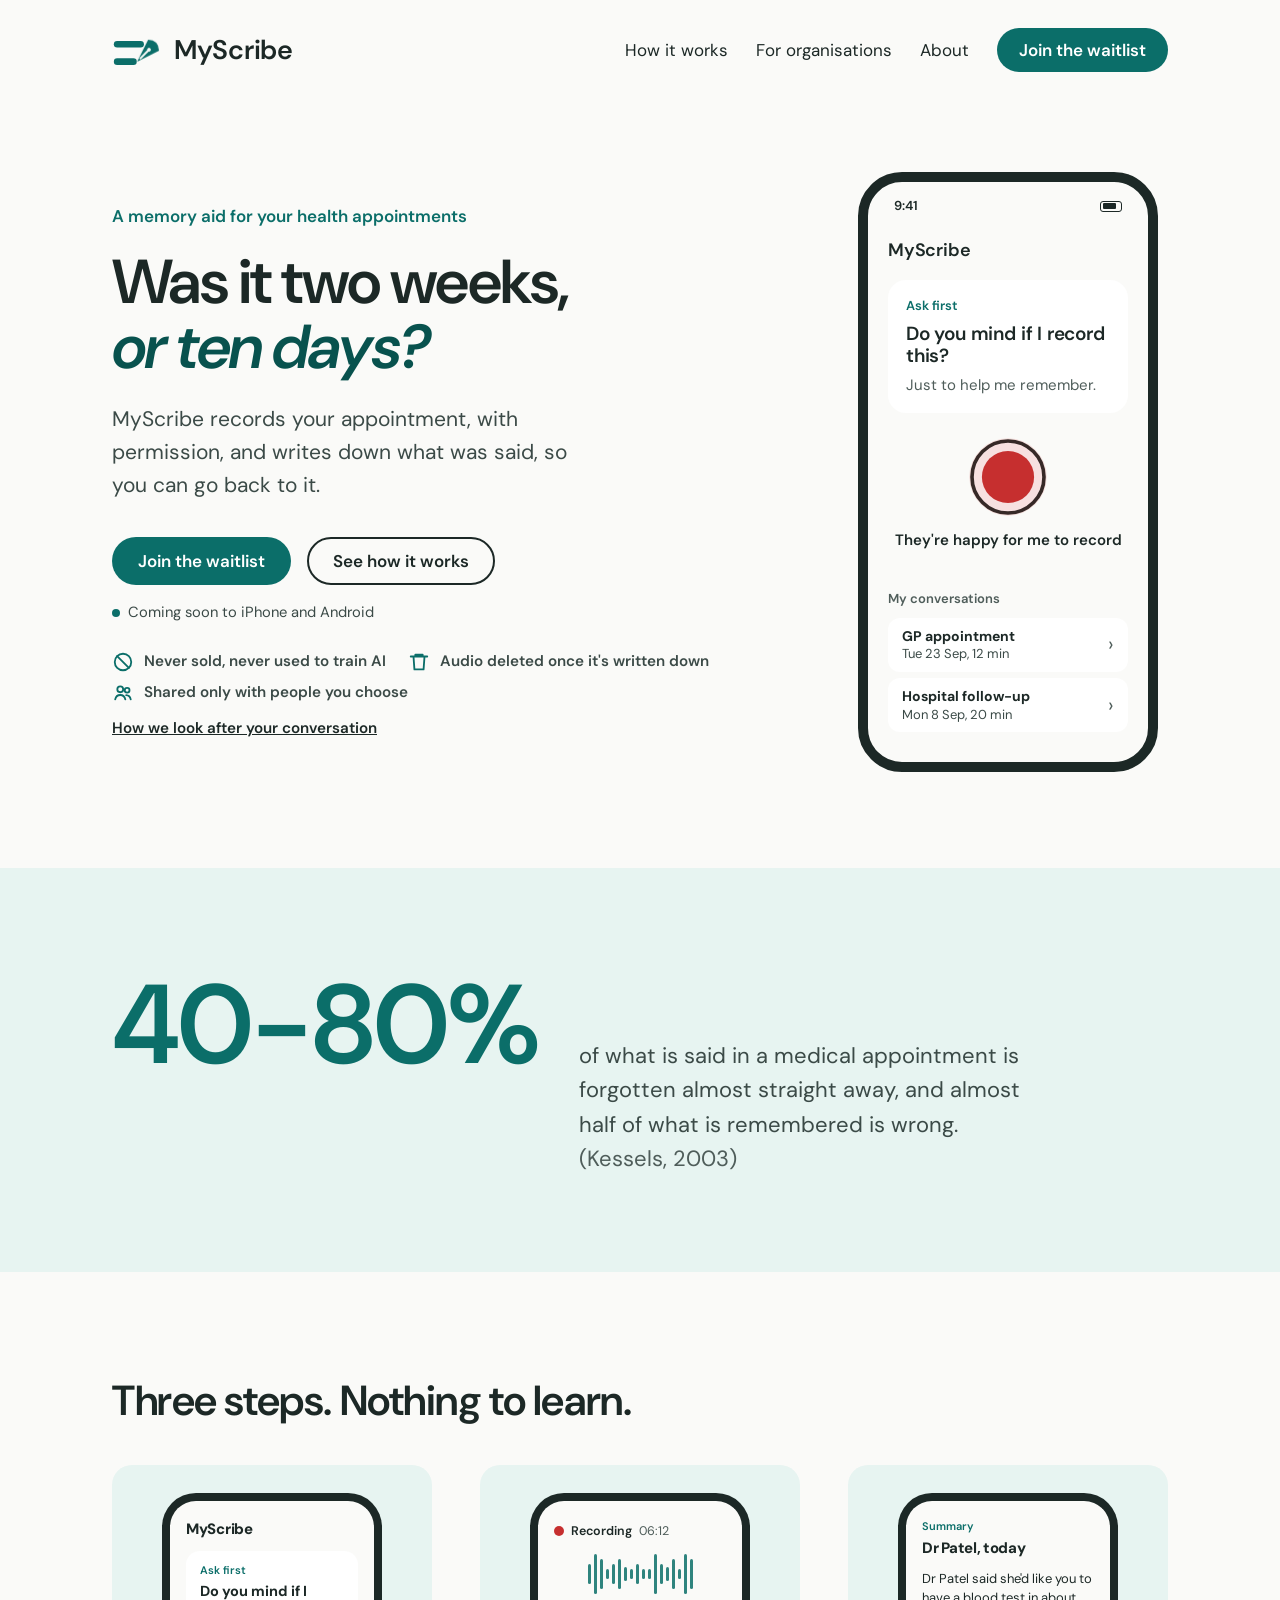
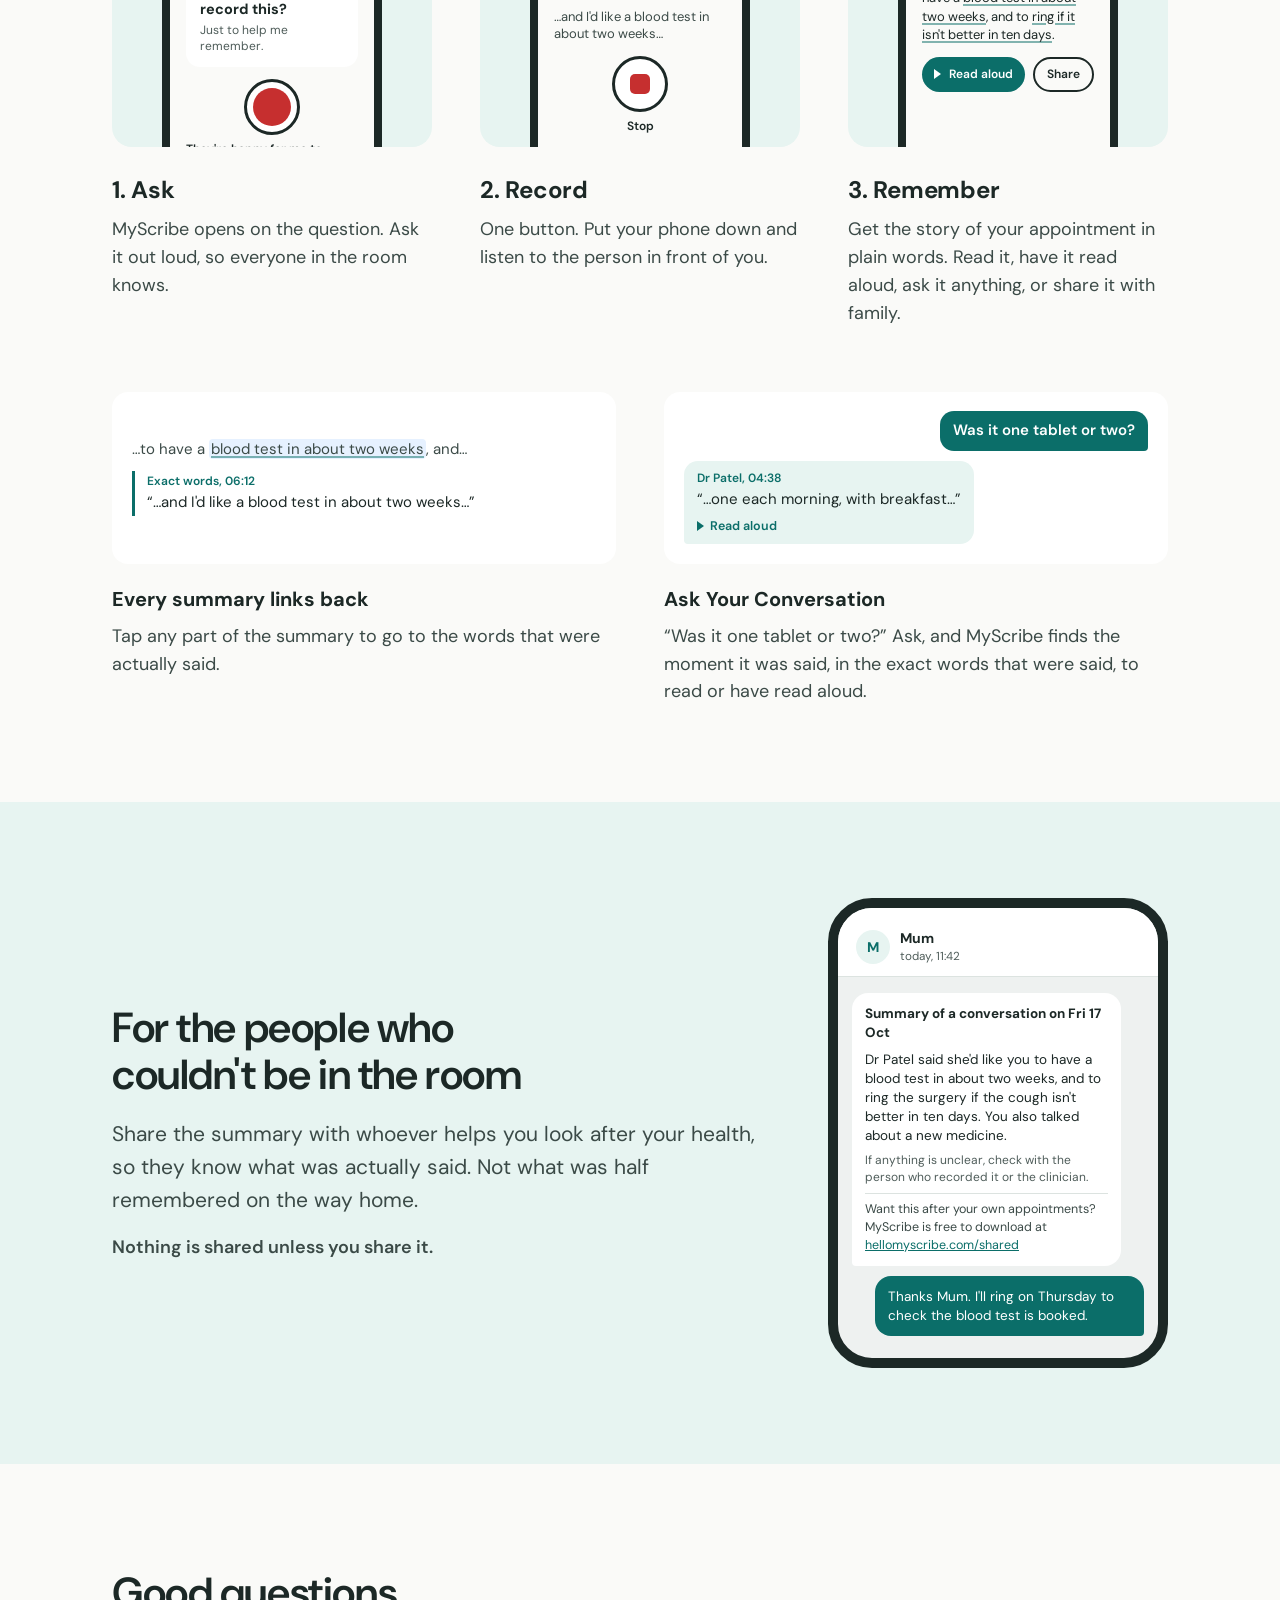
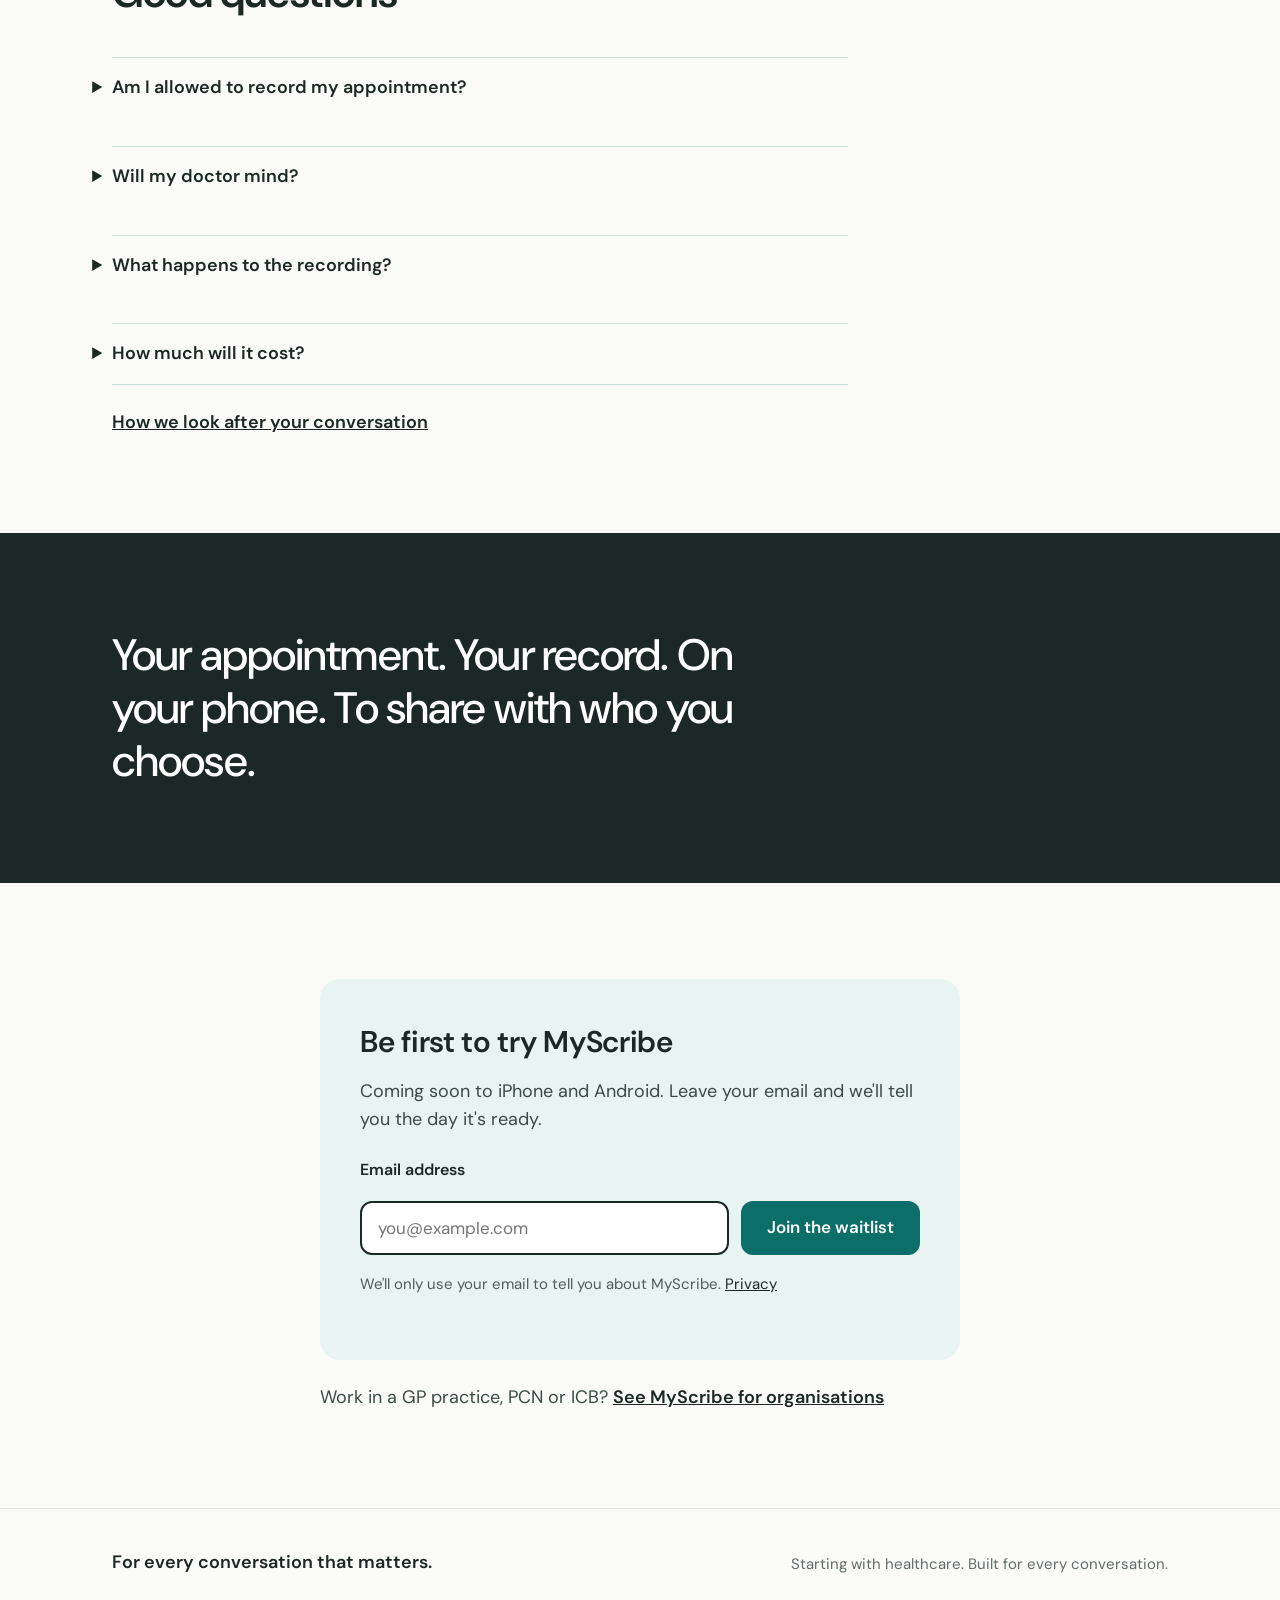
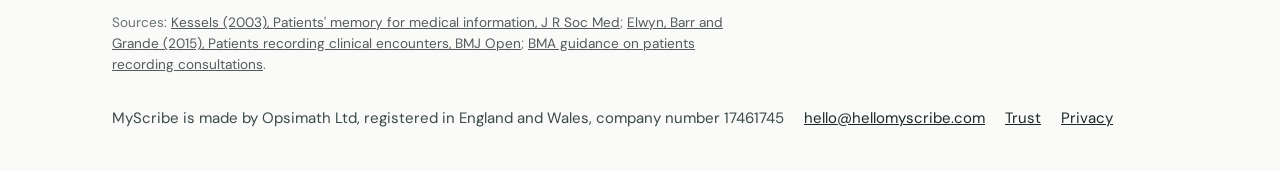
==== index.html @ 86ed5e28 "Update index.html" ====
<!doctype html>
<html lang="en-GB">
<head>
<meta charset="utf-8">
<meta name="viewport" content="width=device-width, initial-scale=1">
<title>MyScribe | For every conversation that matters</title>
<meta name="description" content="MyScribe records your appointment, with permission, and writes down what was said. A memory aid for your health appointments.">
<meta property="og:title" content="MyScribe | For every conversation that matters">
<meta property="og:description" content="MyScribe records your appointment on your phone, with permission, and writes the story of what happened in plain words. Ask it anything, and it takes you to the moment it was said.">
<meta property="og:type" content="website">
<meta name="theme-color" content="#0B6E69">
<link rel="icon" href="/favicon.svg" type="image/svg+xml">
<link rel="preconnect" href="https://fonts.googleapis.com">
<link rel="preconnect" href="https://fonts.gstatic.com" crossorigin>
<link rel="stylesheet" href="https://fonts.googleapis.com/css2?family=DM+Sans:ital,opsz,wght@0,9..40,400..800;1,9..40,400..800&display=swap">
<link rel="stylesheet" href="/styles.css">
<style>
.section-lead { max-width: 52ch; margin: -0.25rem 0 2rem; font-size: 1.15rem; }
.trust { list-style: none; margin: 1.25rem 0 0; padding: 1rem 0 0; border-top: 1px solid rgba(11,110,105,.2); display: grid; gap: .65rem; }
.trust li { display: flex; align-items: center; gap: .6rem; font-size: .98rem; }
.trust svg { flex: none; width: 22px; height: 22px; color: #0B6E69; }
.faq { max-width: 46rem; }
.faq details { border-top: 1px solid rgba(11,110,105,.2); padding: 1rem 0; }
.faq details:last-child { border-bottom: 1px solid rgba(11,110,105,.2); }
.faq summary { cursor: pointer; font-weight: 600; font-size: 1.12rem; list-style-position: outside; }
.faq summary:focus-visible { outline: 3px solid #0B6E69; outline-offset: 3px; }
.faq details p { margin: .75rem 0 0; max-width: 62ch; }
.more-link { display: inline-block; margin-top: 1.5rem; font-weight: 600; }
.trust-more { display: inline-block; margin-top: .75rem; font-size: .95rem; font-weight: 600; }
.footer-next { margin: .25rem 0 1rem; opacity: .8; }
.sum-text { margin: .5rem 0 .6rem; line-height: 1.45; }
.sum-link { text-decoration: underline; text-decoration-color: rgba(11,110,105,.5); text-decoration-thickness: 2px; text-underline-offset: 2px; }
.sum-foot { margin: .6rem 0 .75rem; padding-top: .5rem; border-top: 1px solid rgba(11,110,105,.2); font-size: .78em; line-height: 1.35; opacity: .8; }
@media (prefers-reduced-motion: no-preference) {
  .scene-sum .sum-text, .scene-sum .sum-foot { opacity: 0; transform: translateY(6px); transition: opacity .5s ease, transform .5s ease; }
  .scene-sum .sum-text.in { opacity: 1; transform: none; }
  .scene-sum .sum-foot.in { opacity: .8; transform: none; }
}

.trust-hero { margin-top: 2rem; padding-top: 1.1rem; max-width: 24rem; gap: .55rem; }
.trust-hero li { font-size: 1rem; font-weight: 600; color: var(--ink); }
@media (max-width: 640px) {
  .hero { padding-top: 16px; }
  .hero .eyebrow { margin-bottom: 12px; }
  .hero .h1 { margin-bottom: 16px; }
  .hero .lead { font-size: 18.5px; margin-bottom: 24px; }
  .hero .actions .btn { min-height: 46px; padding: 10px 20px; }
  .trust-hero { margin-top: 1.25rem; padding-top: .85rem; gap: .4rem; }
  .trust-hero li { font-size: .95rem; }
}
.steps .step { border-top: 0; padding-top: 0; }
.shot { background: var(--mist); border-radius: 20px; height: 282px; padding: 28px 24px 0; display: flex; justify-content: center; overflow: hidden; margin-bottom: 24px; }
.mini { width: 220px; border: 8px solid var(--ink); border-bottom: 0; border-radius: 34px 34px 0 0; background: var(--paper); padding: 18px 16px 0; display: flex; flex-direction: column; gap: 12px; font-size: 13px; line-height: 1.35; }
.mini-app { font-family: var(--display); font-weight: 800; font-size: 15px; letter-spacing: -0.02em; }
.mini-card { background: #fff; border-radius: 14px; padding: 12px 14px; }
.mini-card small { display: block; font-size: 11px; font-weight: 600; color: var(--accent); margin-bottom: 4px; }
.mini-q2 { display: block; font-size: 12px; color: var(--muted); margin-top: 4px; }
.mini-card p { font-family: var(--display); font-weight: 700; font-size: 14.5px; line-height: 1.25; }
.mini-rec { display: flex; flex-direction: column; align-items: center; gap: 6px; font-weight: 600; font-size: 12px; }
.mini-btn { width: 56px; height: 56px; border-radius: 50%; border: 3px solid var(--ink); background: #fff; display: flex; align-items: center; justify-content: center; }
.mini-dot { width: 38px; height: 38px; border-radius: 50%; background: var(--alert); }
.mini-stop { width: 20px; height: 20px; border-radius: 5px; background: var(--alert); }
.mini-status { font-size: 12.5px; font-weight: 600; display: flex; align-items: center; gap: 7px; margin-top: 4px; }
.mini-wave { display: flex; align-items: center; justify-content: center; gap: 3px; height: 44px; }
.mini-wave span { width: 3px; border-radius: 2px; background: var(--accent); opacity: .85; height: 10px; }
.mini-wave span:nth-child(3n) { height: 30px; } .mini-wave span:nth-child(4n+1) { height: 20px; } .mini-wave span:nth-child(5n+2) { height: 40px; } .mini-wave span:nth-child(7n) { height: 14px; }
.mini-words { color: var(--ink-soft); min-height: 36px; }
.mini-kicker { font-size: 11px; font-weight: 600; color: var(--accent); }
.mini-title { font-family: var(--display); font-weight: 800; font-size: 15px; letter-spacing: -0.02em; margin-top: -8px; }
.mini-sum { line-height: 1.45; }
.mini-actions { display: flex; gap: 8px; }
.mini-actions .listen, .mini-actions .share { padding: 7px 12px; font-size: 12px; white-space: nowrap; }
.mini-actions .play { border-left-width: 7px; border-top-width: 5px; border-bottom-width: 5px; }
.snip { background: #fff; border-radius: 16px; padding: 18px 20px; margin-bottom: 20px; min-height: 172px; font-size: 15px; line-height: 1.45; display: flex; flex-direction: column; justify-content: center; gap: 10px; }
.snip small { display: block; font-size: 12px; font-weight: 600; color: var(--accent); margin-bottom: 2px; }
.snip-sum { color: var(--ink-soft); }
.sum-link.is-active { background: var(--highlight); border-radius: 4px; padding: 0 2px; }
.snip-quote { border-left: 3px solid var(--accent); padding: 2px 0 2px 12px; color: var(--ink); }
.bub { border-radius: 14px; padding: 9px 13px; max-width: 88%; }
.bub-you { align-self: flex-end; background: var(--accent); color: #fff; border-bottom-right-radius: 4px; font-weight: 600; }
.bub-ans { align-self: flex-start; background: var(--mist); border-bottom-left-radius: 4px; }
.bub-play { display: flex; align-items: center; gap: 6px; margin-top: 6px; font-size: 12.5px; font-weight: 600; color: var(--accent); }
.bub-play .play { border-left: 7px solid var(--accent); border-top-width: 5px; border-bottom-width: 5px; }
.snip-line { color: var(--ink-soft); }
.flag { background: var(--notice); color: var(--ink); border-bottom: 2px dashed #A86A12; padding: 0 2px; border-radius: 3px; }
.flag-note { display: flex; align-items: center; gap: 8px; font-size: 13.5px; font-weight: 600; color: #7A4D0D; }
.flag-icon { width: 20px; height: 20px; flex: none; border-radius: 50%; background: #A86A12; color: #fff; font-size: 13px; font-weight: 800; display: flex; align-items: center; justify-content: center; }
.snip-row { display: flex; align-items: center; gap: 12px; font-size: 14px; color: var(--ink-soft); }
.snip-row strong { color: var(--ink); }
.snip-ico { width: 36px; height: 36px; flex: none; border-radius: 10px; display: flex; align-items: center; justify-content: center; }
.snip-ico svg { width: 20px; height: 20px; }
.ico-gone { background: var(--mist); color: var(--muted); }
.ico-kept { background: rgba(11,110,105,.12); color: var(--accent); }

/* Hero (Oct 2026): DM Sans headline, logo and summary; pen underline */
:root { --serif: "DM Sans", "Helvetica Neue", Arial, sans-serif; }
.hero .h1 { font-family: var(--serif); font-weight: 600; letter-spacing: -.025em; }
.hero .h1 em { font-style: italic; color: var(--accent-dark, #08524E); }
.soon { margin: 1rem 0 0; font-size: .92rem; color: var(--ink-soft); display: flex; align-items: center; gap: .5rem; }
.soon::before { content: ""; width: 8px; height: 8px; border-radius: 50%; background: var(--accent, #0B6E69); flex: none; }
.scene-sum .sum-title, .scene-sum .sum-text, .phone-app { font-family: var(--serif); }
.scene-sum .sum-title, .phone-app { font-weight: 600; letter-spacing: -.01em; }
.ink-line { position: relative; white-space: nowrap; }
.ink-line .ink-stroke { position: absolute; left: 0; right: 0; bottom: -.45em; width: 100%; height: .55em; overflow: visible; color: var(--accent, #0B6E69); }
.ink-line .ink-nib { position: absolute; bottom: -.3em; left: 100%; width: .62em; height: 1.1em; color: var(--accent, #0B6E69); transform: translate(-50%, 0) rotate(45deg); transform-origin: 50% 100%; }
@media (prefers-reduced-motion: no-preference) {
  .sum-text.in .ink-stroke path { stroke-dasharray: 1; stroke-dashoffset: 1; animation: ink-draw 1.4s ease-in-out .7s forwards; }
  .sum-text.in .ink-nib { left: 0; opacity: 0; animation: ink-travel 1.4s ease-in-out .7s forwards; }
}
@keyframes ink-draw { to { stroke-dashoffset: 0; } }
@keyframes ink-travel { 0% { left: 0; opacity: 1; } 100% { left: 100%; opacity: 1; } }

/* Draft home (Oct 2026): fewer sections, one big family moment */
.trust-row { display: flex; flex-wrap: wrap; gap: .5rem 1.4rem; border-top: 0; padding-top: 0; margin-top: 1.6rem; max-width: none; }
.trust-row li { font-size: .95rem; font-weight: 600; color: var(--ink-soft); }
.then { margin-top: 64px; max-width: none; }
.family { display: flex; gap: 48px 72px; align-items: center; flex-wrap: wrap; }
.family-text { flex: 1 1 380px; }
.family-text .h2 { line-height: 1.12; margin-bottom: 20px; }
.family-text .lead { margin-bottom: 18px; }
.family-note { font-weight: 600; }
.chat-phone { flex: 0 1 340px; margin: 0 auto; width: 320px; max-width: 100%; border: 10px solid var(--ink); border-radius: 44px; background: #EEF1F0; overflow: hidden; }
.chat-top { display: flex; align-items: center; gap: 10px; background: #fff; padding: 22px 18px 12px; font-size: 14px; line-height: 1.2; border-bottom: 1px solid var(--line); }
.chat-top small { color: var(--muted); }
.chat-av { width: 34px; height: 34px; border-radius: 50%; background: var(--mist); color: var(--accent); font-weight: 700; display: flex; align-items: center; justify-content: center; }
.chat-body { padding: 16px 14px 22px; display: flex; flex-direction: column; gap: 10px; font-size: 13.5px; line-height: 1.42; }
.cb { border-radius: 16px; padding: 11px 13px; max-width: 92%; display: flex; flex-direction: column; gap: 7px; }
.cb-in { background: #fff; align-self: flex-start; border-bottom-left-radius: 4px; }
.cb-out { background: var(--accent); color: #fff; align-self: flex-end; border-bottom-right-radius: 4px; }
.cb-foot { color: var(--muted); font-size: 12px; }
.cb-ps { border-top: 1px solid var(--line); padding-top: 7px; font-size: 12.5px; color: var(--ink-soft); }
.cb-ps span { color: var(--accent); text-decoration: underline; }
.waitlist { max-width: 640px; margin: 0 auto; text-align: left; }
.org-line { max-width: 640px; margin: 24px auto 0; color: var(--ink-soft); }
.org-line a { font-weight: 600; }
</style>
</head>
<body>
<a class="skip" href="#main">Skip to content</a>
<header class="site-header">
<div class="wrap">
<a class="logo" href="/"><svg class="logo-mark" viewBox="8 12 50 33" fill="none" aria-hidden="true" focusable="false"><defs><mask id="lm-cut" maskUnits="userSpaceOnUse" x="0" y="0" width="64" height="64"><rect width="64" height="64" fill="#fff"/><g transform="translate(32.5 40) rotate(-45) scale(1.75)"><path d="M2.6 0H8.4" stroke="#000" stroke-width="1.1" stroke-linecap="round"/><circle cx="9.4" cy="0" r="1.05" fill="#000"/></g></mask></defs><path class="lm-line lm-l1" pathLength="1" d="M13 23H36" stroke="currentColor" stroke-width="6.4" stroke-linecap="round"/><path class="lm-line lm-l2" pathLength="1" d="M13 40H29" stroke="currentColor" stroke-width="6.4" stroke-linecap="round"/><g class="lm-nib" mask="url(#lm-cut)"><path transform="translate(32.5 40) rotate(-45) scale(1.75)" d="M0 0L13-4.3Q17 0 13 4.3Z" fill="currentColor"/></g></svg>MyScribe</a>
<nav class="nav" aria-label="Main">
<a href="/how-it-works">How it works</a>
<a href="/organisations">For organisations</a>
<a href="/about">About</a>
<a class="btn btn-primary" href="/#waitlist">Join the waitlist</a>
</nav>
</div>
</header>
<main id="main">
<div class="wrap">
<section class="hero">
<div class="hero-text">
<p class="eyebrow">A memory aid for your health appointments</p>
<h1 class="h1">Was it two weeks, <em>or ten days?</em></h1>
<p class="lead">MyScribe records your appointment, with permission, and writes down what was said, so you can go back to it.</p>
<div class="actions">
<a class="btn btn-primary" href="#waitlist">Join the waitlist</a>
<a class="btn btn-outline" href="/how-it-works">See how it works</a>
</div>
<p class="soon">Coming soon to iPhone and Android</p>
<ul class="trust trust-row" aria-label="How we look after your appointment">
<li><svg viewBox="0 0 24 24" fill="none" stroke="currentColor" stroke-width="2" stroke-linecap="round" stroke-linejoin="round" aria-hidden="true"><circle cx="12" cy="12" r="9"/><path d="M5.6 5.6l12.8 12.8"/></svg>Never sold, never used to train AI</li>
<li><svg viewBox="0 0 24 24" fill="none" stroke="currentColor" stroke-width="2" stroke-linecap="round" stroke-linejoin="round" aria-hidden="true"><path d="M3 6h18M8 6V4h8v2M6 6l1 14h10l1-14"/></svg>Audio deleted once it's written down</li>
<li><svg viewBox="0 0 24 24" fill="none" stroke="currentColor" stroke-width="2" stroke-linecap="round" stroke-linejoin="round" aria-hidden="true"><circle cx="9" cy="8" r="3.2"/><path d="M3.5 19c.6-3 2.8-4.8 5.5-4.8s4.9 1.8 5.5 4.8"/><circle cx="16.5" cy="9" r="2.6"/><path d="M15.5 14.4c2.4.1 4.3 1.7 4.9 4.6"/></svg>Shared only with people you choose</li>
</ul>
<a class="trust-more" href="/trust">How we look after your conversation</a>
</div>
<div class="hero-phone" aria-hidden="true">
<div class="phone" data-demo>
<div class="phone-status"><span>9:41</span><span class="phone-battery"></span></div>
<p class="phone-app">MyScribe</p>
<div class="stage">
<div class="scene scene-ask is-on">
<div class="phone-card">
<small>Ask first</small>
<p class="phone-q">Do you mind if I record this?</p>
<p class="phone-q2">Just to help me remember.</p>
</div>
<div class="phone-rec">
<span class="rec-btn"><span class="rec-dot"></span></span>
<span class="rec-label">They're happy for me to record</span>
</div>
<div class="phone-list">
<p class="phone-list-title">My conversations</p>
<div class="phone-item"><span><strong>GP appointment</strong><br>Tue 23 Sep, 12 min</span><span class="chev">›</span></div>
<div class="phone-item"><span><strong>Hospital follow-up</strong><br>Mon 8 Sep, 20 min</span><span class="chev">›</span></div>
</div>
</div>
<div class="scene scene-rec">
<p class="rec-status"><span class="rec-live"></span>Recording <span class="rec-time">00:00</span></p>
<div class="wave"><span></span><span></span><span></span><span></span><span></span><span></span><span></span><span></span><span></span><span></span><span></span><span></span><span></span><span></span><span></span><span></span><span></span><span></span><span></span><span></span><span></span><span></span><span></span><span></span><span></span><span></span></div>
<div class="words">
<span>…so we'll start you on the new tablet tomorrow…</span>
<span>…one each morning, with breakfast…</span>
<span>…and I'd like a blood test in about two weeks…</span>
<span>…if the cough isn't better in ten days, ring us…</span>
</div>
<div class="phone-rec">
<span class="rec-btn"><span class="stop-sq"></span></span>
<span class="rec-label">Stop</span>
</div>
</div>
<div class="scene scene-sum">
<p class="sum-kicker">Summary</p>
<p class="sum-title">Dr Patel, today</p>
<p class="sum-text">Dr Patel said she'd like you to have a <span class="sum-link">blood test in <span class="ink-line">about two weeks<svg class="ink-stroke" viewBox="0 0 100 9" preserveAspectRatio="none" aria-hidden="true"><path pathLength="1" d="M1 6c8-5 12-5 16-1s10 4 16 0 12-5 18-1 11 4 17 0 11-4 16-1 9 3 15 0" fill="none" stroke="currentColor" stroke-width="2.2" stroke-linecap="round" vector-effect="non-scaling-stroke"/></svg><svg class="ink-nib" viewBox="-5 -17.5 10 18" aria-hidden="true"><g transform="rotate(-90)"><path d="M0 0L13-4.3Q17 0 13 4.3Z" fill="currentColor"/><path d="M2.6 0H8.4" stroke="var(--paper,#FAFAF8)" stroke-width="1.1" stroke-linecap="round"/><circle cx="9.4" cy="0" r="1.05" fill="var(--paper,#FAFAF8)"/></g></svg></span></span>, and to <span class="sum-link">ring if the cough isn't better in ten days</span>. You also <span class="sum-link">talked about a new medicine</span>.</p>
<p class="sum-hint">Tap the underlined words to see what was said.</p>
<p class="sum-foot">Written by AI, so it may miss things. If anything is unclear, check the full conversation or ask your clinician.</p>
<div class="sum-actions">
<span class="listen"><span class="play"></span>Read aloud</span>
<span class="share">Share</span>
</div>
</div>
</div>
</div>
</div>
</section>
</div>

<section class="section section-tint" aria-label="Why it matters">
<div class="wrap stat-row">
<p class="stat-num stat-big">40-80%</p>
<p class="stat-text">of what is said in a medical appointment is forgotten almost straight away, and almost half of what is remembered is wrong. <span class="cite">(Kessels, 2003)</span></p>
</div>
</section>

<section class="section">
<div class="wrap">
<h2 class="h2">Three steps. Nothing to learn.</h2>
<ol class="grid steps" style="list-style:none;margin:0;padding:0">
<li class="step">
<div class="shot" aria-hidden="true"><div class="mini">
<p class="mini-app">MyScribe</p>
<div class="mini-card"><small>Ask first</small><p>Do you mind if I record this?</p><span class="mini-q2">Just to help me remember.</span></div>
<div class="mini-rec"><span class="mini-btn"><span class="mini-dot"></span></span><span>They're happy for me to record</span></div>
</div></div>
<h3>1. Ask</h3><p class="soft">MyScribe opens on the question. Ask it out loud, so everyone in the room knows.</p></li>
<li class="step">
<div class="shot" aria-hidden="true"><div class="mini">
<p class="mini-status"><span class="rec-live"></span>Recording <span class="rec-time">06:12</span></p>
<div class="mini-wave"><span></span><span></span><span></span><span></span><span></span><span></span><span></span><span></span><span></span><span></span><span></span><span></span><span></span><span></span><span></span><span></span><span></span><span></span></div>
<p class="mini-words">…and I'd like a blood test in about two weeks…</p>
<div class="mini-rec"><span class="mini-btn"><span class="mini-stop"></span></span><span>Stop</span></div>
</div></div>
<h3>2. Record</h3><p class="soft">One button. Put your phone down and listen to the person in front of you.</p></li>
<li class="step">
<div class="shot" aria-hidden="true"><div class="mini">
<p class="mini-kicker">Summary</p>
<p class="mini-title">Dr Patel, today</p>
<p class="mini-sum">Dr Patel said she'd like you to have a <span class="sum-link">blood test in about two weeks</span>, and to <span class="sum-link">ring if it isn't better in ten days</span>.</p>
<div class="mini-actions"><span class="listen"><span class="play"></span>Read aloud</span><span class="share">Share</span></div>
</div></div>
<h3>3. Remember</h3><p class="soft">Get the story of your appointment in plain words. Read it, have it read aloud, ask it anything, or share it with family.</p></li>
</ol>
<div class="grid grid-2 then">
<div class="feature"><div class="snip" aria-hidden="true">
<p class="snip-sum">…to have a <span class="sum-link is-active">blood test in about two weeks</span>, and…</p>
<div class="snip-quote"><small>Exact words, 06:12</small>“…and I'd like a blood test in about two weeks…”</div>
</div><h3>Every summary links back</h3><p class="soft">Tap any part of the summary to go to the words that were actually said.</p></div>
<div class="feature"><div class="snip snip-chat" aria-hidden="true">
<p class="bub bub-you">Was it one tablet or two?</p>
<p class="bub bub-ans"><small>Dr Patel, 04:38</small>“…one each morning, with breakfast…”<span class="bub-play"><span class="play"></span>Read aloud</span></p>
</div><h3>Ask Your Conversation</h3><p class="soft">“Was it one tablet or two?” Ask, and MyScribe finds the moment it was said, in the exact words that were said, to read or have read aloud.</p></div>
</div>
</div>
</section>

<section class="section section-tint" id="family">
<div class="wrap family">
<div class="family-text">
<h2 class="h2">For the people who couldn't be in the room</h2>
<p class="lead">Share the summary with whoever helps you look after your health, so they know what was actually said. Not what was half remembered on the way home.</p>
<p class="soft family-note">Nothing is shared unless you share it.</p>
</div>
<div class="chat-phone" aria-hidden="true">
<div class="chat-top"><span class="chat-av">M</span><span><strong>Mum</strong><br><small>today, 11:42</small></span></div>
<div class="chat-body">
<div class="cb cb-in"><p><strong>Summary of a conversation on Fri 17 Oct</strong></p>
<p>Dr Patel said she'd like you to have a blood test in about two weeks, and to ring the surgery if the cough isn't better in ten days. You also talked about a new medicine.</p>
<p class="cb-foot">If anything is unclear, check with the person who recorded it or the clinician.</p>
<p class="cb-ps">Want this after your own appointments? MyScribe is free to download at <span>hellomyscribe.com/shared</span></p></div>
<div class="cb cb-out"><p>Thanks Mum. I'll ring on Thursday to check the blood test is booked.</p></div>
</div></div>
</div>
</section>

<section class="section" id="questions">
<div class="wrap">
<h2 class="h2">Good questions</h2>
<div class="faq">
<details>
<summary>Am I allowed to record my appointment?</summary>
<p class="soft">Yes. In the UK you don't need your doctor's permission to record your own appointment, because it's your own personal information. The Medical Defence Union, which advises doctors, says the same. MyScribe still opens on the question, because asking openly is the kind thing to do.</p>
</details>
<details>
<summary>Will my doctor mind?</summary>
<p class="soft">Asking openly makes a real difference. The BMA, the doctors' professional body, encourages doctors to support recordings made openly and with agreement, especially where patients may find it hard to remember information. If your doctor would rather you didn't, you can simply not record.</p>
</details>
<details>
<summary>What happens to the recording?</summary>
<p class="soft">The audio is deleted once it has been written down. The words and your summary are kept, encrypted, in your account until you delete them.</p>
</details>
<details>
<summary>How much will it cost?</summary>
<p class="soft">Pennies, not pounds. MyScribe is free to download and your first conversation is free. After that, you top up a little credit when you need it. No subscription, credit never runs out, and you'll never be asked to pay before or during a conversation. We'll share exact prices at launch.</p>
</details>
</div>
<a class="more-link" href="/trust">How we look after your conversation</a>
</div>
</section>

<section class="section section-dark">
<div class="wrap"><p class="statement">Your appointment. Your record. On your phone. To share with who you choose.</p></div>
</section>

<section class="section" id="waitlist">
<div class="wrap">
<div class="panel panel-tint waitlist">
<h2>Be first to try MyScribe</h2>
<p class="soft">Coming soon to iPhone and Android. Leave your email and we'll tell you the day it's ready.</p>
<form class="form" name="waitlist" method="POST" action="/thank-you" data-netlify="true" netlify-honeypot="bot-field">
<input type="hidden" name="form-name" value="waitlist">
<p class="hidden"><label>Leave this empty <input name="bot-field"></label></p>
<label for="email">Email address</label>
<div class="inline-field">
<input id="email" name="email" type="email" autocomplete="email" placeholder="you@example.com" required>
<button class="btn btn-primary" type="submit">Join the waitlist</button>
</div>
<p class="form-note">We'll only use your email to tell you about MyScribe. <a href="/privacy">Privacy</a></p>
</form>
</div>
<p class="org-line">Work in a GP practice, PCN or ICB? <a href="/organisations">See MyScribe for organisations</a></p>
</div>
</section>
</main>
<footer class="site-footer">
<div class="wrap">
<p class="footer-tag">For every conversation that matters.</p>
<p class="footer-next">Starting with healthcare. Built for every conversation.</p>
<p class="footer-sources" style="font-size:.85rem;opacity:.75;margin:.25rem 0 1rem;max-width:70ch">Sources: <a href="https://pmc.ncbi.nlm.nih.gov/articles/PMC539473/">Kessels (2003), Patients' memory for medical information, J R Soc Med</a>; <a href="https://bmjopen.bmj.com/content/5/8/e008566">Elwyn, Barr and Grande (2015), Patients recording clinical encounters, BMJ Open</a>; <a href="https://www.bma.org.uk/advice-and-support/ethics/confidentiality-and-health-records/patients-recording-consultations">BMA guidance on patients recording consultations</a>.</p>
<div class="footer-links">
<span>MyScribe is made by Opsimath Ltd, registered in England and Wales, company number 17461745</span>
<a href="mailto:hello@hellomyscribe.com">hello@hellomyscribe.com</a>
<a href="/trust">Trust</a>
<a href="/privacy">Privacy</a>
</div>
</div>
</footer>
<script src="/site.js" defer></script>
</body>
</html>
---- styles.css ----
:root{
  /* MyScribe palette (Oct 2026), shared with the app */
  --ink:#1C2826; --ink-soft:#3B4A47; --muted:#4F5D5A;
  --accent:#0B6E69; --accent-dark:#08524E;
  --paper:#FAFAF8; --mist:#E7F4F1; --border:#CFE4DF; --line:#DCE3E0; --white:#FFFFFF;
  --highlight:#E6F1FF; --alert:#C62F2F; --notice:#FFF0D2;
  --display:'DM Sans', 'Helvetica Neue', Arial, sans-serif;
  --body:'DM Sans', 'Helvetica Neue', Arial, sans-serif;
}
*,*::before,*::after{box-sizing:border-box}
html{-webkit-text-size-adjust:100%}
body{margin:0;background:var(--paper);color:var(--ink);font-family:var(--body);font-size:18px;line-height:1.55}
img{max-width:100%;height:auto}
a{color:var(--ink)}
a:hover{color:var(--accent)}
:focus-visible{outline:3px solid var(--accent);outline-offset:3px;border-radius:4px}
h1,h2,h3{font-family:var(--display);font-weight:600;letter-spacing:-0.01em;margin:0}
p{margin:0}
.wrap{max-width:1120px;margin:0 auto;padding:0 32px}
.skip{position:absolute;left:-999px;top:0;background:var(--ink);color:#fff;padding:12px 16px;z-index:10}
.skip:focus{left:16px;top:16px;color:#fff}

/* Header */
.site-header .wrap{display:flex;align-items:center;justify-content:space-between;gap:16px 24px;flex-wrap:wrap;padding-top:28px;padding-bottom:28px}
.logo{font-family:var(--display);font-weight:600;font-size:27px;letter-spacing:-0.01em;text-decoration:none;color:var(--ink);display:inline-flex;align-items:center;gap:.4em}
.logo-mark{height:1.25em;width:auto;flex:none;color:var(--accent)}
.nav{display:flex;gap:12px 28px;align-items:center;flex-wrap:wrap;font-size:17px}
.nav a{text-decoration:none}
.nav a[aria-current="page"]{text-decoration:underline;text-underline-offset:6px;font-weight:600}

/* Buttons */
.btn{display:inline-flex;align-items:center;justify-content:center;min-height:48px;padding:12px 24px;border-radius:999px;font-weight:600;font-family:var(--body);font-size:17px;text-decoration:none;border:2px solid transparent;cursor:pointer;line-height:1.2}
.btn-primary{background:var(--accent);color:#fff}
.btn-primary:hover{background:var(--accent-dark);color:#fff}
.btn-outline{border-color:var(--ink);color:var(--ink);background:transparent}
.btn-outline:hover{background:var(--ink);color:#fff}
.nav .btn{min-height:44px;padding:10px 20px}

/* Type helpers */
.eyebrow{font-weight:600;color:var(--accent);font-size:17px;margin-bottom:20px}
.h1{font-weight:600;font-size:clamp(40px,5.8vw,62px);line-height:1.05;letter-spacing:-0.025em;margin-bottom:24px;text-wrap:balance}
.h1 em{font-style:italic;color:var(--accent-dark)}
.h2{font-weight:600;font-size:clamp(30px,4vw,42px);margin-bottom:32px;text-wrap:balance}
.lead{font-size:21px;color:var(--ink-soft);max-width:46ch}
.soft{color:var(--ink-soft)}

/* Sections */
.section{padding:96px 0}
.section-tint{background:var(--mist)}
.section-dark{background:var(--ink);color:#fff}
.page-intro{padding:72px 0 64px}

/* Hero */
.hero{display:flex;gap:64px;align-items:center;flex-wrap:wrap;padding:72px 0 96px}
.hero-text{flex:1 1 520px}
.hero .lead{max-width:34ch;margin-bottom:36px}
.actions{display:flex;gap:16px;flex-wrap:wrap}
.hero-phone{flex:0 1 320px;display:flex;justify-content:center;margin:0 auto}
.phone{width:300px;height:600px;border:10px solid var(--ink);border-radius:44px;padding:14px 20px 24px;display:flex;flex-direction:column;gap:16px;background:var(--paper)}
.phone-status{display:flex;justify-content:space-between;align-items:center;font-size:13px;font-weight:600;padding:0 6px}
.phone-battery{width:22px;height:11px;border:1.5px solid var(--ink);border-radius:3px;position:relative}
.phone-battery::after{content:"";position:absolute;inset:1.5px 5px 1.5px 1.5px;background:var(--ink);border-radius:1px}
.phone-app{font-family:var(--display);font-weight:600;font-size:18px;letter-spacing:-0.02em;margin-top:4px}
.phone-card{background:#fff;border-radius:18px;padding:16px 18px}
.phone-card small{display:block;font-size:13px;font-weight:600;color:var(--accent);margin-bottom:6px}
.phone-q{font-family:var(--display);font-weight:600;font-size:19px;line-height:1.2;letter-spacing:-0.01em}
.phone-q2{font-size:15px;color:var(--muted);margin-top:6px}
.phone-rec{display:flex;flex-direction:column;align-items:center;gap:10px;margin:6px 0}
.rec-btn{width:84px;height:84px;border-radius:50%;border:4px solid var(--ink);display:flex;align-items:center;justify-content:center;background:#fff}
.rec-dot{width:58px;height:58px;border-radius:50%;background:var(--alert)}
.rec-label{font-weight:600;font-size:15px}
.phone-list{margin-top:auto}
.phone-list-title{font-size:13px;font-weight:600;color:var(--muted);margin-bottom:8px}
.phone-item{display:flex;justify-content:space-between;align-items:center;background:#fff;border-radius:12px;padding:9px 14px;font-size:13px;line-height:1.35;color:var(--ink-soft);margin-bottom:6px}
.phone-item strong{color:var(--ink);font-size:14px}
.chev{font-size:20px;color:var(--muted)}

/* Grids */
.grid{display:grid;gap:40px 48px;grid-template-columns:repeat(auto-fit,minmax(260px,1fr))}
.stat-num{font-family:var(--display);font-weight:600;font-size:52px;letter-spacing:-0.03em;color:var(--accent);line-height:1.1;margin-bottom:8px}
.cite{color:var(--muted)}
.step{border-top:2px solid var(--ink);padding-top:20px}
.step h3{font-weight:700;font-size:24px;margin-bottom:8px}
.feature h3{font-weight:700;font-size:20px;margin-bottom:8px;font-family:var(--body);letter-spacing:0}
.feature-lg h2{font-weight:700;font-size:26px;margin-bottom:12px}

/* Rows (how it works) */
.rows{border-bottom:2px solid var(--ink)}
.row{display:grid;grid-template-columns:repeat(auto-fit,minmax(280px,1fr));gap:16px 32px;border-top:2px solid var(--ink);padding:36px 0}
.row h2{font-weight:700;font-size:28px}

/* Statement */
.statement{font-family:var(--display);font-weight:500;font-size:clamp(30px,4.2vw,44px);line-height:1.2;letter-spacing:-0.02em;max-width:22ch}

/* Panels */
.doors{display:grid;gap:32px;grid-template-columns:repeat(auto-fit,minmax(320px,1fr))}
.panel{border-radius:20px;padding:40px}
.panel-tint{background:var(--mist)}
.panel-line{border:2px solid var(--ink)}
.panel h2{font-weight:600;font-size:30px;margin-bottom:12px}
.panel p{margin-bottom:24px}

/* Split */
.split{display:flex;gap:48px 64px;flex-wrap:wrap;align-items:flex-start}
.split > *{flex:1 1 400px}
.split .side{flex:0 1 360px}

/* Forms */
.form{display:flex;flex-direction:column;gap:18px}
.field{display:flex;flex-direction:column;gap:6px}
label{font-weight:600;font-size:16px}
input,select,textarea{font:inherit;font-size:17px;color:var(--ink);background:#fff;border:2px solid var(--ink);border-radius:12px;padding:12px 16px;min-height:52px;width:100%}
textarea{min-height:140px;resize:vertical}
.inline-field{display:flex;gap:12px;flex-wrap:wrap}
.inline-field input{flex:1 1 220px;width:auto}
.inline-field .btn{border-radius:12px;min-height:52px}
.hidden{position:absolute;left:-9999px}
.form-note{font-size:15px;color:var(--muted)}

/* Faq */
.faq{display:flex;flex-direction:column;gap:28px;max-width:760px}
.faq h3{font-family:var(--body);letter-spacing:0;font-weight:600;font-size:20px;margin-bottom:6px}

/* Founder card */
.founder{background:var(--mist);border-radius:20px;padding:36px}
.founder h2{font-weight:700;font-size:22px;margin-bottom:4px}
.founder-photo{width:120px;height:120px;border-radius:999px;background:var(--line);display:flex;align-items:center;justify-content:center;font-size:13px;color:var(--ink-soft);margin-bottom:20px;object-fit:cover}

/* Footer */
.site-footer{border-top:1px solid var(--line)}
.site-footer .wrap{display:flex;justify-content:space-between;gap:16px 24px;flex-wrap:wrap;padding-top:40px;padding-bottom:40px;font-size:15px;color:var(--ink-soft)}
.footer-tag{font-family:var(--display);font-weight:600;color:var(--ink);font-size:18px}
.footer-links{display:flex;gap:8px 20px;flex-wrap:wrap}

/* Simple pages */
.prose{max-width:720px}
.prose h2{font-size:26px;margin:40px 0 12px}
.prose p{margin-bottom:16px;color:var(--ink-soft)}

@media (max-width:640px){
  .wrap{padding:0 20px}
  .section{padding:64px 0}
  .hero{padding:40px 0 64px;gap:48px}
  .panel{padding:28px}
  .phone{width:270px;height:560px}
  .phone-q{font-size:17px}
  .logo{font-size:24px}
}
@media (prefers-reduced-motion:reduce){*{transition:none!important;animation:none!important}}
#waitlist{scroll-margin-top:24px}

/* Phone demo: one orchestrated moment */
.phone{overflow:hidden}
.stage{position:relative;flex:1}
.scene{position:absolute;inset:0;display:flex;flex-direction:column;gap:16px;opacity:0;transform:translateY(8px);transition:opacity .6s ease,transform .6s ease;pointer-events:none}
.scene.is-on{opacity:1;transform:none}
.rec-btn{transition:transform .25s ease}
.press .scene-ask .rec-btn{transform:scale(.9)}
.press .scene-ask .rec-dot{box-shadow:0 0 0 14px rgba(198,47,47,.15)}
.rec-dot{transition:box-shadow .3s ease}
.rec-status{font-size:14px;font-weight:600;display:flex;align-items:center;gap:8px}
.rec-live{width:10px;height:10px;border-radius:50%;background:var(--alert);animation:blink 1.2s ease-in-out infinite}
.rec-time{font-variant-numeric:tabular-nums;color:var(--muted);font-weight:400}
.wave{display:flex;align-items:center;justify-content:center;gap:4px;height:56px}
.wave span{width:4px;height:12px;border-radius:2px;background:var(--accent);opacity:.85}
.scene-rec.is-on .wave span{animation:wave 1s ease-in-out infinite}
.wave span:nth-child(3n){animation-delay:-.3s}.wave span:nth-child(3n+1){animation-delay:-.6s}.wave span:nth-child(4n){animation-delay:-.15s}.wave span:nth-child(5n){animation-delay:-.45s}
.words{display:flex;flex-direction:column;gap:8px;font-size:14px;line-height:1.35;color:var(--ink-soft);flex:1}
.words span{opacity:0;transform:translateY(6px);filter:blur(4px);transition:opacity .7s ease,transform .7s ease,filter .7s ease}
.words span.in{opacity:1;transform:none;filter:none}
.words.gather span{opacity:0;transform:scale(.6) translateY(40px);filter:blur(8px);transition:all .8s cubic-bezier(.6,0,.4,1)}
.stop-sq{width:30px;height:30px;border-radius:7px;background:var(--alert)}
.scene-rec .phone-rec{margin-bottom:4px}
.sum-kicker{font-size:13px;font-weight:600;color:var(--accent)}
.sum-title{font-family:var(--display);font-weight:600;font-size:20px;letter-spacing:-0.02em;margin-top:-10px}
.sum-list{list-style:none;margin:0;padding:0;display:flex;flex-direction:column;gap:10px}
.sum-list li{background:#fff;border-radius:14px;padding:12px 14px;font-size:14px;line-height:1.35;opacity:0;transform:translateY(10px);transition:opacity .6s ease,transform .6s ease;position:relative;overflow:hidden}
.sum-list li.in{opacity:1;transform:none}
.sum-list li::after{content:"";position:absolute;inset:0;background:linear-gradient(100deg,transparent 30%,rgba(11,110,105,.18) 50%,transparent 70%);transform:translateX(-100%)}
.sum-list li.in::after{animation:sweep 1.1s ease .1s 1}
.sum-actions{display:flex;gap:10px;margin-top:auto;opacity:0;transition:opacity .6s ease}
.sum-actions.in{opacity:1}
.listen,.share{display:inline-flex;align-items:center;gap:8px;border-radius:999px;padding:10px 16px;font-weight:600;font-size:14px}
.listen{background:var(--accent);color:#fff}
.share{border:2px solid var(--ink)}
.play{width:0;height:0;border-left:9px solid #fff;border-top:6px solid transparent;border-bottom:6px solid transparent}
@keyframes wave{0%,100%{height:10px}50%{height:46px}}
@keyframes blink{50%{opacity:.3}}
@keyframes sweep{to{transform:translateX(100%)}}
@media (prefers-reduced-motion:reduce){.scene,.words span,.sum-list li{transition:none}.wave span{animation:none!important}}

/* Single stat (home) */
.stat-row{display:flex;align-items:baseline;gap:12px 40px;flex-wrap:wrap}
.stat-big{font-size:clamp(64px,9vw,112px);margin-bottom:0}
.stat-text{font-size:22px;max-width:30ch;color:var(--ink-soft)}
/* Faithful Summary hint */
.sum-hint{font-size:12.5px;color:var(--muted);margin-top:-6px;opacity:0;transition:opacity .6s ease}
.sum-actions.in ~ .sum-hint,.scene-sum .sum-hint.in{opacity:1}
@media (prefers-reduced-motion:reduce){.sum-hint{opacity:1}}
.grid-2{grid-template-columns:repeat(2,minmax(0,1fr));max-width:880px}
.wrap.grid-2{max-width:944px;margin-left:0;margin-right:auto}
.wrap.grid-2{margin-left:max(0px,calc((100% - 1120px)/2))}
@media (max-width:720px){.grid-2{grid-template-columns:1fr}}
/* Logo: the pen writes two lines, then rests (still logo when reduce motion is on) */
.logo-mark .lm-nib{transform-box:fill-box;transform-origin:0% 100%}
@media (prefers-reduced-motion:no-preference){
  .logo-mark .lm-line{stroke-dasharray:1;stroke-dashoffset:1;animation:lm-draw .55s ease-in-out forwards}
  .logo-mark .lm-l1{animation-delay:.2s}
  .logo-mark .lm-l2{animation-delay:.85s;animation-duration:.4s}
  .logo-mark .lm-nib{opacity:0;animation:lm-nib .35s ease-out 1.2s forwards}
}
@keyframes lm-draw{to{stroke-dashoffset:0}}
@keyframes lm-nib{from{opacity:0;transform:translate(3px,-3px) scale(.85)}to{opacity:1;transform:none}}
.footer-next{margin:.25rem 0 1rem;opacity:.8}
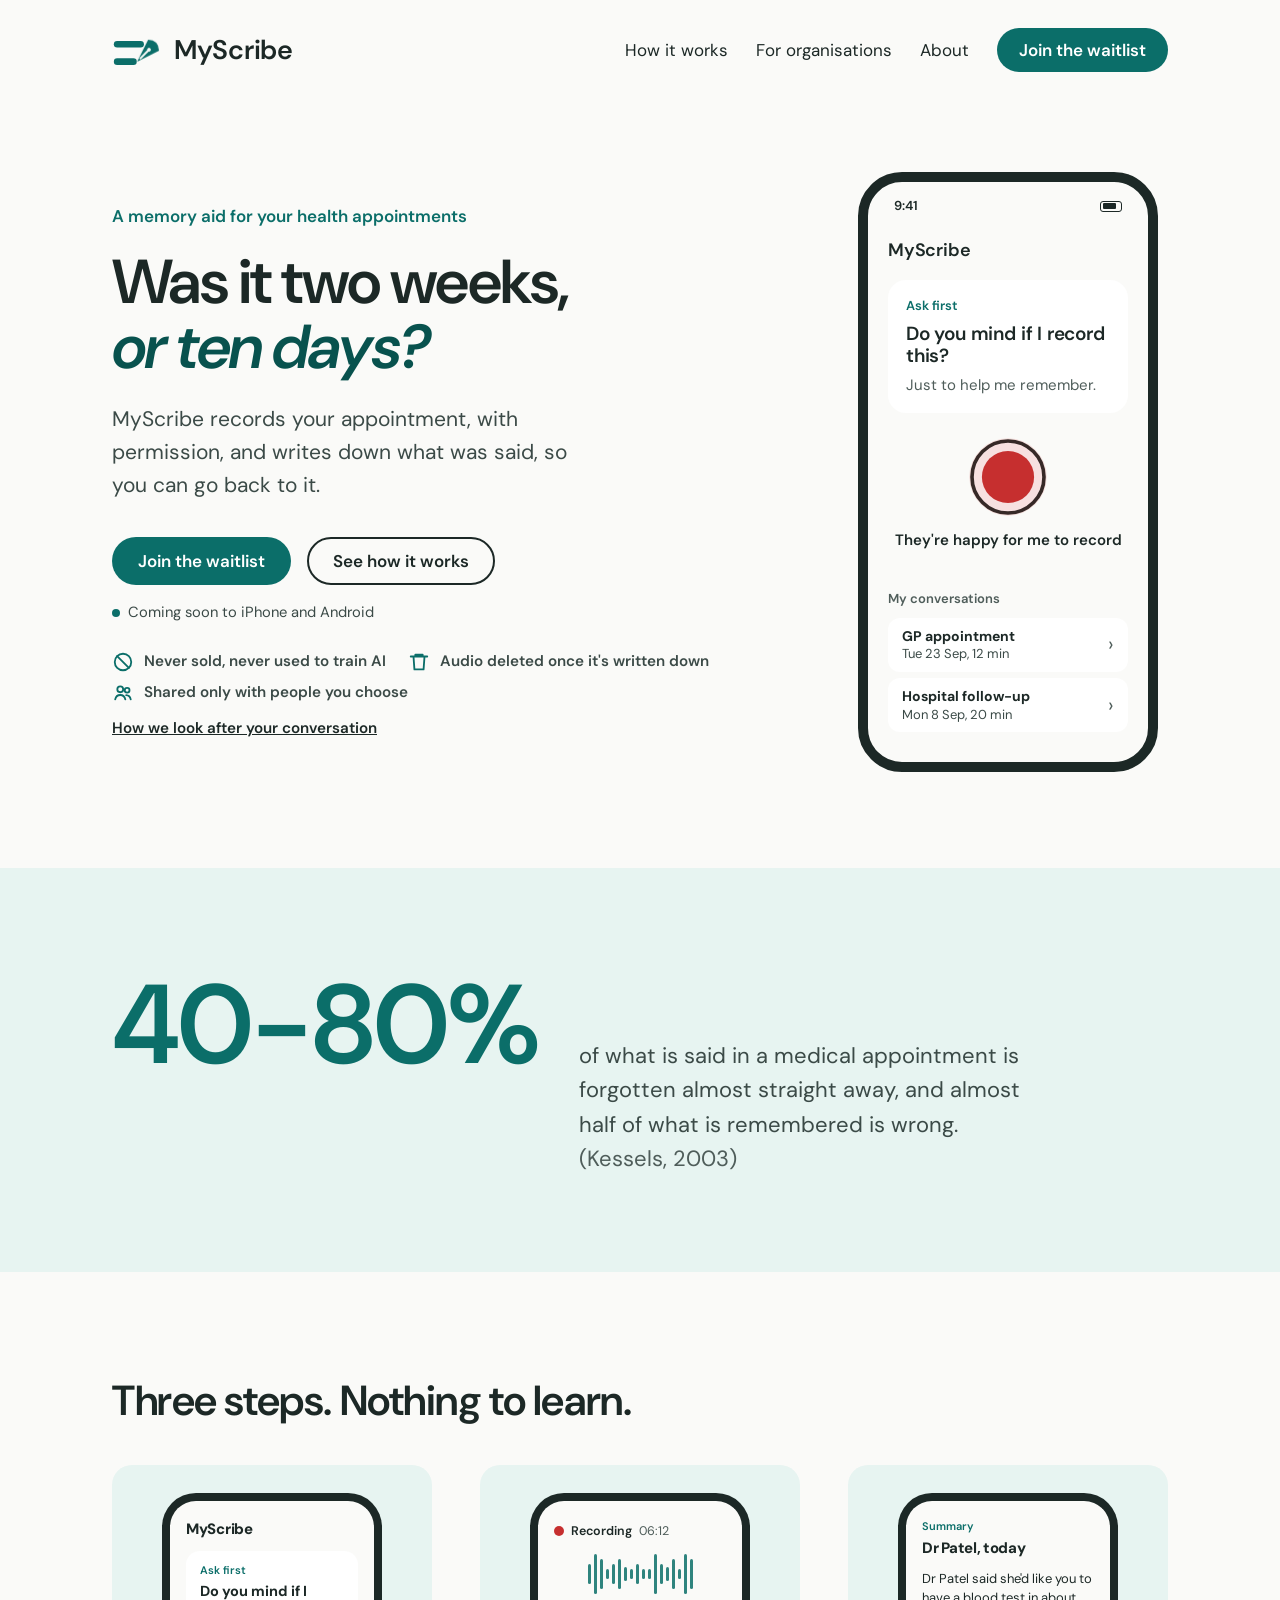
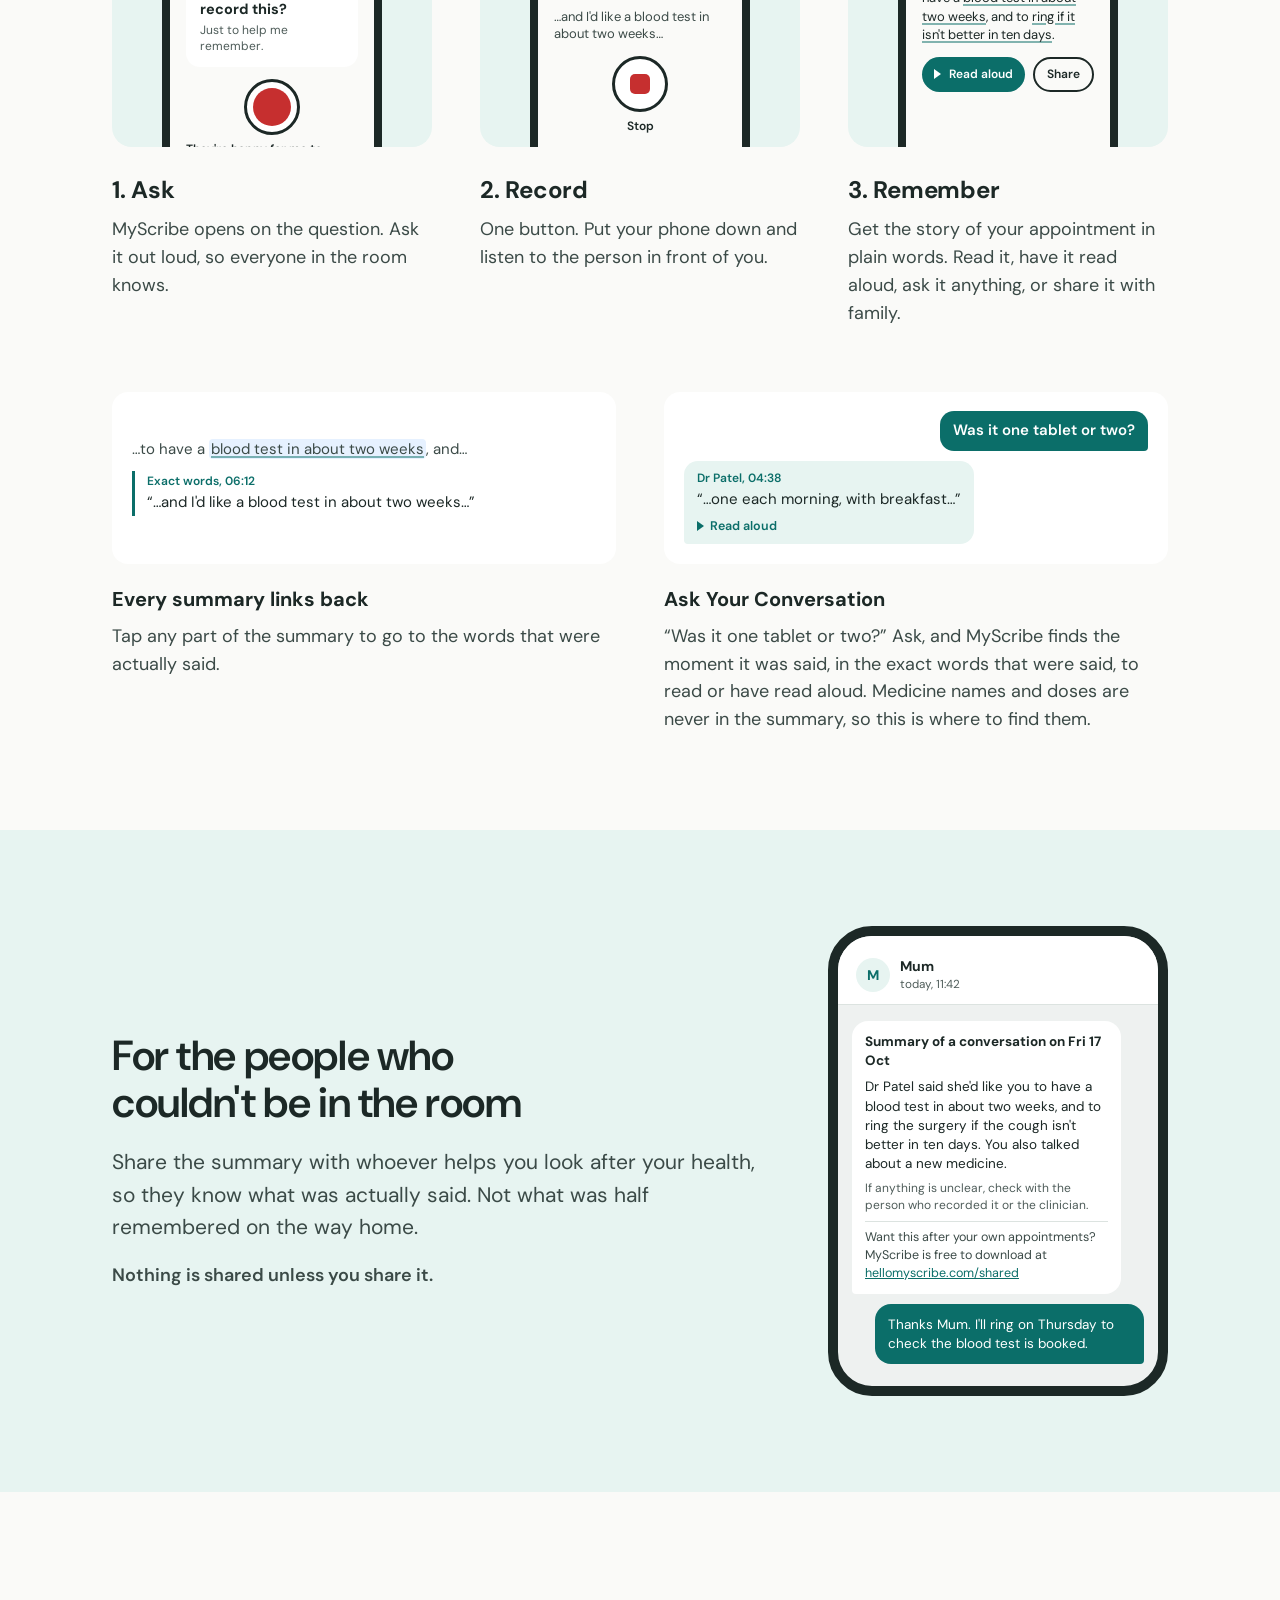
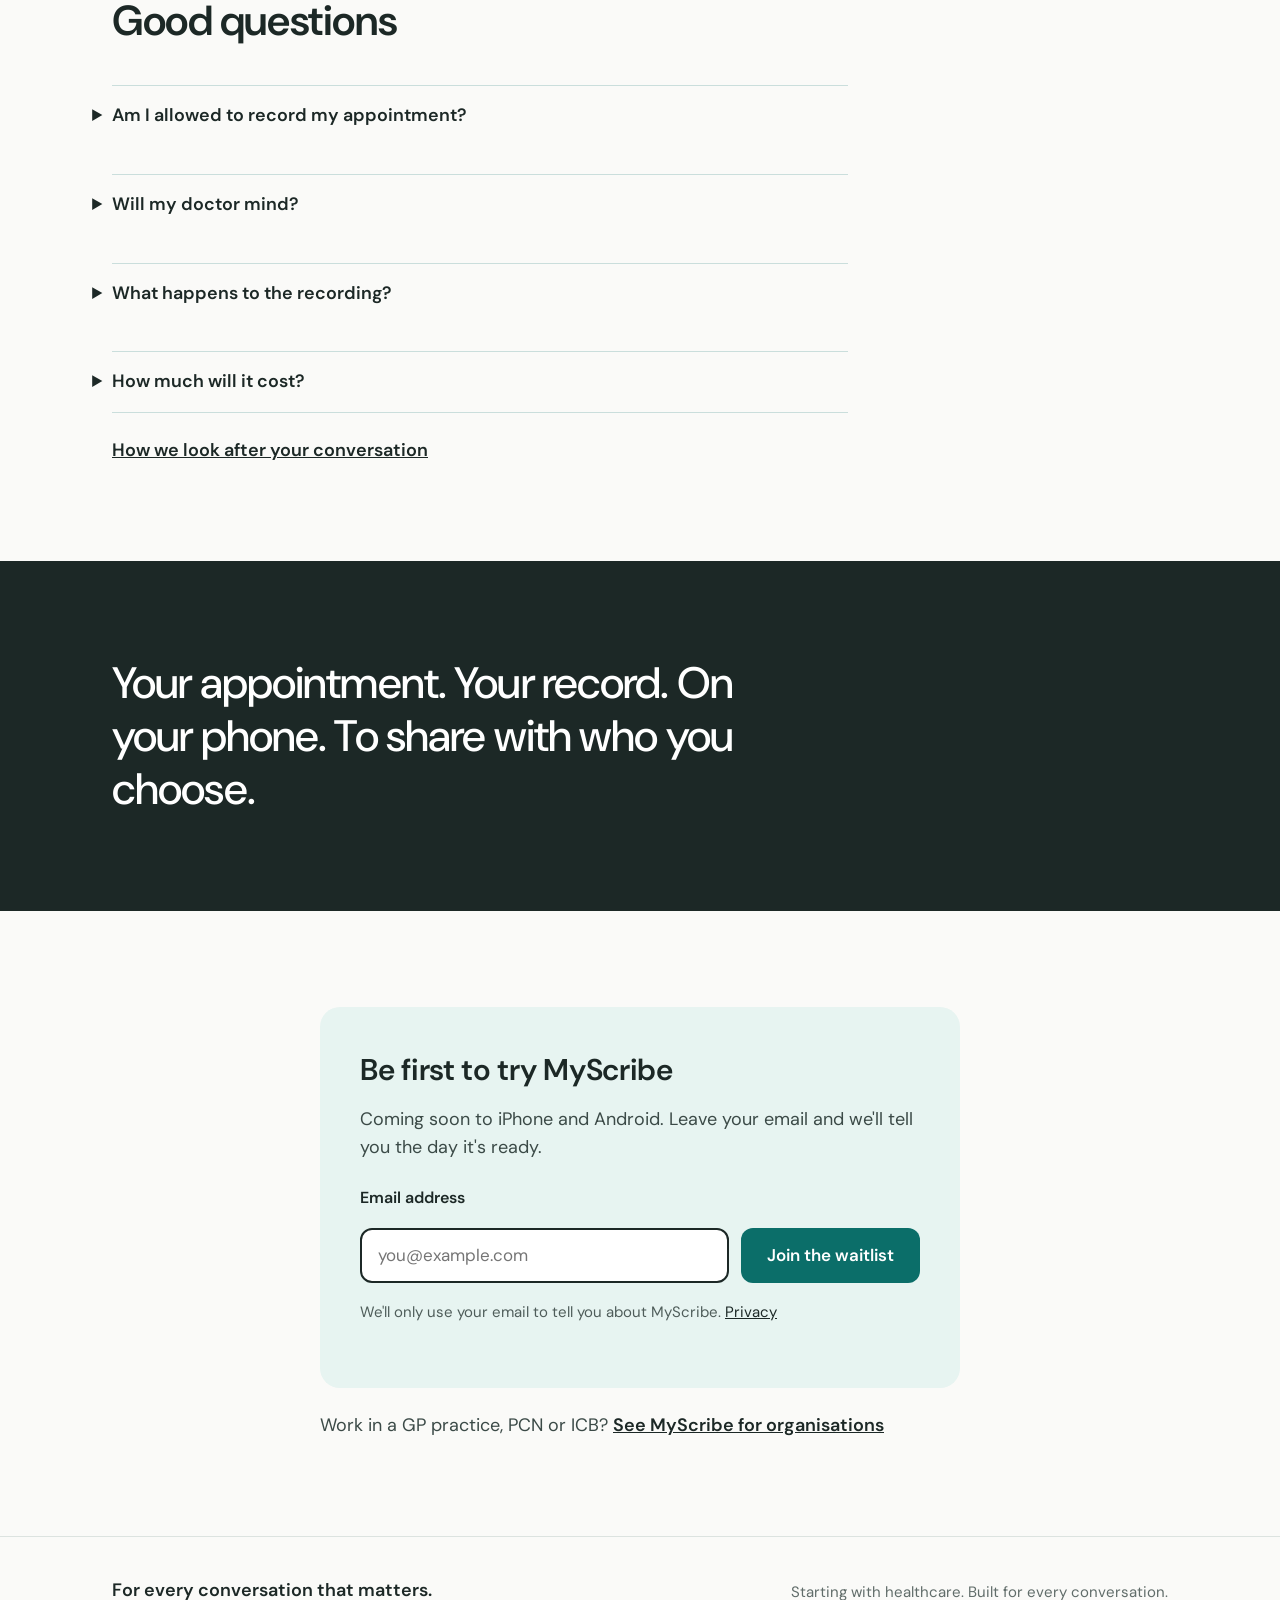
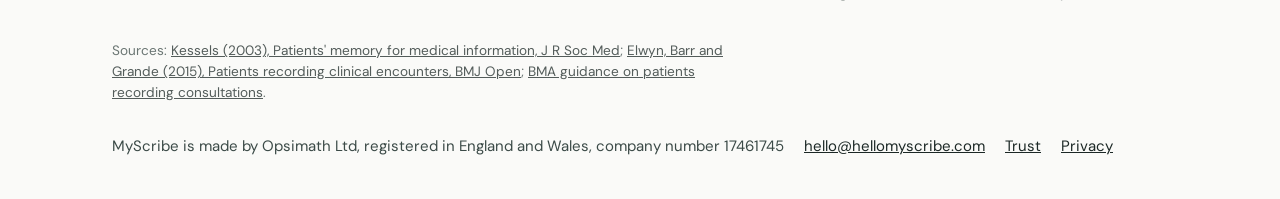
==== commit 2a02ad91: "Update index.html" ====
--- a/index.html
+++ b/index.html
@@ -262,7 +262,7 @@
 <div class="feature"><div class="snip snip-chat" aria-hidden="true">
 <p class="bub bub-you">Was it one tablet or two?</p>
 <p class="bub bub-ans"><small>Dr Patel, 04:38</small>“…one each morning, with breakfast…”<span class="bub-play"><span class="play"></span>Read aloud</span></p>
-</div><h3>Ask Your Conversation</h3><p class="soft">“Was it one tablet or two?” Ask, and MyScribe finds the moment it was said, in the exact words that were said, to read or have read aloud.</p></div>
+</div><h3>Ask Your Conversation</h3><p class="soft">“Was it one tablet or two?” Ask, and MyScribe finds the moment it was said, in the exact words that were said, to read or have read aloud. Medicine names and doses are never in the summary, so this is where to find them.</p></div>
 </div>
 </div>
 </section>
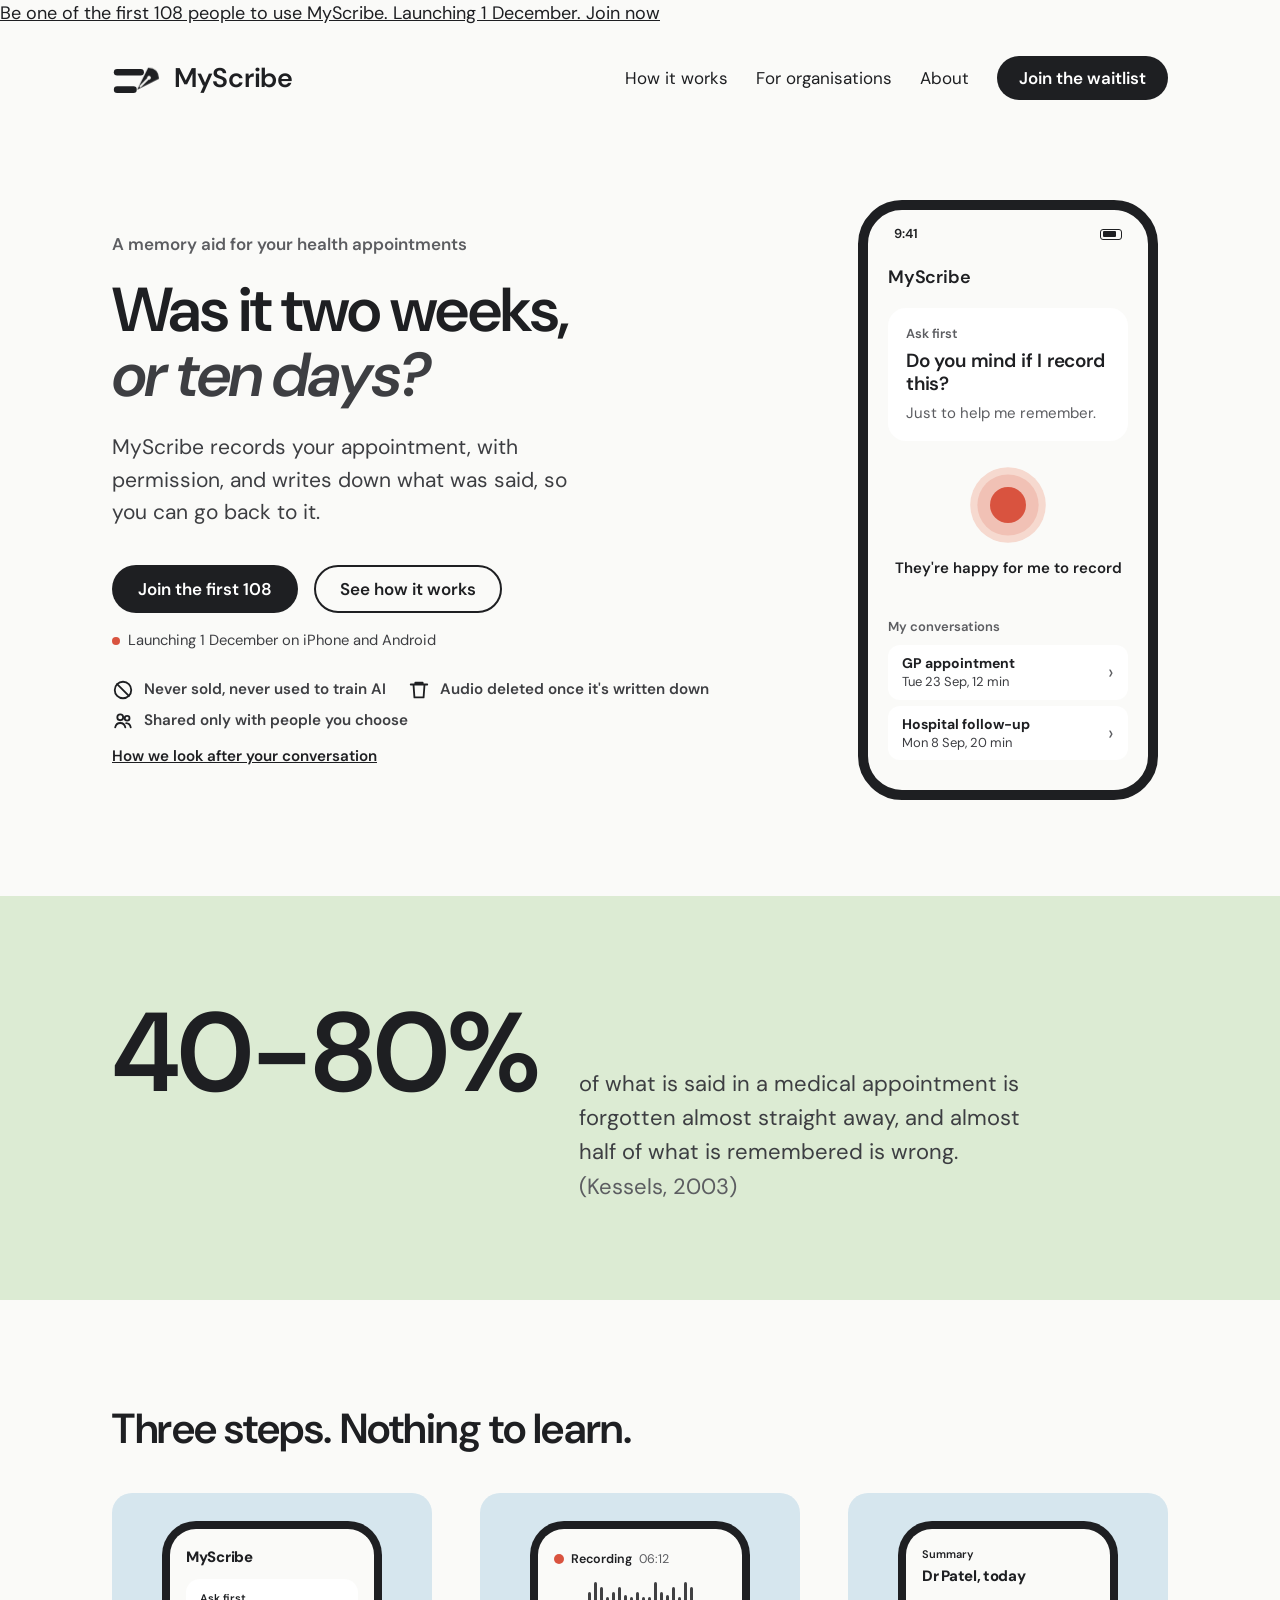
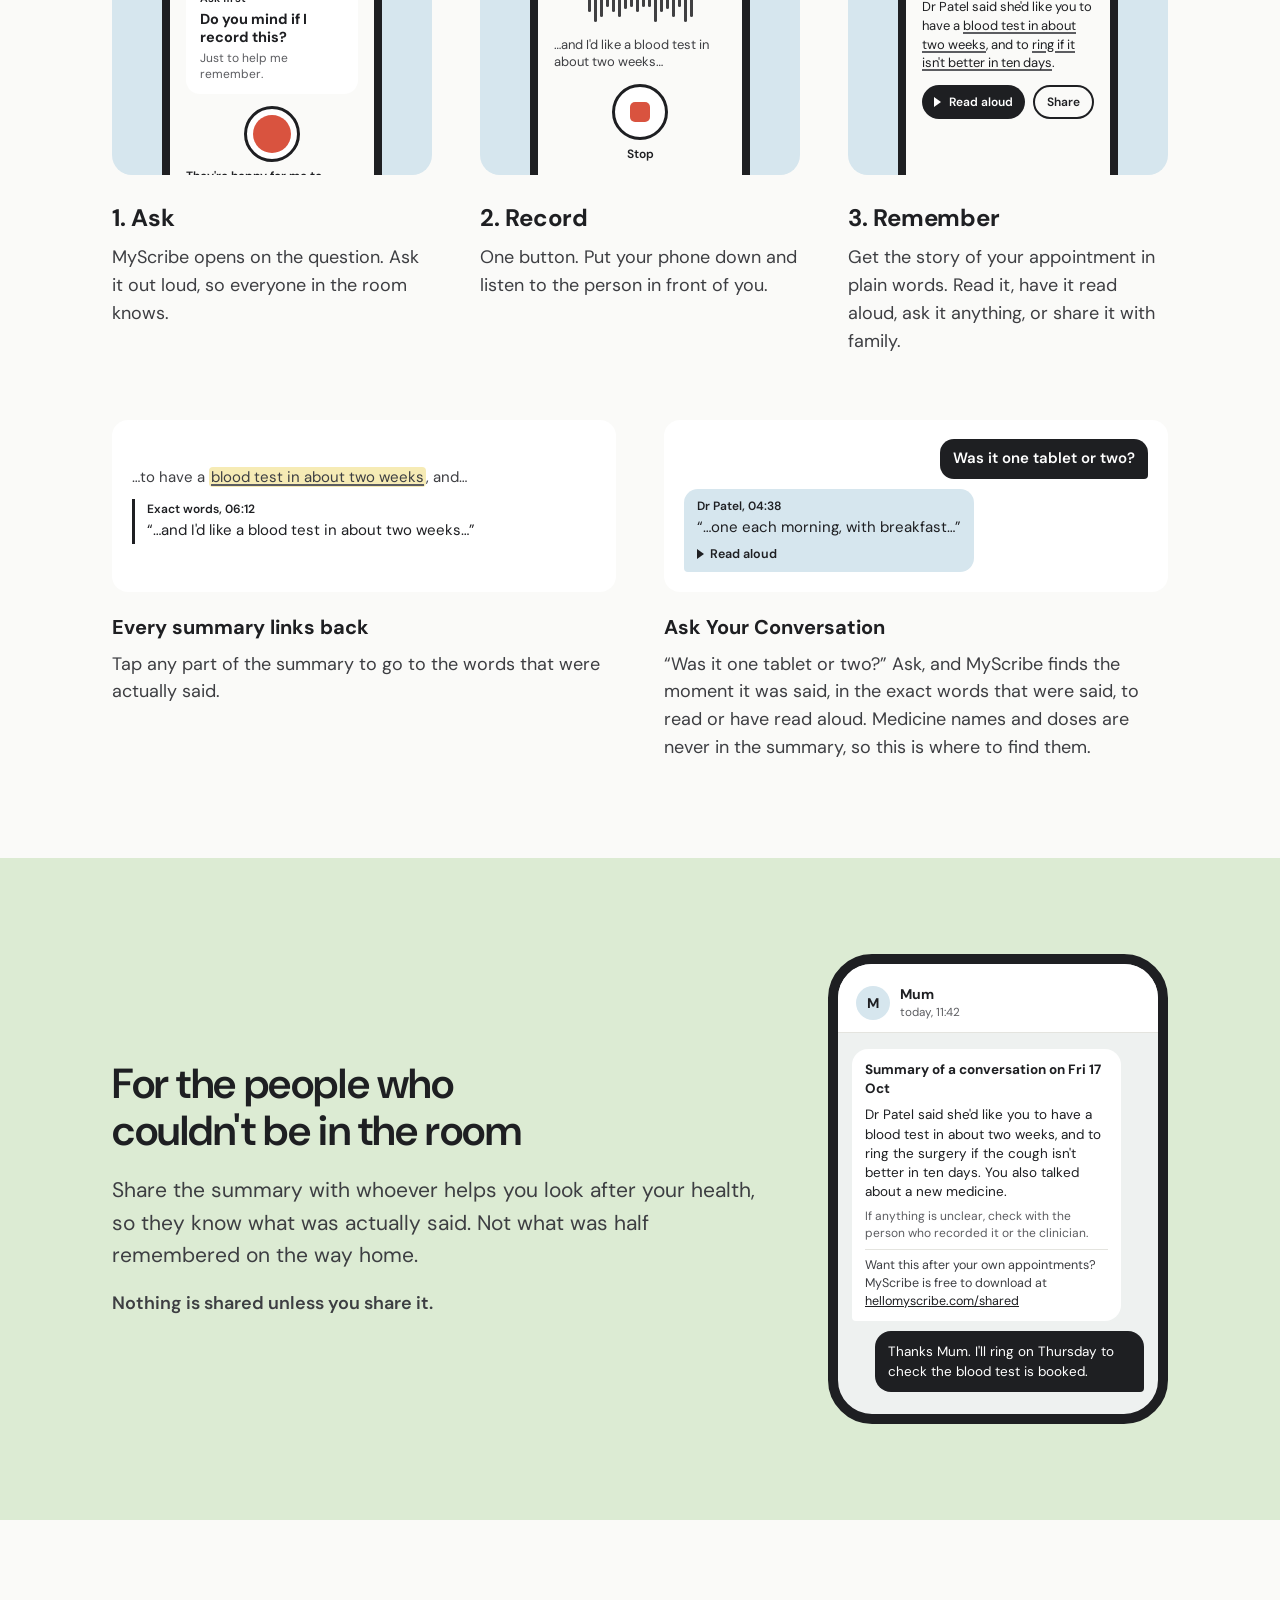
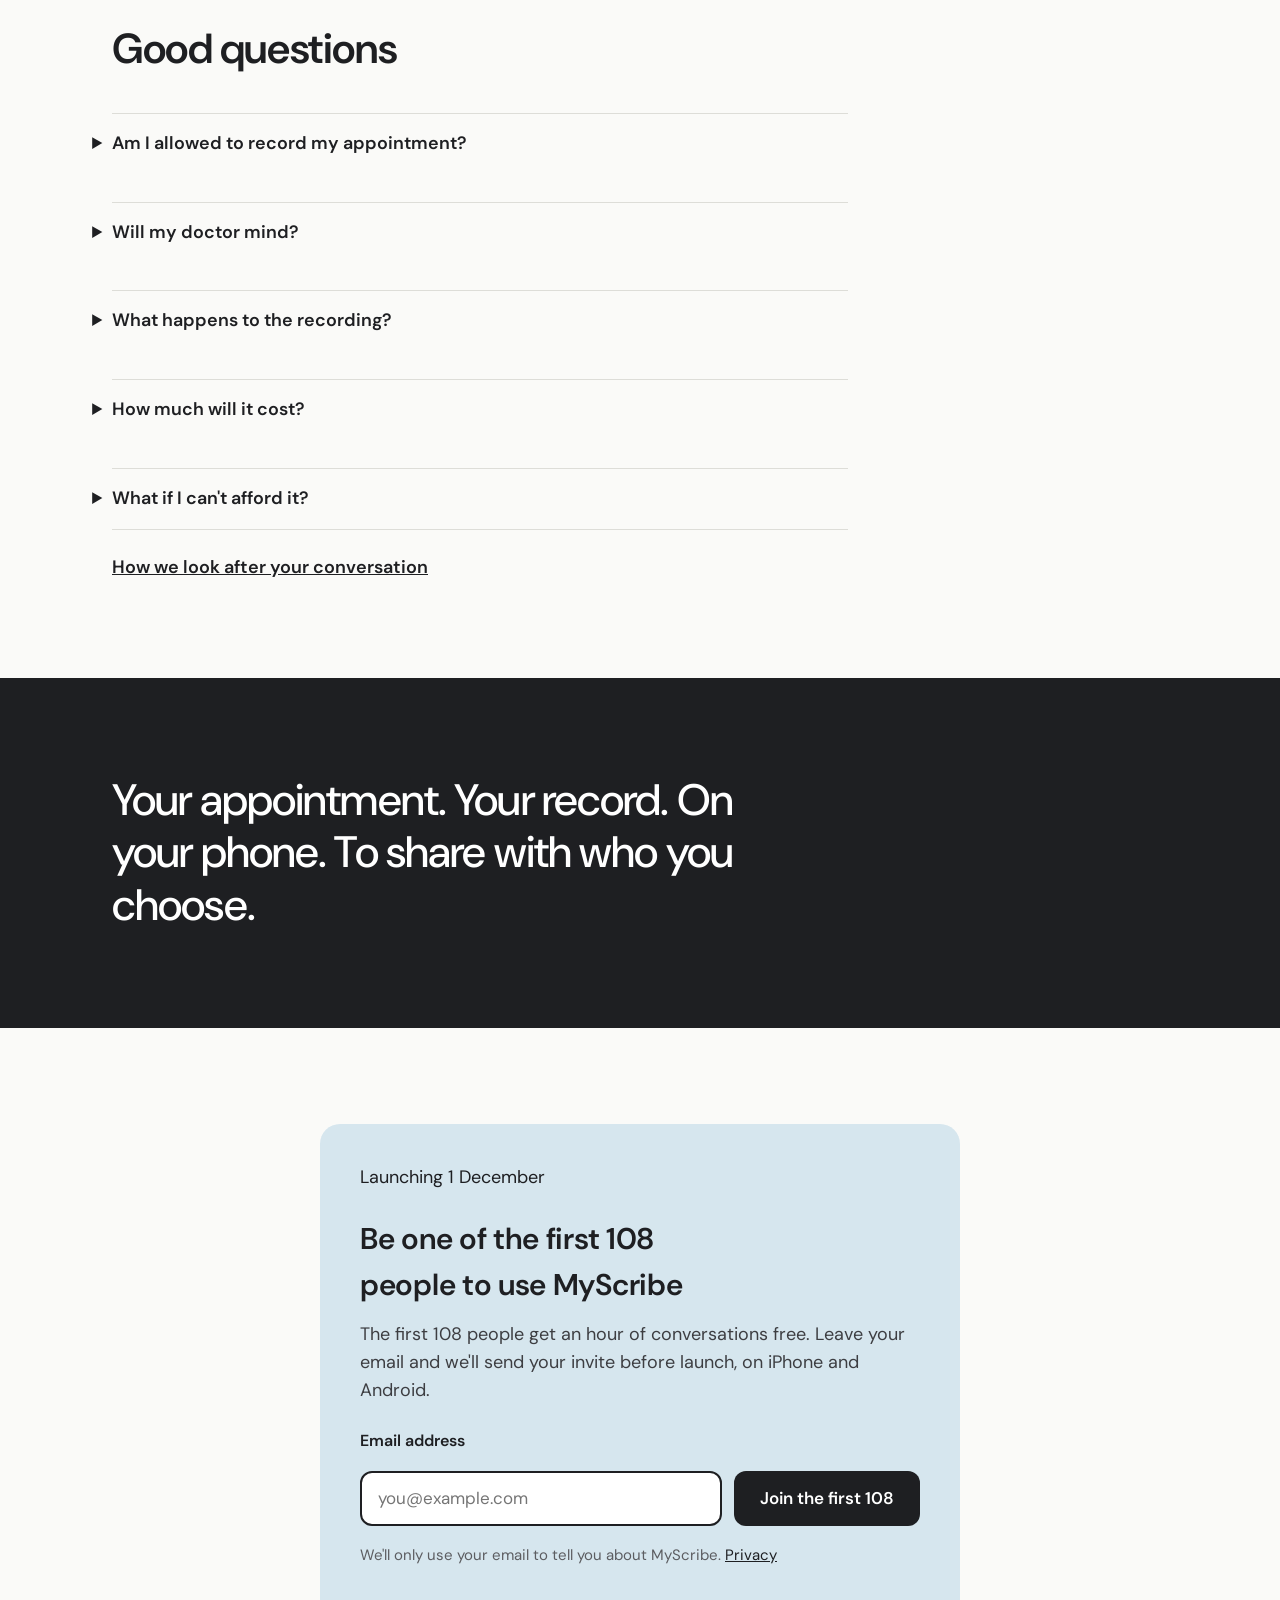
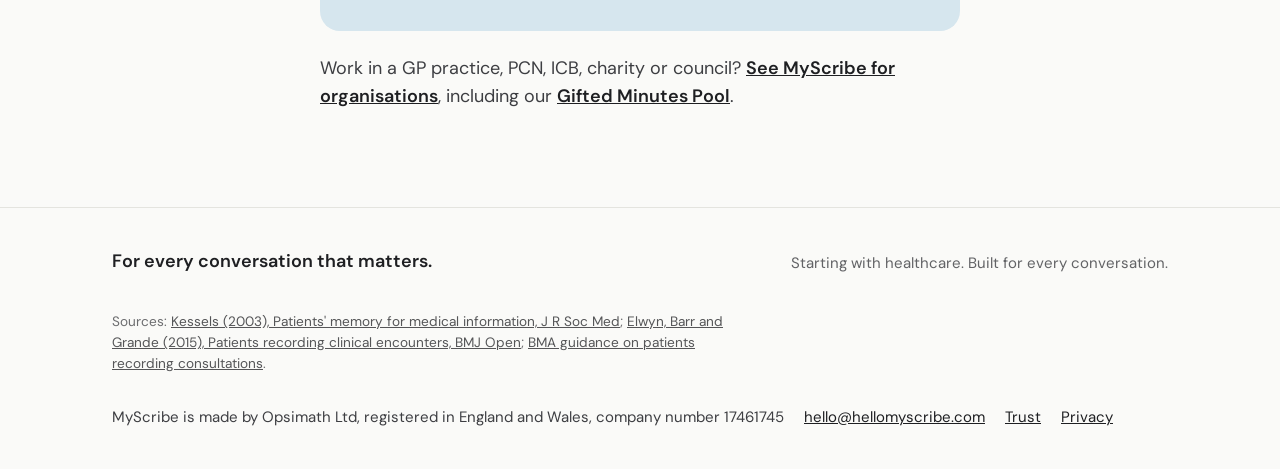
==== commit 3c85143c: "Update index.html" ====
--- a/index.html
+++ b/index.html
@@ -8,29 +8,35 @@
 <meta property="og:title" content="MyScribe | For every conversation that matters">
 <meta property="og:description" content="MyScribe records your appointment on your phone, with permission, and writes the story of what happened in plain words. Ask it anything, and it takes you to the moment it was said.">
 <meta property="og:type" content="website">
-<meta name="theme-color" content="#0B6E69">
+<meta name="theme-color" content="#1E1F22">
 <link rel="icon" href="/favicon.svg" type="image/svg+xml">
 <link rel="preconnect" href="https://fonts.googleapis.com">
 <link rel="preconnect" href="https://fonts.gstatic.com" crossorigin>
 <link rel="stylesheet" href="https://fonts.googleapis.com/css2?family=DM+Sans:ital,opsz,wght@0,9..40,400..800;1,9..40,400..800&display=swap">
 <link rel="stylesheet" href="/styles.css">
+<!-- Privacy-friendly analytics by Plausible -->
+<script async src="https://plausible.io/js/pa-2xMqHdNtrrsRjwaFG2nD4.js"></script>
+<script>
+  window.plausible=window.plausible||function(){(plausible.q=plausible.q||[]).push(arguments)},plausible.init=plausible.init||function(i){plausible.o=i||{}};
+  plausible.init()
+</script>
 <style>
 .section-lead { max-width: 52ch; margin: -0.25rem 0 2rem; font-size: 1.15rem; }
-.trust { list-style: none; margin: 1.25rem 0 0; padding: 1rem 0 0; border-top: 1px solid rgba(11,110,105,.2); display: grid; gap: .65rem; }
+.trust { list-style: none; margin: 1.25rem 0 0; padding: 1rem 0 0; border-top: 1px solid var(--line); display: grid; gap: .65rem; }
 .trust li { display: flex; align-items: center; gap: .6rem; font-size: .98rem; }
-.trust svg { flex: none; width: 22px; height: 22px; color: #0B6E69; }
+.trust svg { flex: none; width: 22px; height: 22px; color: var(--ink); }
 .faq { max-width: 46rem; }
-.faq details { border-top: 1px solid rgba(11,110,105,.2); padding: 1rem 0; }
-.faq details:last-child { border-bottom: 1px solid rgba(11,110,105,.2); }
+.faq details { border-top: 1px solid var(--border); padding: 1rem 0; }
+.faq details:last-child { border-bottom: 1px solid var(--border); }
 .faq summary { cursor: pointer; font-weight: 600; font-size: 1.12rem; list-style-position: outside; }
-.faq summary:focus-visible { outline: 3px solid #0B6E69; outline-offset: 3px; }
+.faq summary:focus-visible { outline: 3px solid var(--ink); outline-offset: 3px; }
 .faq details p { margin: .75rem 0 0; max-width: 62ch; }
 .more-link { display: inline-block; margin-top: 1.5rem; font-weight: 600; }
 .trust-more { display: inline-block; margin-top: .75rem; font-size: .95rem; font-weight: 600; }
 .footer-next { margin: .25rem 0 1rem; opacity: .8; }
 .sum-text { margin: .5rem 0 .6rem; line-height: 1.45; }
-.sum-link { text-decoration: underline; text-decoration-color: rgba(11,110,105,.5); text-decoration-thickness: 2px; text-underline-offset: 2px; }
-.sum-foot { margin: .6rem 0 .75rem; padding-top: .5rem; border-top: 1px solid rgba(11,110,105,.2); font-size: .78em; line-height: 1.35; opacity: .8; }
+.sum-link { text-decoration: underline; text-decoration-color: var(--muted); text-decoration-thickness: 2px; text-underline-offset: 2px; }
+.sum-foot { margin: .6rem 0 .75rem; padding-top: .5rem; border-top: 1px solid var(--line); font-size: .78em; line-height: 1.35; opacity: .8; }
 @media (prefers-reduced-motion: no-preference) {
   .scene-sum .sum-text, .scene-sum .sum-foot { opacity: 0; transform: translateY(6px); transition: opacity .5s ease, transform .5s ease; }
   .scene-sum .sum-text.in { opacity: 1; transform: none; }
@@ -90,19 +96,19 @@
 .snip-ico { width: 36px; height: 36px; flex: none; border-radius: 10px; display: flex; align-items: center; justify-content: center; }
 .snip-ico svg { width: 20px; height: 20px; }
 .ico-gone { background: var(--mist); color: var(--muted); }
-.ico-kept { background: rgba(11,110,105,.12); color: var(--accent); }
+.ico-kept { background: var(--sage); color: var(--accent); }
 
 /* Hero (Oct 2026): DM Sans headline, logo and summary; pen underline */
 :root { --serif: "DM Sans", "Helvetica Neue", Arial, sans-serif; }
 .hero .h1 { font-family: var(--serif); font-weight: 600; letter-spacing: -.025em; }
-.hero .h1 em { font-style: italic; color: var(--accent-dark, #08524E); }
+.hero .h1 em { font-style: italic; color: var(--accent-dark); }
 .soon { margin: 1rem 0 0; font-size: .92rem; color: var(--ink-soft); display: flex; align-items: center; gap: .5rem; }
-.soon::before { content: ""; width: 8px; height: 8px; border-radius: 50%; background: var(--accent, #0B6E69); flex: none; }
+.soon::before { content: ""; width: 8px; height: 8px; border-radius: 50%; background: var(--rec); flex: none; }
 .scene-sum .sum-title, .scene-sum .sum-text, .phone-app { font-family: var(--serif); }
 .scene-sum .sum-title, .phone-app { font-weight: 600; letter-spacing: -.01em; }
 .ink-line { position: relative; white-space: nowrap; }
-.ink-line .ink-stroke { position: absolute; left: 0; right: 0; bottom: -.45em; width: 100%; height: .55em; overflow: visible; color: var(--accent, #0B6E69); }
-.ink-line .ink-nib { position: absolute; bottom: -.3em; left: 100%; width: .62em; height: 1.1em; color: var(--accent, #0B6E69); transform: translate(-50%, 0) rotate(45deg); transform-origin: 50% 100%; }
+.ink-line .ink-stroke { position: absolute; left: 0; right: 0; bottom: -.45em; width: 100%; height: .55em; overflow: visible; color: var(--accent); }
+.ink-line .ink-nib { position: absolute; bottom: -.3em; left: 100%; width: .62em; height: 1.1em; color: var(--accent); transform: translate(-50%, 0) rotate(45deg); transform-origin: 50% 100%; }
 @media (prefers-reduced-motion: no-preference) {
   .sum-text.in .ink-stroke path { stroke-dasharray: 1; stroke-dashoffset: 1; animation: ink-draw 1.4s ease-in-out .7s forwards; }
   .sum-text.in .ink-nib { left: 0; opacity: 0; animation: ink-travel 1.4s ease-in-out .7s forwards; }
@@ -131,12 +137,14 @@
 .cb-ps { border-top: 1px solid var(--line); padding-top: 7px; font-size: 12.5px; color: var(--ink-soft); }
 .cb-ps span { color: var(--accent); text-decoration: underline; }
 .waitlist { max-width: 640px; margin: 0 auto; text-align: left; }
+.waitlist h2 { text-wrap: balance; }
 .org-line { max-width: 640px; margin: 24px auto 0; color: var(--ink-soft); }
 .org-line a { font-weight: 600; }
 </style>
 </head>
 <body>
 <a class="skip" href="#main">Skip to content</a>
+<div class="first108"><a href="#waitlist">Be one of the first 108 people to use MyScribe. Launching 1 December. <span>Join now</span></a></div>
 <header class="site-header">
 <div class="wrap">
 <a class="logo" href="/"><svg class="logo-mark" viewBox="8 12 50 33" fill="none" aria-hidden="true" focusable="false"><defs><mask id="lm-cut" maskUnits="userSpaceOnUse" x="0" y="0" width="64" height="64"><rect width="64" height="64" fill="#fff"/><g transform="translate(32.5 40) rotate(-45) scale(1.75)"><path d="M2.6 0H8.4" stroke="#000" stroke-width="1.1" stroke-linecap="round"/><circle cx="9.4" cy="0" r="1.05" fill="#000"/></g></mask></defs><path class="lm-line lm-l1" pathLength="1" d="M13 23H36" stroke="currentColor" stroke-width="6.4" stroke-linecap="round"/><path class="lm-line lm-l2" pathLength="1" d="M13 40H29" stroke="currentColor" stroke-width="6.4" stroke-linecap="round"/><g class="lm-nib" mask="url(#lm-cut)"><path transform="translate(32.5 40) rotate(-45) scale(1.75)" d="M0 0L13-4.3Q17 0 13 4.3Z" fill="currentColor"/></g></svg>MyScribe</a>
@@ -156,10 +164,10 @@
 <h1 class="h1">Was it two weeks, <em>or ten days?</em></h1>
 <p class="lead">MyScribe records your appointment, with permission, and writes down what was said, so you can go back to it.</p>
 <div class="actions">
-<a class="btn btn-primary" href="#waitlist">Join the waitlist</a>
+<a class="btn btn-primary" href="#waitlist">Join the first 108</a>
 <a class="btn btn-outline" href="/how-it-works">See how it works</a>
 </div>
-<p class="soon">Coming soon to iPhone and Android</p>
+<p class="soon">Launching 1 December on iPhone and Android</p>
 <ul class="trust trust-row" aria-label="How we look after your appointment">
 <li><svg viewBox="0 0 24 24" fill="none" stroke="currentColor" stroke-width="2" stroke-linecap="round" stroke-linejoin="round" aria-hidden="true"><circle cx="12" cy="12" r="9"/><path d="M5.6 5.6l12.8 12.8"/></svg>Never sold, never used to train AI</li>
 <li><svg viewBox="0 0 24 24" fill="none" stroke="currentColor" stroke-width="2" stroke-linecap="round" stroke-linejoin="round" aria-hidden="true"><path d="M3 6h18M8 6V4h8v2M6 6l1 14h10l1-14"/></svg>Audio deleted once it's written down</li>
@@ -306,6 +314,10 @@
 <summary>How much will it cost?</summary>
 <p class="soft">Pennies, not pounds. MyScribe is free to download and your first conversation is free. After that, you top up a little credit when you need it. No subscription, credit never runs out, and you'll never be asked to pay before or during a conversation. We'll share exact prices at launch.</p>
 </details>
+<details>
+<summary>What if I can't afford it?</summary>
+<p class="soft">No one should miss out on remembering their own conversation. Through our Gifted Minutes Pool, people and organisations fund minutes for those who need them, and nobody who funds them ever sees your conversations. <a href="/organisations#gifted-minutes">Find out more, or help fill the pool</a>.</p>
+</details>
 </div>
 <a class="more-link" href="/trust">How we look after your conversation</a>
 </div>
@@ -318,20 +330,21 @@
 <section class="section" id="waitlist">
 <div class="wrap">
 <div class="panel panel-tint waitlist">
-<h2>Be first to try MyScribe</h2>
-<p class="soft">Coming soon to iPhone and Android. Leave your email and we'll tell you the day it's ready.</p>
-<form class="form" name="waitlist" method="POST" action="/thank-you" data-netlify="true" netlify-honeypot="bot-field">
+<p class="waitlist-count">Launching 1 December</p>
+<h2>Be one of the first 108 people to use MyScribe</h2>
+<p class="soft">The first 108 people get an hour of conversations free. Leave your email and we'll send your invite before launch, on iPhone and Android.</p>
+<form class="form" name="waitlist" method="POST" action="/waitlist-thanks" data-netlify="true" netlify-honeypot="bot-field">
 <input type="hidden" name="form-name" value="waitlist">
 <p class="hidden"><label>Leave this empty <input name="bot-field"></label></p>
 <label for="email">Email address</label>
 <div class="inline-field">
 <input id="email" name="email" type="email" autocomplete="email" placeholder="you@example.com" required>
-<button class="btn btn-primary" type="submit">Join the waitlist</button>
+<button class="btn btn-primary" type="submit">Join the first 108</button>
 </div>
 <p class="form-note">We'll only use your email to tell you about MyScribe. <a href="/privacy">Privacy</a></p>
 </form>
 </div>
-<p class="org-line">Work in a GP practice, PCN or ICB? <a href="/organisations">See MyScribe for organisations</a></p>
+<p class="org-line">Work in a GP practice, PCN, ICB, charity or council? <a href="/organisations">See MyScribe for organisations</a>, including our <a href="/organisations#gifted-minutes">Gifted Minutes Pool</a>.</p>
 </div>
 </section>
 </main>
--- a/styles.css
+++ b/styles.css
@@ -1,9 +1,12 @@
 :root{
-  /* MyScribe palette (Oct 2026), shared with the app */
-  --ink:#1C2826; --ink-soft:#3B4A47; --muted:#4F5D5A;
-  --accent:#0B6E69; --accent-dark:#08524E;
-  --paper:#FAFAF8; --mist:#E7F4F1; --border:#CFE4DF; --line:#DCE3E0; --white:#FFFFFF;
-  --highlight:#E6F1FF; --alert:#C62F2F; --notice:#FFF0D2;
+  /* MyScribe palette v2 (21 Oct 2026): charcoal and pastels, shared with the app */
+  --ink:#1E1F22; --ink-soft:#3D3E42; --muted:#5C5D61;
+  --accent:#1E1F22; --accent-dark:#3D3E42;
+  --paper:#FAFAF8; --white:#FFFFFF; --neutral:#EFEFEC;
+  --sage:#DCEBD3; --mist:#D6E6EE; --lilac:#E6DDF3; --butter:#F6EBB5;
+  --coral:#F6D9CF; --rec:#D9533F;
+  --border:#DDDDD8; --line:#E4E4DF;
+  --highlight:#F6EBB5; --alert:#D9533F; --notice:#F6EBB5;
   --display:'DM Sans', 'Helvetica Neue', Arial, sans-serif;
   --body:'DM Sans', 'Helvetica Neue', Arial, sans-serif;
 }
@@ -12,8 +15,8 @@
 body{margin:0;background:var(--paper);color:var(--ink);font-family:var(--body);font-size:18px;line-height:1.55}
 img{max-width:100%;height:auto}
 a{color:var(--ink)}
-a:hover{color:var(--accent)}
-:focus-visible{outline:3px solid var(--accent);outline-offset:3px;border-radius:4px}
+a:hover{color:var(--ink-soft)}
+:focus-visible{outline:3px solid var(--ink);outline-offset:3px;border-radius:4px}
 h1,h2,h3{font-family:var(--display);font-weight:600;letter-spacing:-0.01em;margin:0}
 p{margin:0}
 .wrap{max-width:1120px;margin:0 auto;padding:0 32px}
@@ -23,7 +26,7 @@
 /* Header */
 .site-header .wrap{display:flex;align-items:center;justify-content:space-between;gap:16px 24px;flex-wrap:wrap;padding-top:28px;padding-bottom:28px}
 .logo{font-family:var(--display);font-weight:600;font-size:27px;letter-spacing:-0.01em;text-decoration:none;color:var(--ink);display:inline-flex;align-items:center;gap:.4em}
-.logo-mark{height:1.25em;width:auto;flex:none;color:var(--accent)}
+.logo-mark{height:1.25em;width:auto;flex:none;color:var(--ink)}
 .nav{display:flex;gap:12px 28px;align-items:center;flex-wrap:wrap;font-size:17px}
 .nav a{text-decoration:none}
 .nav a[aria-current="page"]{text-decoration:underline;text-underline-offset:6px;font-weight:600}
@@ -37,16 +40,16 @@
 .nav .btn{min-height:44px;padding:10px 20px}
 
 /* Type helpers */
-.eyebrow{font-weight:600;color:var(--accent);font-size:17px;margin-bottom:20px}
+.eyebrow{font-weight:600;color:var(--muted);font-size:17px;margin-bottom:20px}
 .h1{font-weight:600;font-size:clamp(40px,5.8vw,62px);line-height:1.05;letter-spacing:-0.025em;margin-bottom:24px;text-wrap:balance}
-.h1 em{font-style:italic;color:var(--accent-dark)}
+.h1 em{font-style:italic;color:var(--ink)}
 .h2{font-weight:600;font-size:clamp(30px,4vw,42px);margin-bottom:32px;text-wrap:balance}
 .lead{font-size:21px;color:var(--ink-soft);max-width:46ch}
 .soft{color:var(--ink-soft)}
 
 /* Sections */
 .section{padding:96px 0}
-.section-tint{background:var(--mist)}
+.section-tint{background:var(--sage)}
 .section-dark{background:var(--ink);color:#fff}
 .page-intro{padding:72px 0 64px}
 
@@ -62,12 +65,12 @@
 .phone-battery::after{content:"";position:absolute;inset:1.5px 5px 1.5px 1.5px;background:var(--ink);border-radius:1px}
 .phone-app{font-family:var(--display);font-weight:600;font-size:18px;letter-spacing:-0.02em;margin-top:4px}
 .phone-card{background:#fff;border-radius:18px;padding:16px 18px}
-.phone-card small{display:block;font-size:13px;font-weight:600;color:var(--accent);margin-bottom:6px}
+.phone-card small{display:block;font-size:13px;font-weight:600;color:var(--muted);margin-bottom:6px}
 .phone-q{font-family:var(--display);font-weight:600;font-size:19px;line-height:1.2;letter-spacing:-0.01em}
 .phone-q2{font-size:15px;color:var(--muted);margin-top:6px}
 .phone-rec{display:flex;flex-direction:column;align-items:center;gap:10px;margin:6px 0}
-.rec-btn{width:84px;height:84px;border-radius:50%;border:4px solid var(--ink);display:flex;align-items:center;justify-content:center;background:#fff}
-.rec-dot{width:58px;height:58px;border-radius:50%;background:var(--alert)}
+.rec-btn{width:84px;height:84px;border-radius:50%;border:0;display:flex;align-items:center;justify-content:center;background:var(--coral)}
+.rec-dot{width:40px;height:40px;border-radius:50%;background:var(--rec)}
 .rec-label{font-weight:600;font-size:15px}
 .phone-list{margin-top:auto}
 .phone-list-title{font-size:13px;font-weight:600;color:var(--muted);margin-bottom:8px}
@@ -77,7 +80,7 @@
 
 /* Grids */
 .grid{display:grid;gap:40px 48px;grid-template-columns:repeat(auto-fit,minmax(260px,1fr))}
-.stat-num{font-family:var(--display);font-weight:600;font-size:52px;letter-spacing:-0.03em;color:var(--accent);line-height:1.1;margin-bottom:8px}
+.stat-num{font-family:var(--display);font-weight:600;font-size:52px;letter-spacing:-0.03em;color:var(--ink);line-height:1.1;margin-bottom:8px}
 .cite{color:var(--muted)}
 .step{border-top:2px solid var(--ink);padding-top:20px}
 .step h3{font-weight:700;font-size:24px;margin-bottom:8px}
@@ -122,7 +125,7 @@
 .faq h3{font-family:var(--body);letter-spacing:0;font-weight:600;font-size:20px;margin-bottom:6px}
 
 /* Founder card */
-.founder{background:var(--mist);border-radius:20px;padding:36px}
+.founder{background:var(--lilac);border-radius:20px;padding:36px}
 .founder h2{font-weight:700;font-size:22px;margin-bottom:4px}
 .founder-photo{width:120px;height:120px;border-radius:999px;background:var(--line);display:flex;align-items:center;justify-content:center;font-size:13px;color:var(--ink-soft);margin-bottom:20px;object-fit:cover}
 
@@ -156,13 +159,13 @@
 .scene.is-on{opacity:1;transform:none}
 .rec-btn{transition:transform .25s ease}
 .press .scene-ask .rec-btn{transform:scale(.9)}
-.press .scene-ask .rec-dot{box-shadow:0 0 0 14px rgba(198,47,47,.15)}
+.press .scene-ask .rec-dot{box-shadow:0 0 0 14px rgba(217,83,63,.18)}
 .rec-dot{transition:box-shadow .3s ease}
 .rec-status{font-size:14px;font-weight:600;display:flex;align-items:center;gap:8px}
 .rec-live{width:10px;height:10px;border-radius:50%;background:var(--alert);animation:blink 1.2s ease-in-out infinite}
 .rec-time{font-variant-numeric:tabular-nums;color:var(--muted);font-weight:400}
 .wave{display:flex;align-items:center;justify-content:center;gap:4px;height:56px}
-.wave span{width:4px;height:12px;border-radius:2px;background:var(--accent);opacity:.85}
+.wave span{width:4px;height:12px;border-radius:2px;background:var(--ink);opacity:.85}
 .scene-rec.is-on .wave span{animation:wave 1s ease-in-out infinite}
 .wave span:nth-child(3n){animation-delay:-.3s}.wave span:nth-child(3n+1){animation-delay:-.6s}.wave span:nth-child(4n){animation-delay:-.15s}.wave span:nth-child(5n){animation-delay:-.45s}
 .words{display:flex;flex-direction:column;gap:8px;font-size:14px;line-height:1.35;color:var(--ink-soft);flex:1}
@@ -171,17 +174,17 @@
 .words.gather span{opacity:0;transform:scale(.6) translateY(40px);filter:blur(8px);transition:all .8s cubic-bezier(.6,0,.4,1)}
 .stop-sq{width:30px;height:30px;border-radius:7px;background:var(--alert)}
 .scene-rec .phone-rec{margin-bottom:4px}
-.sum-kicker{font-size:13px;font-weight:600;color:var(--accent)}
+.sum-kicker{font-size:13px;font-weight:600;color:var(--muted)}
 .sum-title{font-family:var(--display);font-weight:600;font-size:20px;letter-spacing:-0.02em;margin-top:-10px}
 .sum-list{list-style:none;margin:0;padding:0;display:flex;flex-direction:column;gap:10px}
-.sum-list li{background:#fff;border-radius:14px;padding:12px 14px;font-size:14px;line-height:1.35;opacity:0;transform:translateY(10px);transition:opacity .6s ease,transform .6s ease;position:relative;overflow:hidden}
+.sum-list li{background:var(--sage);border-radius:14px;padding:12px 14px;font-size:14px;line-height:1.35;opacity:0;transform:translateY(10px);transition:opacity .6s ease,transform .6s ease;position:relative;overflow:hidden}
 .sum-list li.in{opacity:1;transform:none}
-.sum-list li::after{content:"";position:absolute;inset:0;background:linear-gradient(100deg,transparent 30%,rgba(11,110,105,.18) 50%,transparent 70%);transform:translateX(-100%)}
+.sum-list li::after{content:"";position:absolute;inset:0;background:linear-gradient(100deg,transparent 30%,rgba(255,255,255,.55) 50%,transparent 70%);transform:translateX(-100%)}
 .sum-list li.in::after{animation:sweep 1.1s ease .1s 1}
 .sum-actions{display:flex;gap:10px;margin-top:auto;opacity:0;transition:opacity .6s ease}
 .sum-actions.in{opacity:1}
 .listen,.share{display:inline-flex;align-items:center;gap:8px;border-radius:999px;padding:10px 16px;font-weight:600;font-size:14px}
-.listen{background:var(--accent);color:#fff}
+.listen{background:var(--ink);color:#fff}
 .share{border:2px solid var(--ink)}
 .play{width:0;height:0;border-left:9px solid #fff;border-top:6px solid transparent;border-bottom:6px solid transparent}
 @keyframes wave{0%,100%{height:10px}50%{height:46px}}
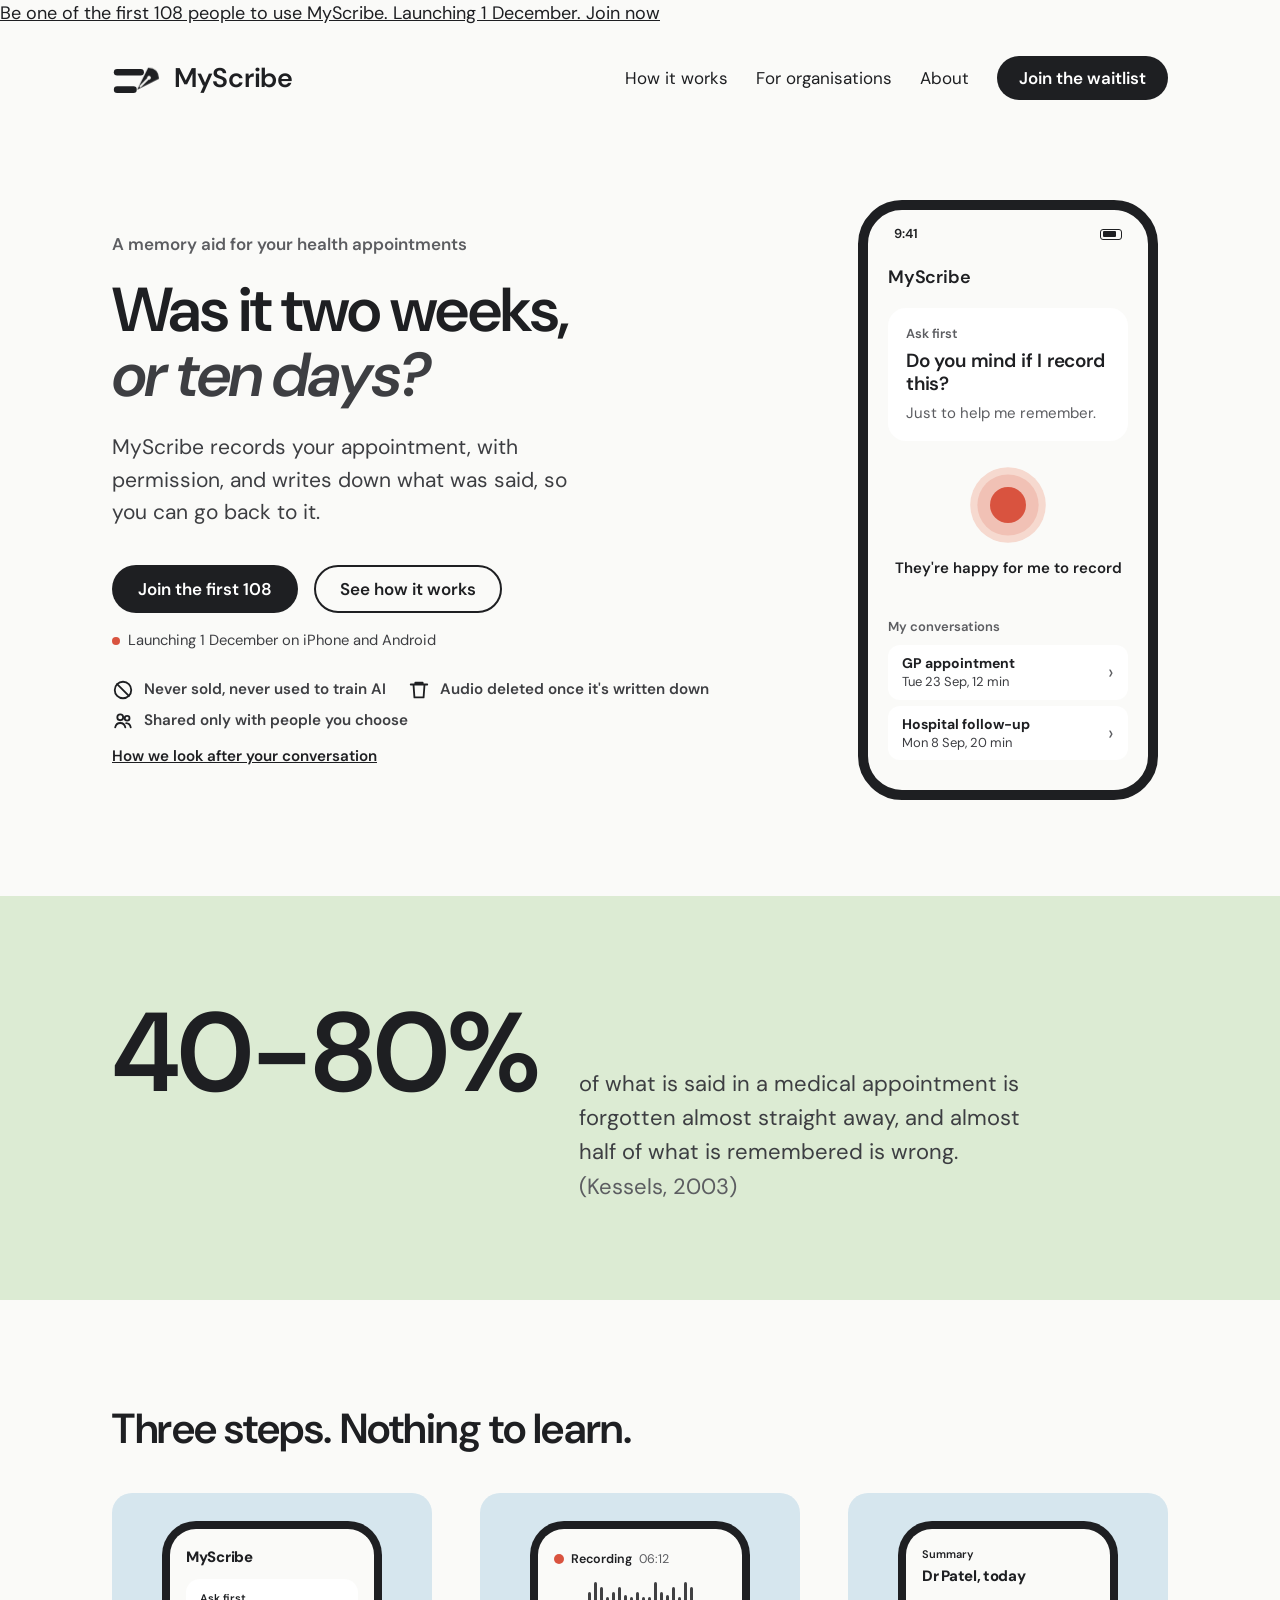
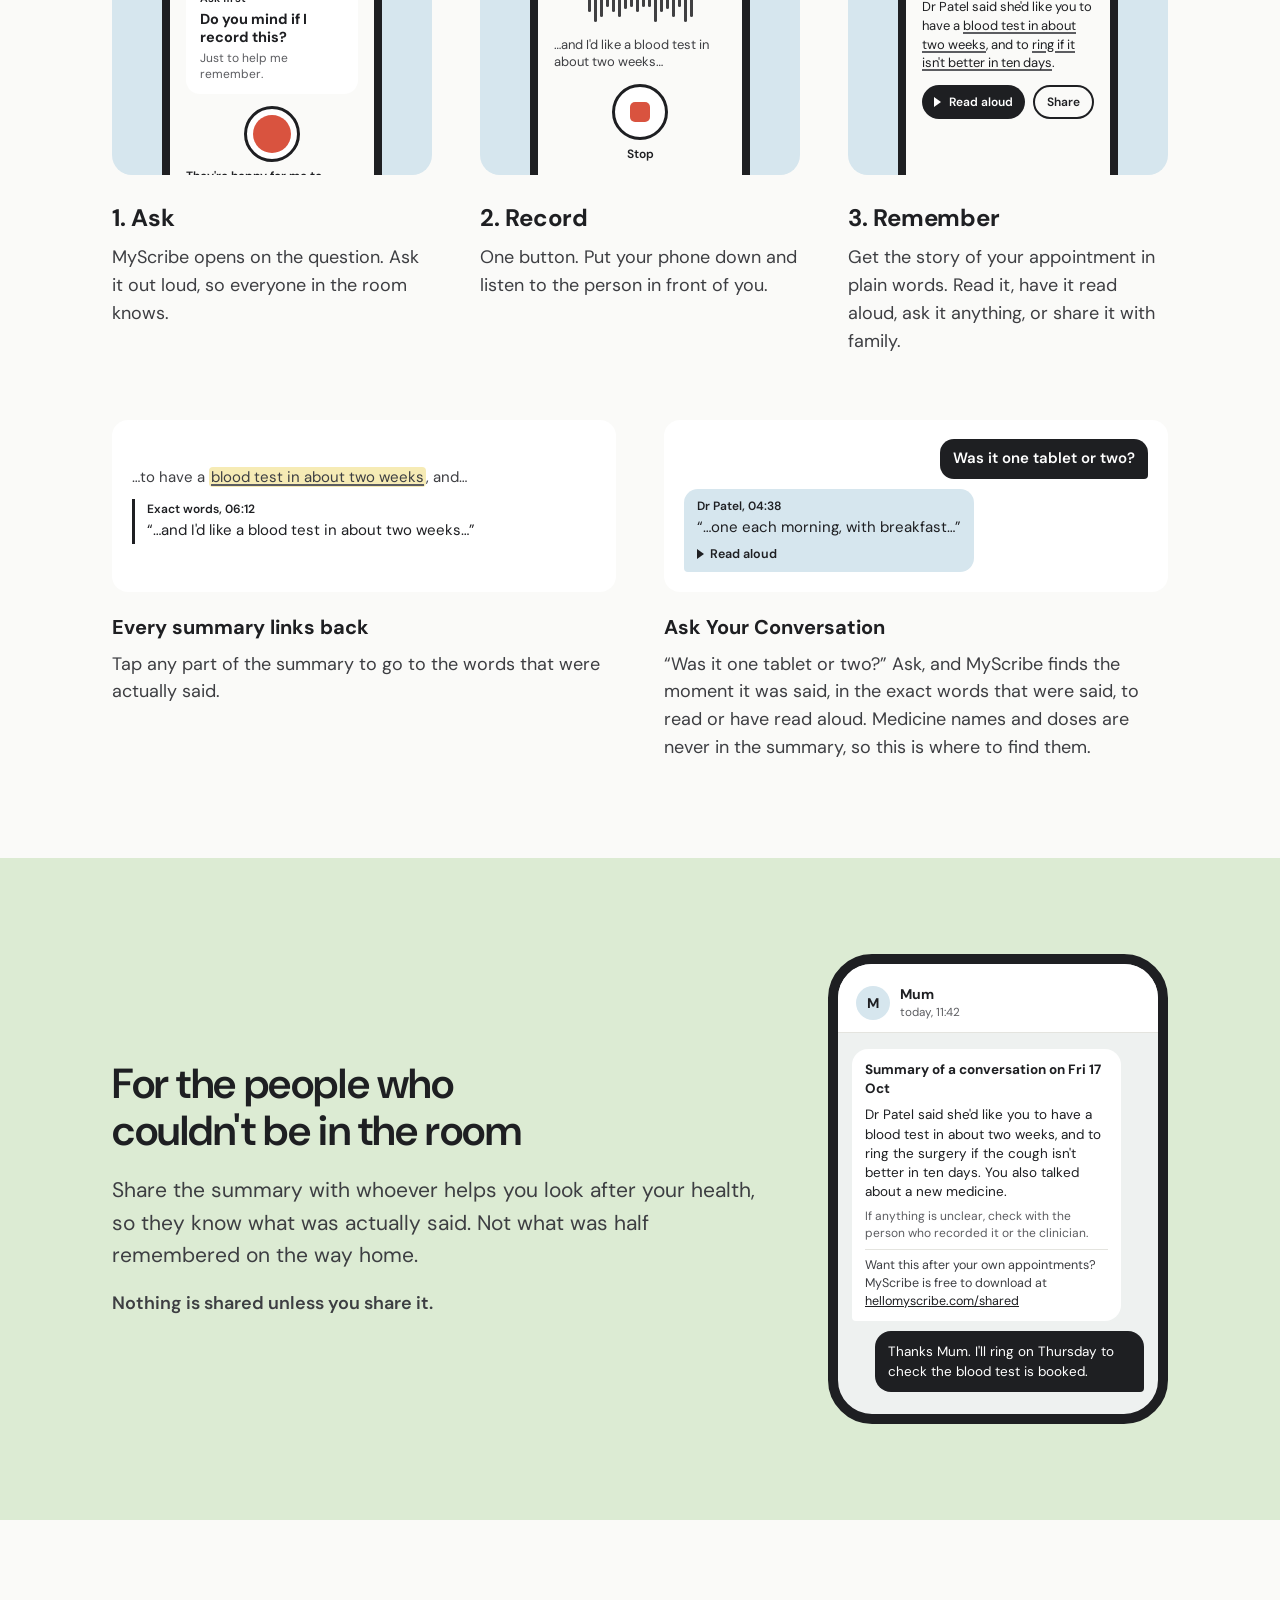
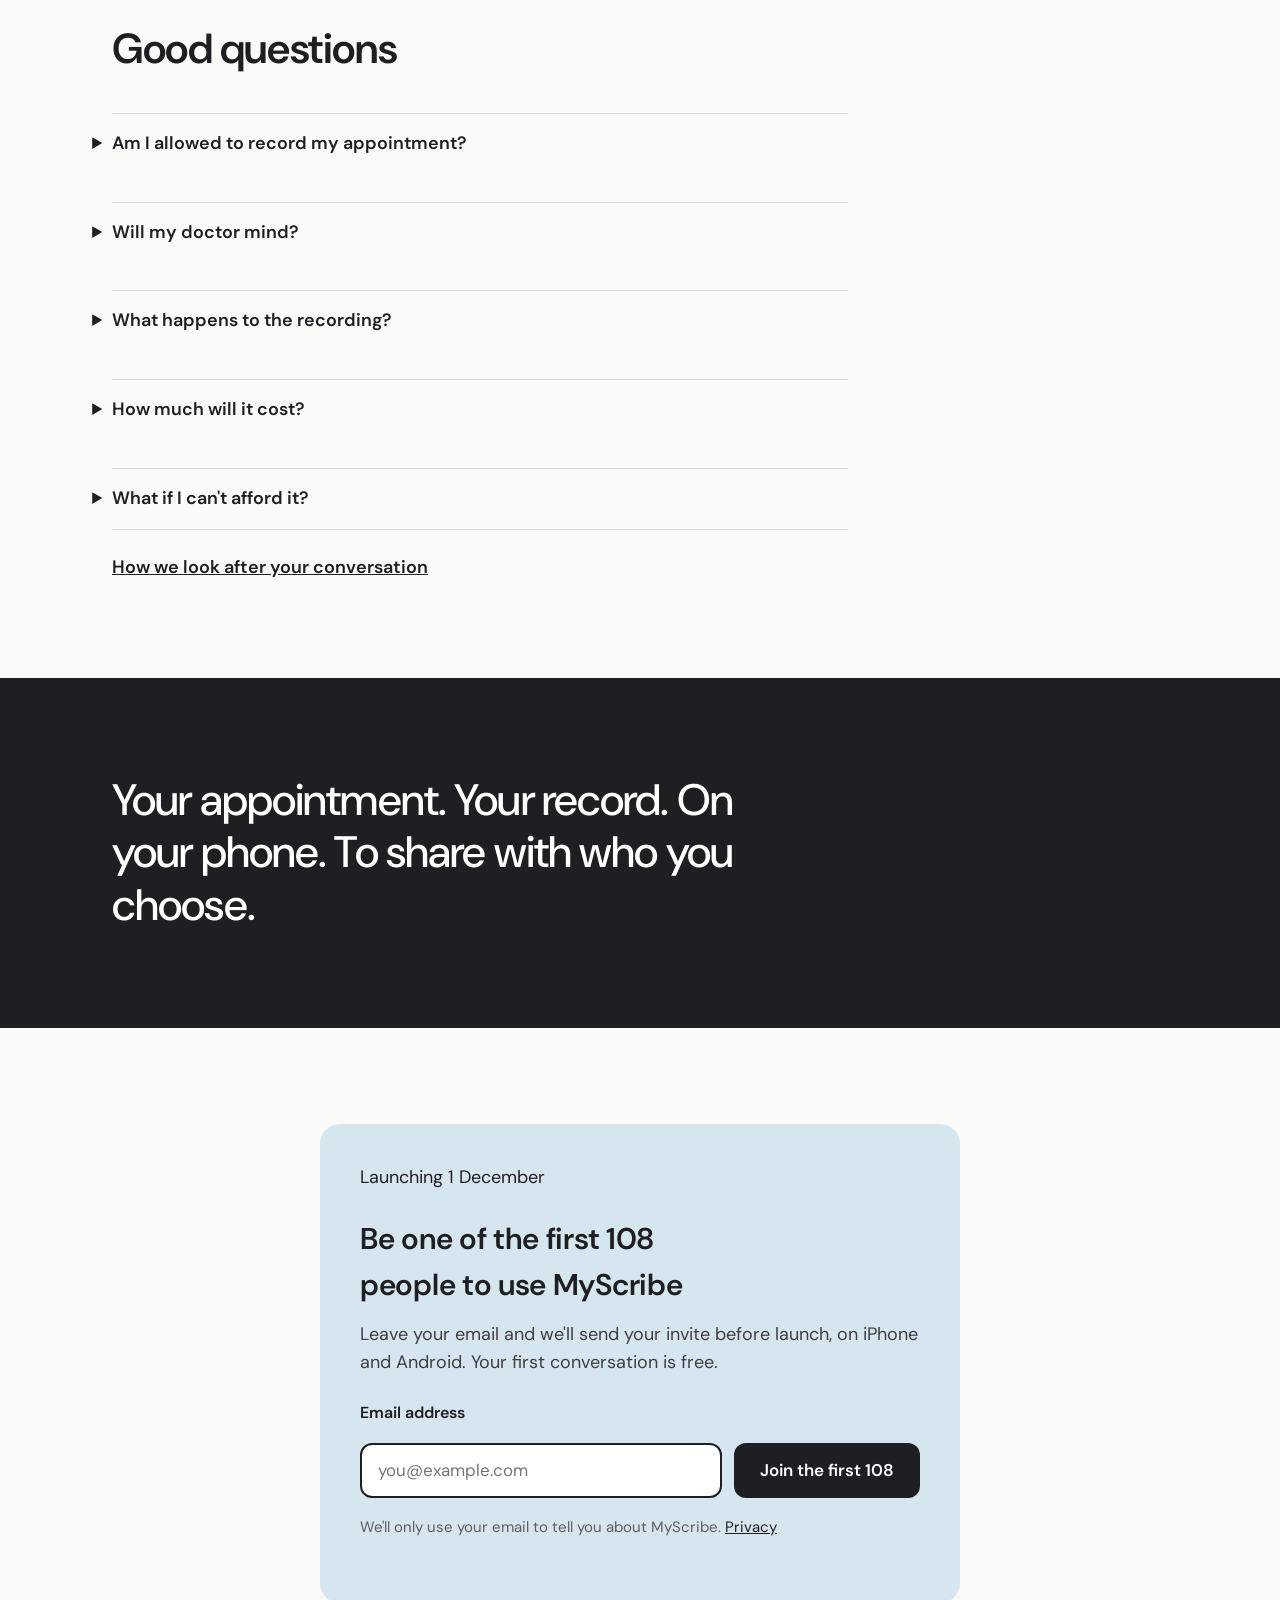
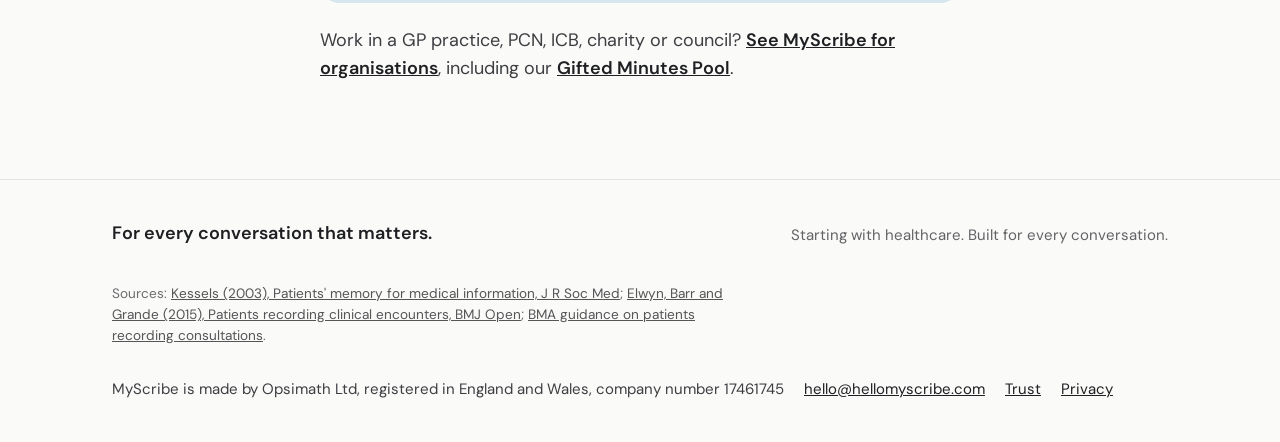
==== commit 8ca00530: "Update index.html" ====
--- a/index.html
+++ b/index.html
@@ -332,7 +332,7 @@
 <div class="panel panel-tint waitlist">
 <p class="waitlist-count">Launching 1 December</p>
 <h2>Be one of the first 108 people to use MyScribe</h2>
-<p class="soft">The first 108 people get an hour of conversations free. Leave your email and we'll send your invite before launch, on iPhone and Android.</p>
+<p class="soft">Leave your email and we'll send your invite before launch, on iPhone and Android. Your first conversation is free.</p>
 <form class="form" name="waitlist" method="POST" action="/waitlist-thanks" data-netlify="true" netlify-honeypot="bot-field">
 <input type="hidden" name="form-name" value="waitlist">
 <p class="hidden"><label>Leave this empty <input name="bot-field"></label></p>
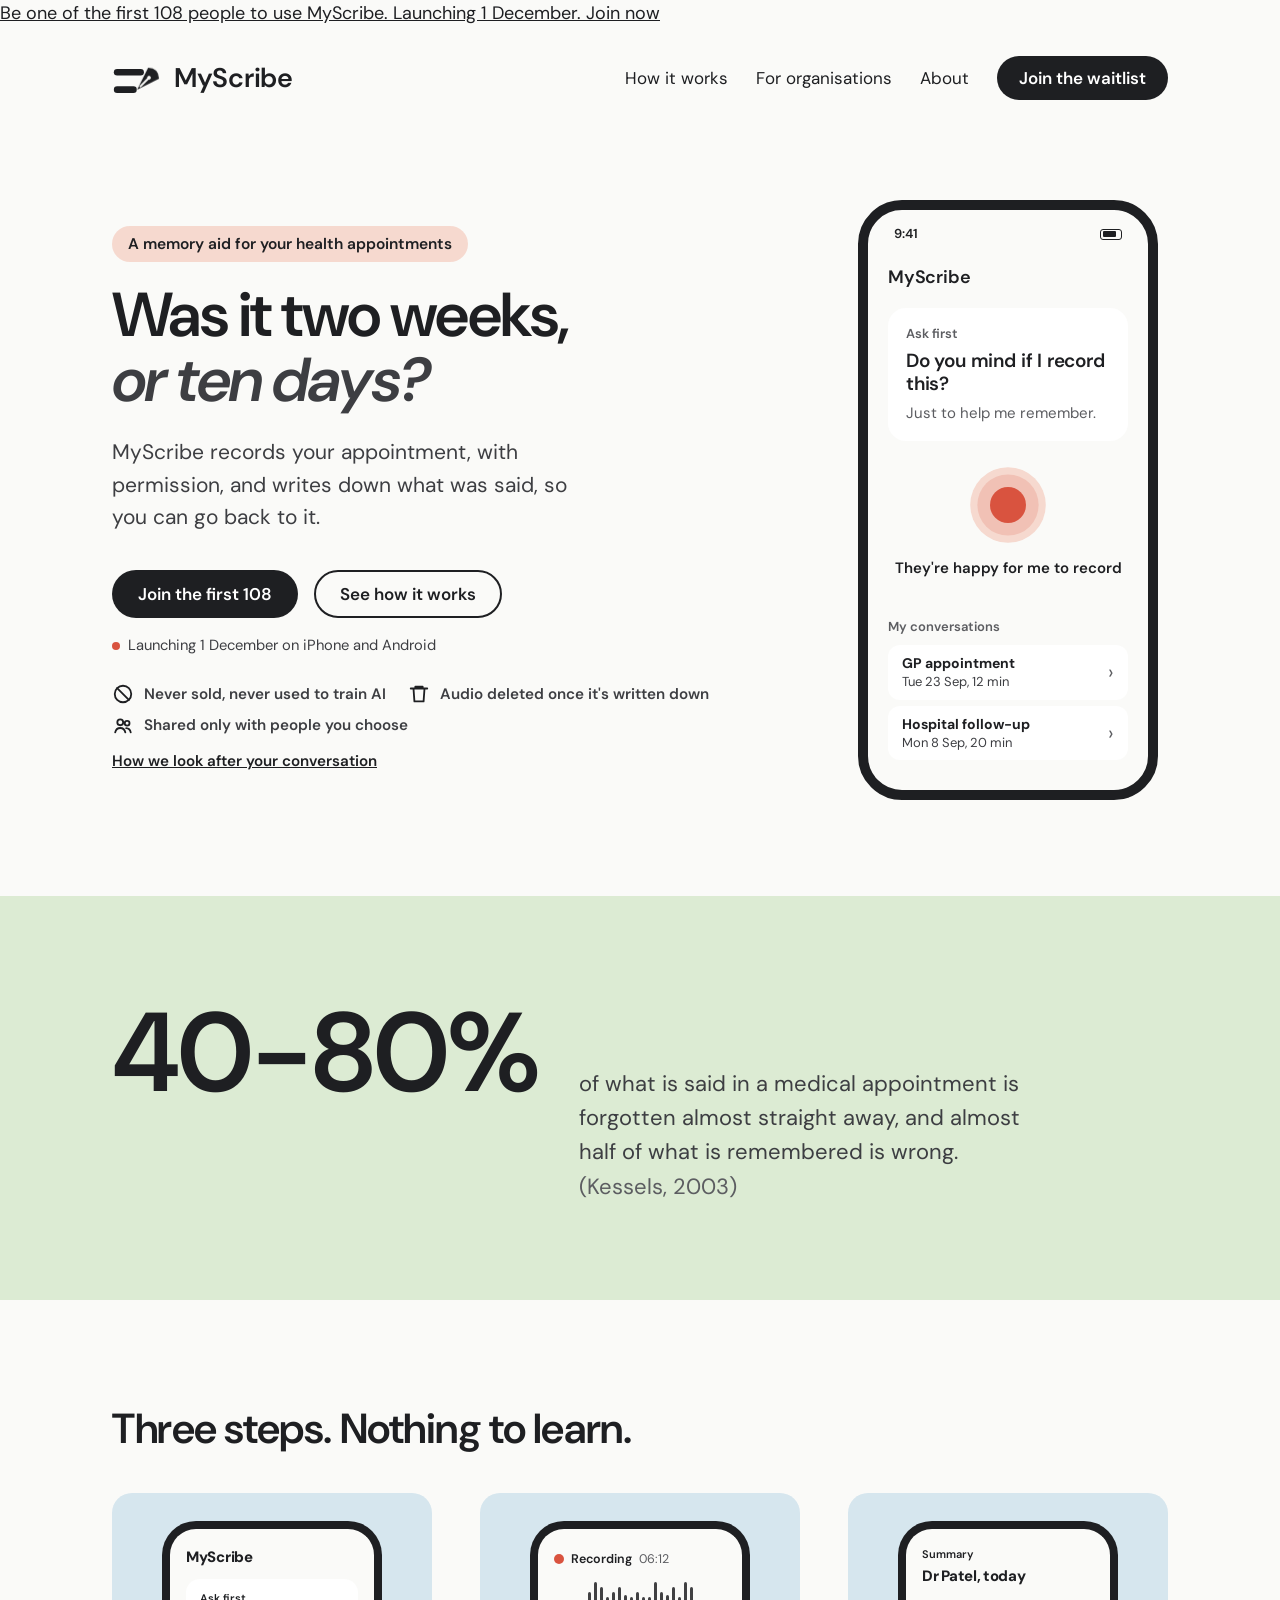
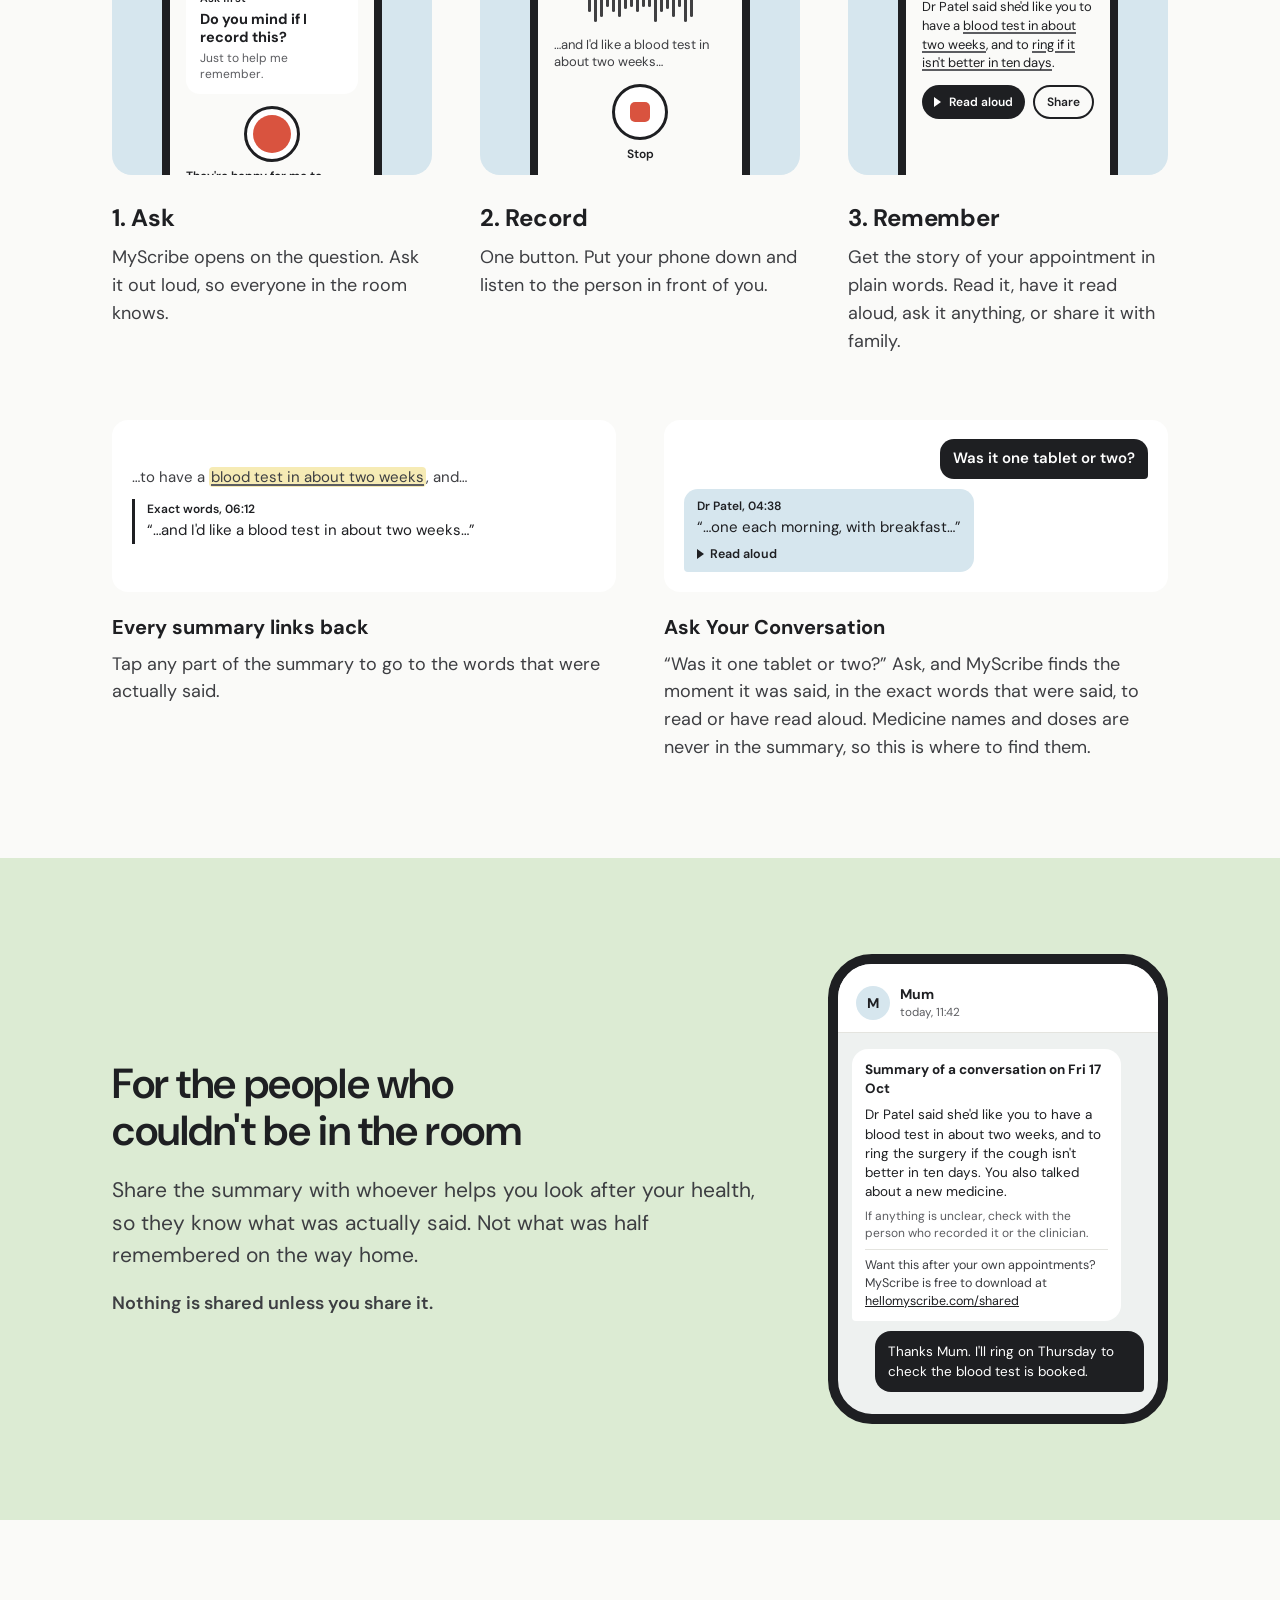
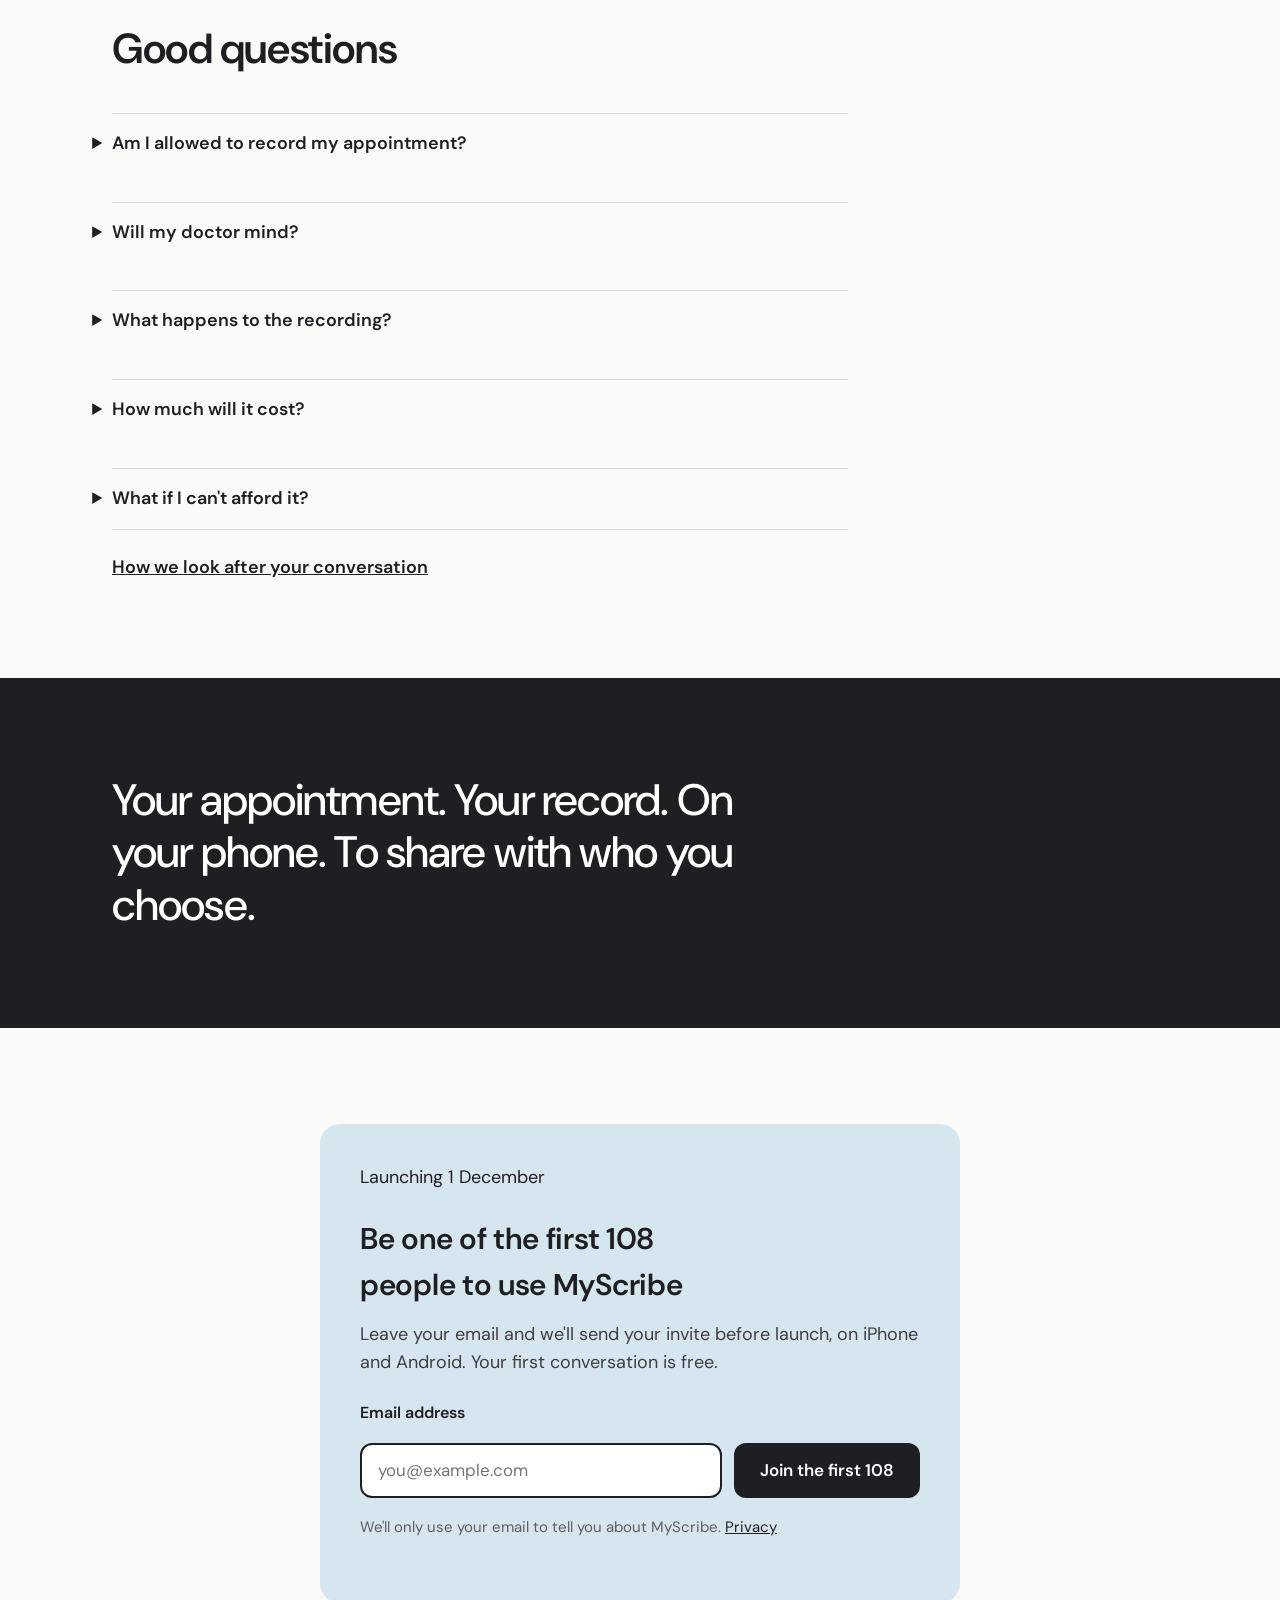
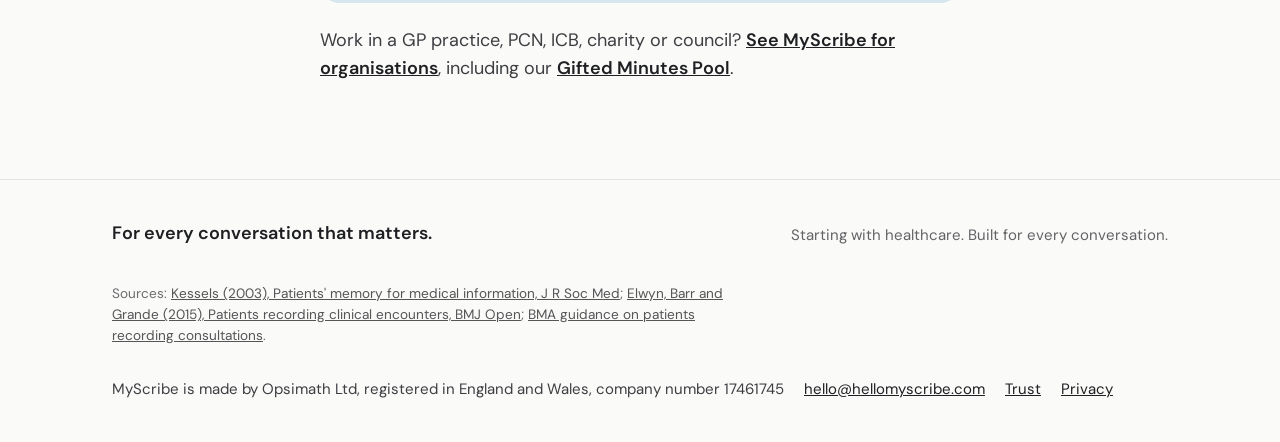
==== commit 6018121c: "Update index.html" ====
--- a/index.html
+++ b/index.html
@@ -140,6 +140,8 @@
 .waitlist h2 { text-wrap: balance; }
 .org-line { max-width: 640px; margin: 24px auto 0; color: var(--ink-soft); }
 .org-line a { font-weight: 600; }
+/* Eyebrow as a coral pill, so mobile gets colour above the fold */
+.hero .eyebrow { display: inline-block; background: var(--coral); color: var(--ink); border-radius: 999px; padding: 6px 16px; font-size: 15.5px; }
 </style>
 </head>
 <body>
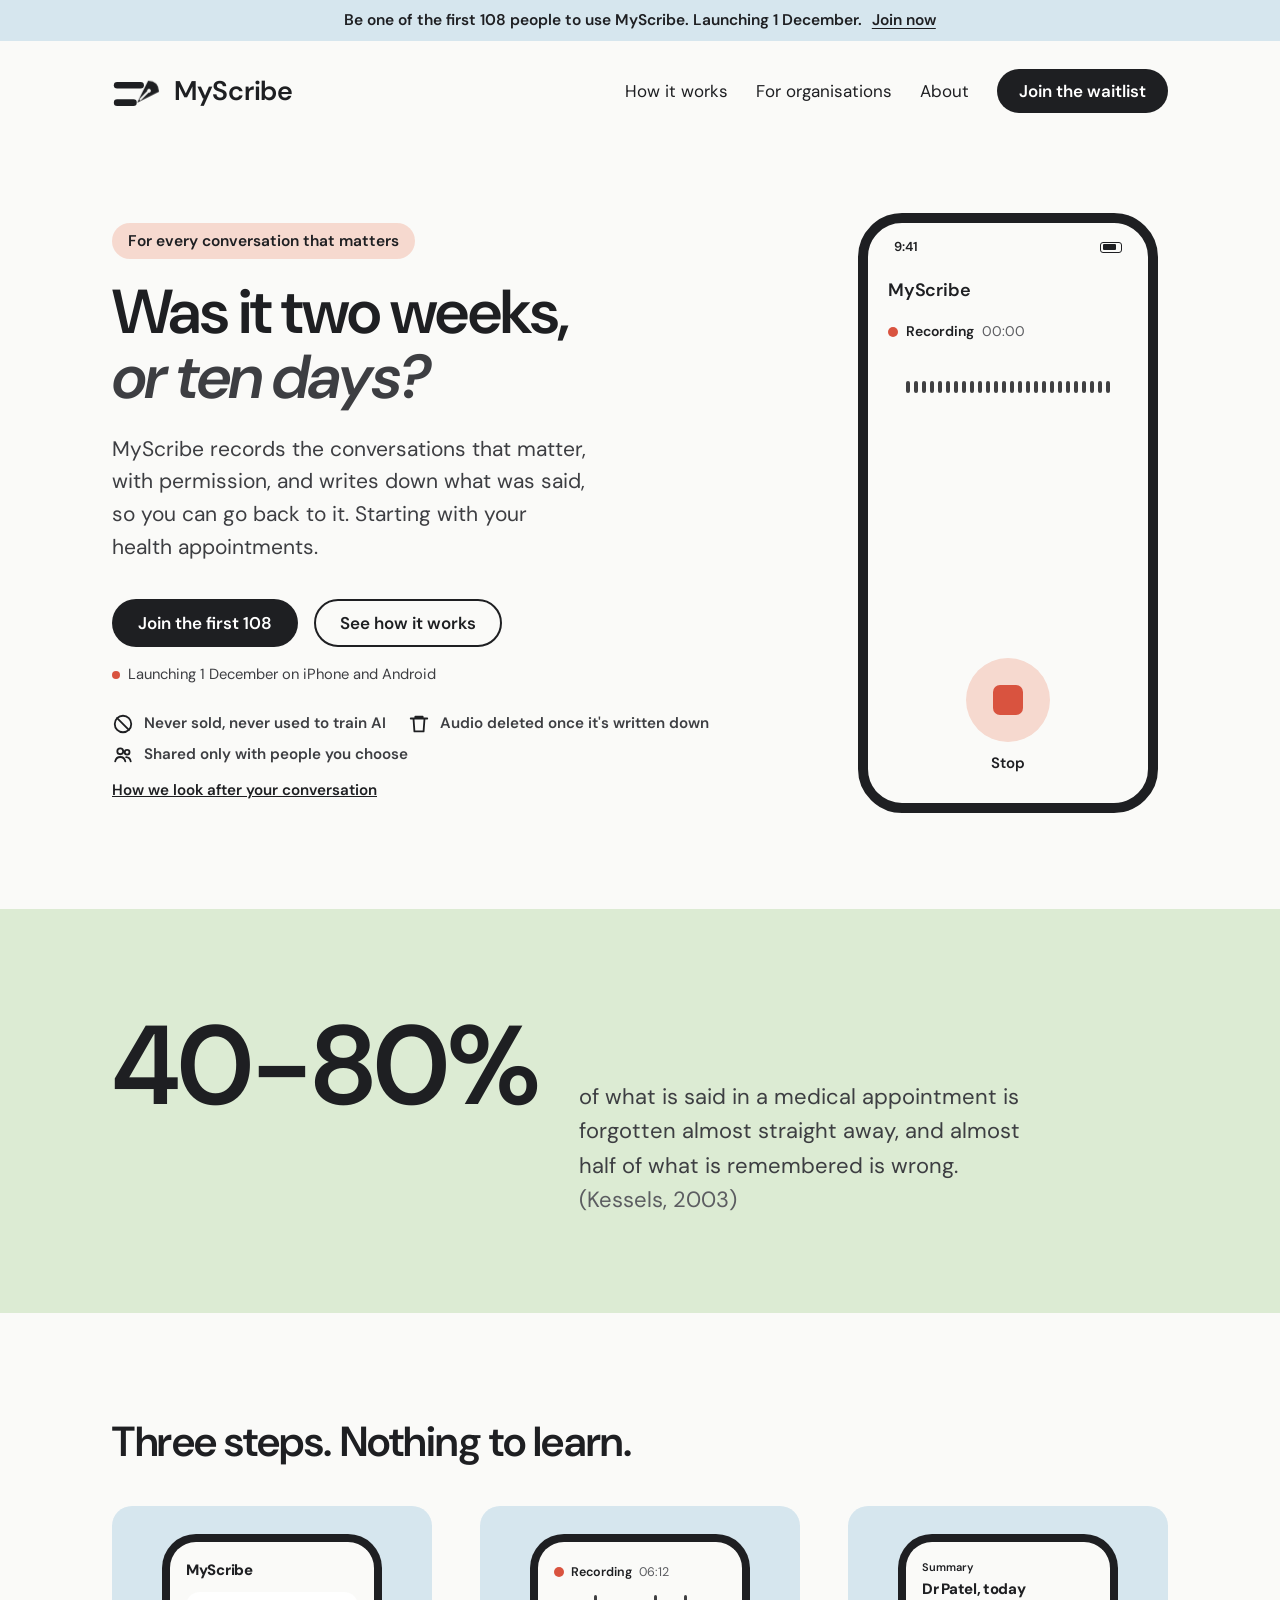
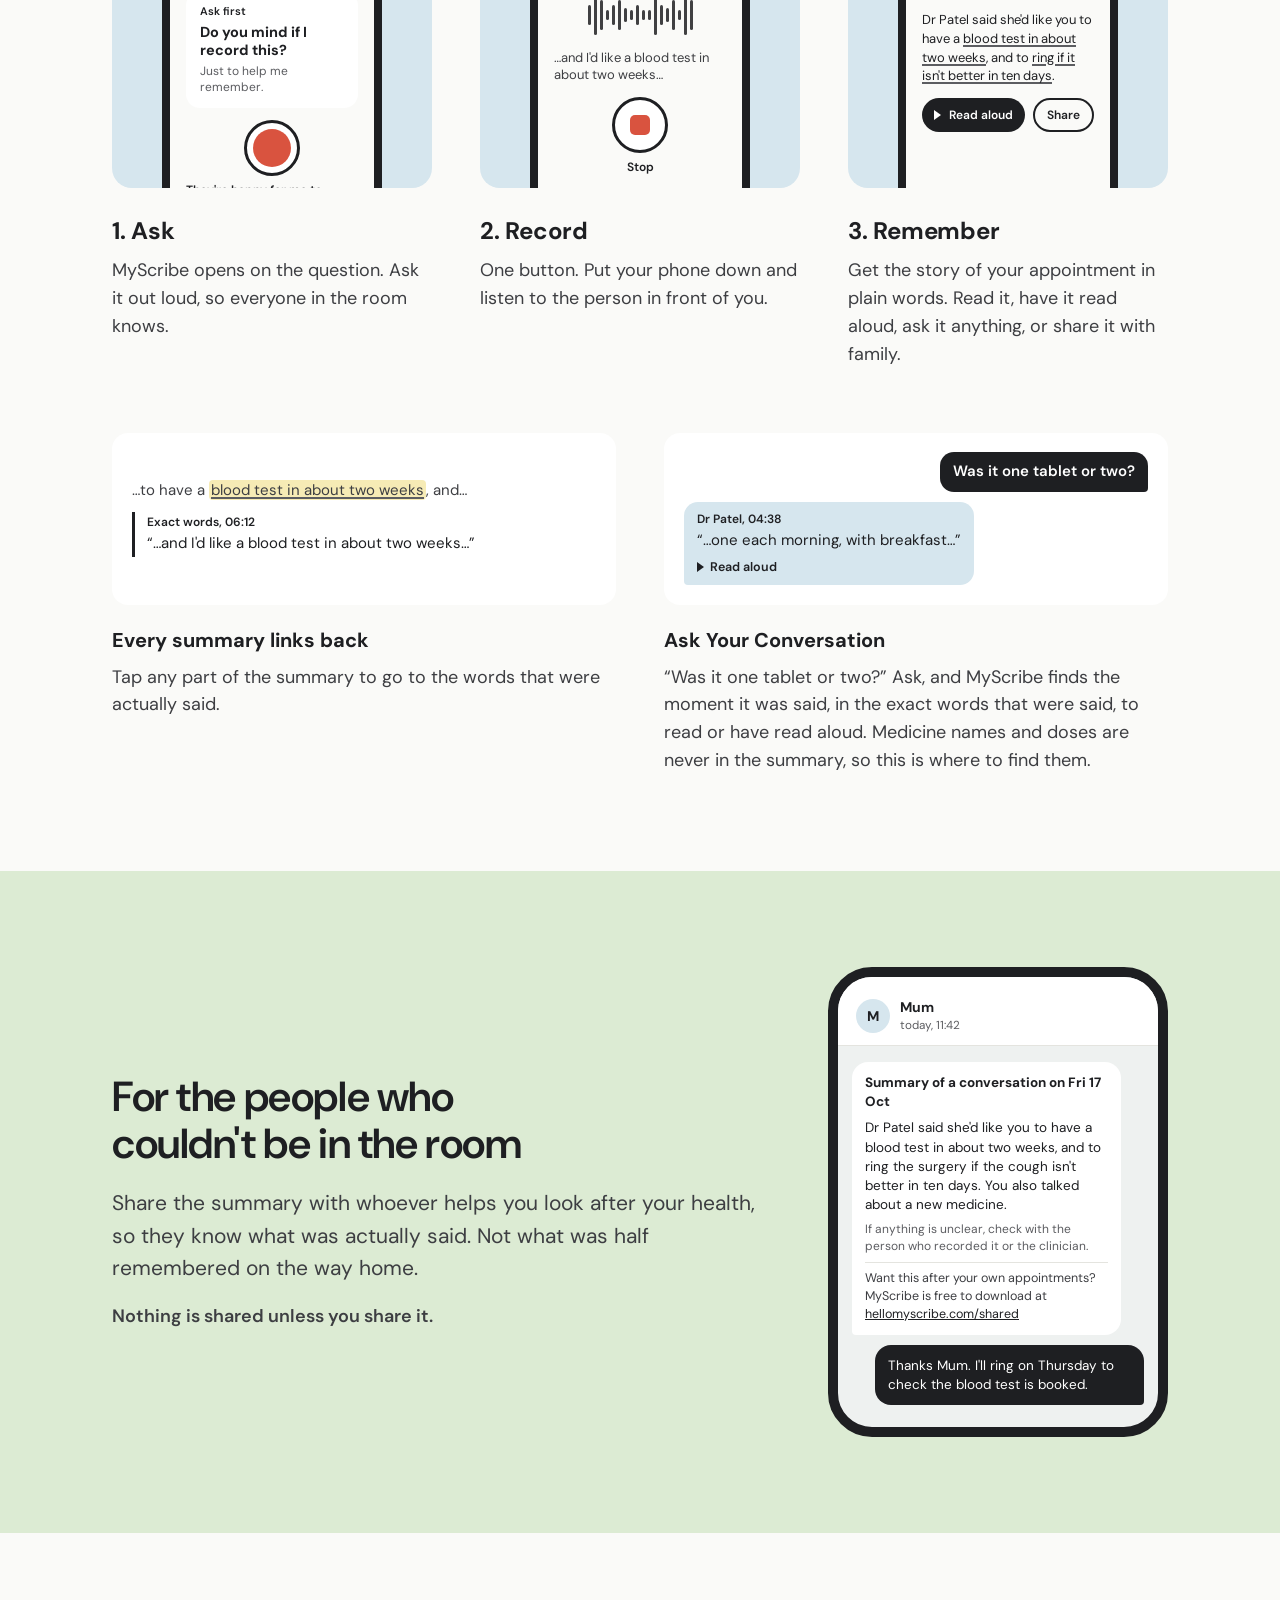
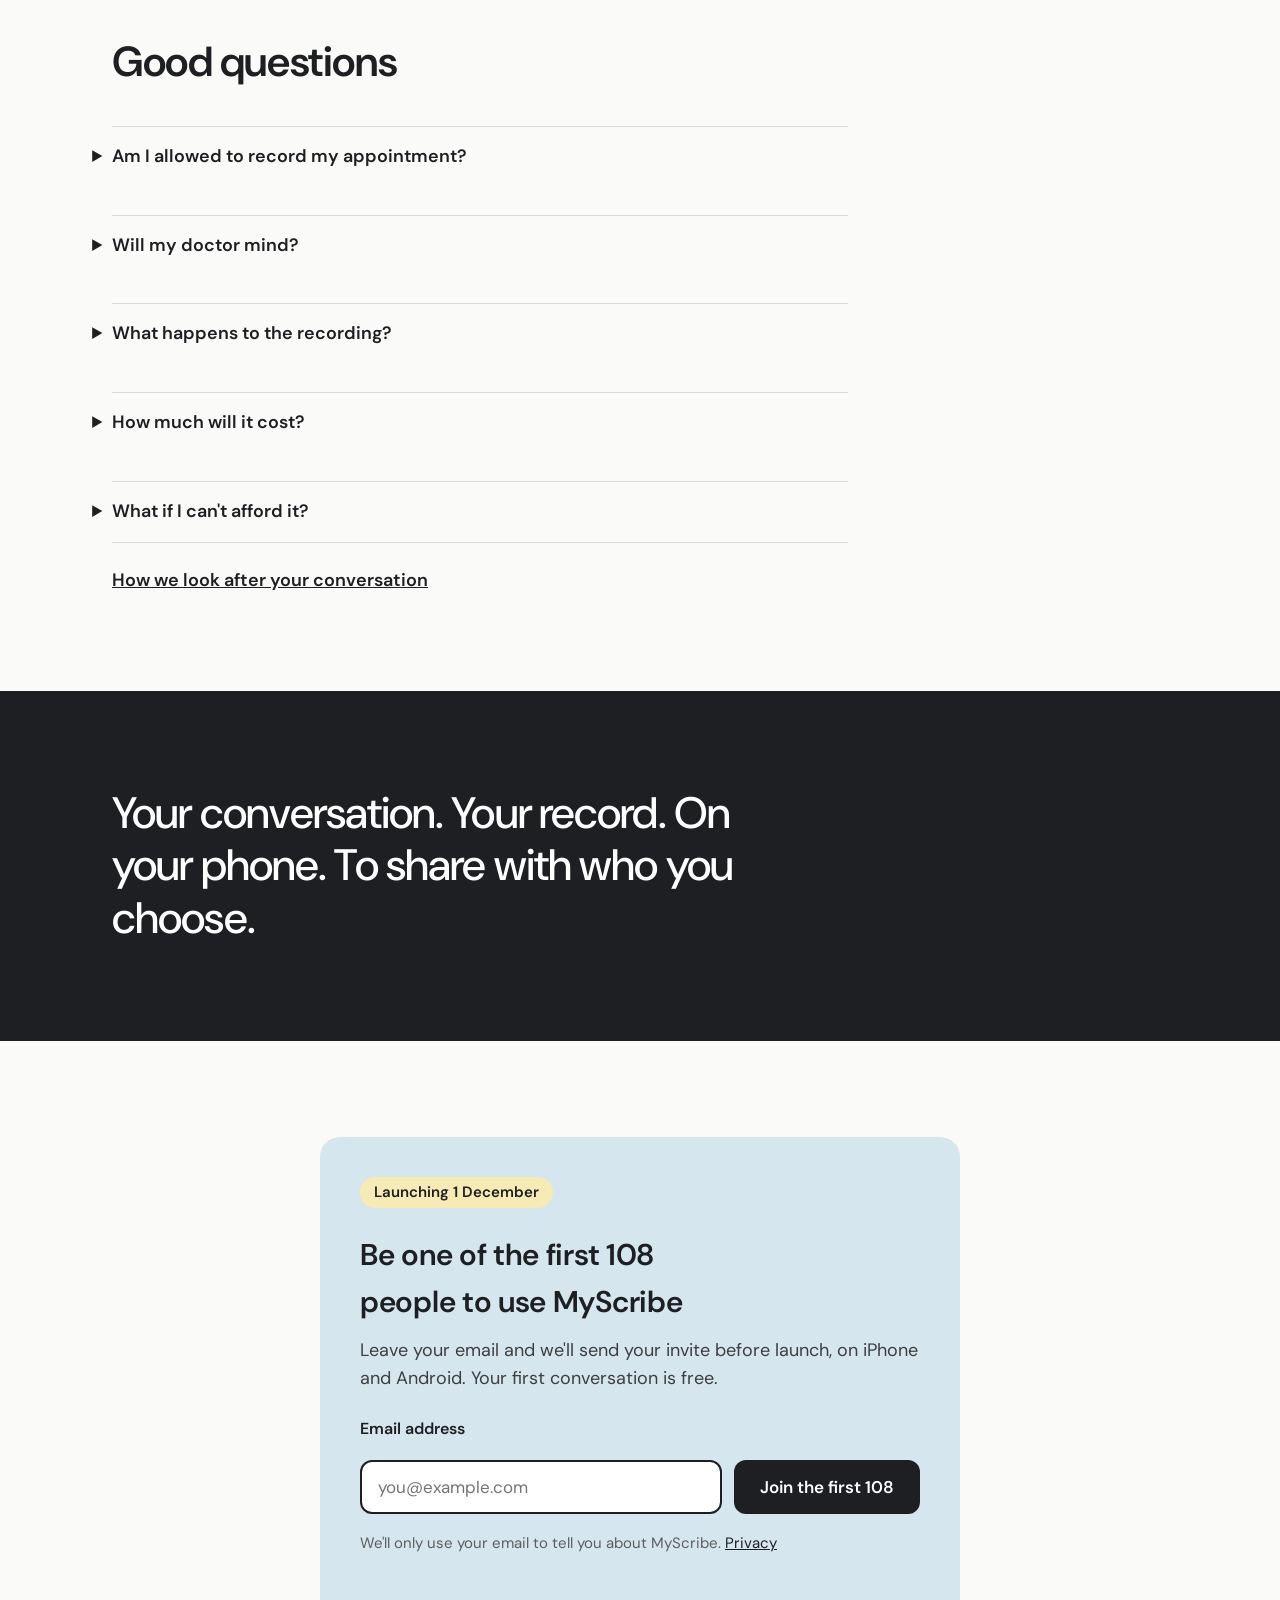
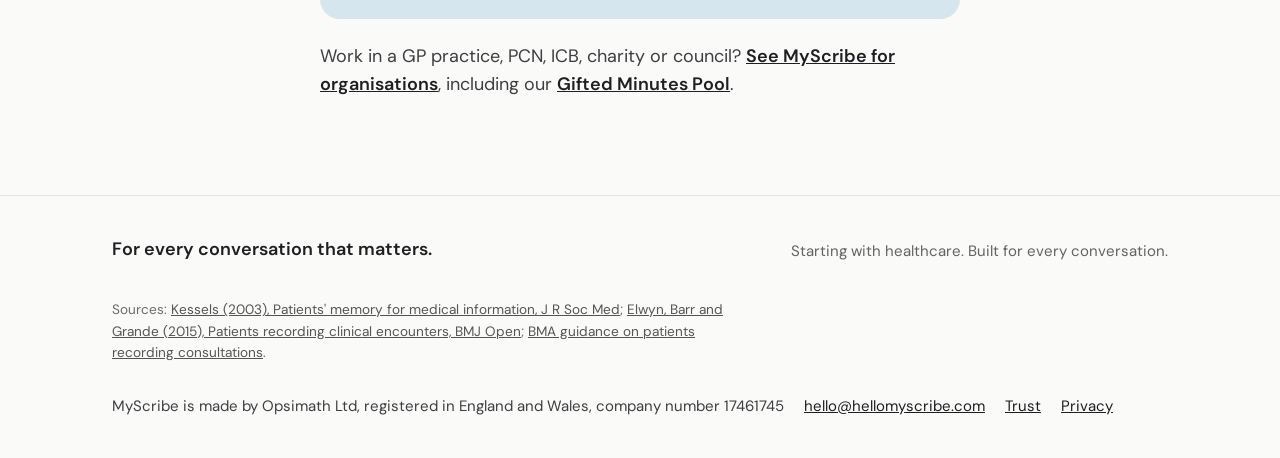
==== commit 33ba3b4e: "Update index.html" ====
--- a/index.html
+++ b/index.html
@@ -4,9 +4,9 @@
 <meta charset="utf-8">
 <meta name="viewport" content="width=device-width, initial-scale=1">
 <title>MyScribe | For every conversation that matters</title>
-<meta name="description" content="MyScribe records your appointment, with permission, and writes down what was said. A memory aid for your health appointments.">
+<meta name="description" content="MyScribe records the conversations that matter, with permission, and writes down what was said, so you can go back to it. Starting with your health appointments.">
 <meta property="og:title" content="MyScribe | For every conversation that matters">
-<meta property="og:description" content="MyScribe records your appointment on your phone, with permission, and writes the story of what happened in plain words. Ask it anything, and it takes you to the moment it was said.">
+<meta property="og:description" content="MyScribe records the conversations that matter on your phone, with permission, and writes the story of what happened in plain words. Ask it anything, and it takes you to the moment it was said.">
 <meta property="og:type" content="website">
 <meta name="theme-color" content="#1E1F22">
 <link rel="icon" href="/favicon.svg" type="image/svg+xml">
@@ -162,9 +162,9 @@
 <div class="wrap">
 <section class="hero">
 <div class="hero-text">
-<p class="eyebrow">A memory aid for your health appointments</p>
+<p class="eyebrow">For every conversation that matters</p>
 <h1 class="h1">Was it two weeks, <em>or ten days?</em></h1>
-<p class="lead">MyScribe records your appointment, with permission, and writes down what was said, so you can go back to it.</p>
+<p class="lead">MyScribe records the conversations that matter, with permission, and writes down what was said, so you can go back to it. Starting with your health appointments.</p>
 <div class="actions">
 <a class="btn btn-primary" href="#waitlist">Join the first 108</a>
 <a class="btn btn-outline" href="/how-it-works">See how it works</a>
@@ -326,7 +326,7 @@
 </section>
 
 <section class="section section-dark">
-<div class="wrap"><p class="statement">Your appointment. Your record. On your phone. To share with who you choose.</p></div>
+<div class="wrap"><p class="statement">Your conversation. Your record. On your phone. To share with who you choose.</p></div>
 </section>
 
 <section class="section" id="waitlist">
--- a/styles.css
+++ b/styles.css
@@ -215,3 +215,21 @@
 @keyframes lm-draw{to{stroke-dashoffset:0}}
 @keyframes lm-nib{from{opacity:0;transform:translate(3px,-3px) scale(.85)}to{opacity:1;transform:none}}
 .footer-next{margin:.25rem 0 1rem;opacity:.8}
+
+/* First 108 (22 Oct 2026): banner at the top of every page */
+.first108{background:var(--mist);text-align:center;padding:10px 20px;font-size:15.5px;line-height:1.35}
+.first108 a{color:var(--ink);text-decoration:none;font-weight:600}
+.first108 a span{text-decoration:underline;text-underline-offset:3px;white-space:nowrap;margin-left:.35rem}
+.first108 a:hover span{text-decoration-thickness:2px}
+
+/* Buttons on dark sections: white, so they don't vanish into the charcoal */
+.section-dark .btn-primary{background:#fff;color:var(--ink)}
+.section-dark .btn-primary:hover{background:var(--butter);color:var(--ink)}
+.section-dark a:not(.btn){color:#fff}
+
+/* Waitlist: the first 108 */
+.waitlist-count{display:inline-block;font-family:var(--display);font-weight:600;font-size:15px;background:var(--butter);color:var(--ink);border-radius:999px;padding:4px 14px;margin-bottom:16px}
+
+/* Share box (waitlist thank-you page) */
+.share-box{display:flex;gap:12px;flex-wrap:wrap;align-items:center;margin-top:8px}
+.share-link{font-weight:600;font-size:18px;background:#fff;border:2px solid var(--ink);border-radius:12px;padding:12px 16px;flex:1 1 240px}
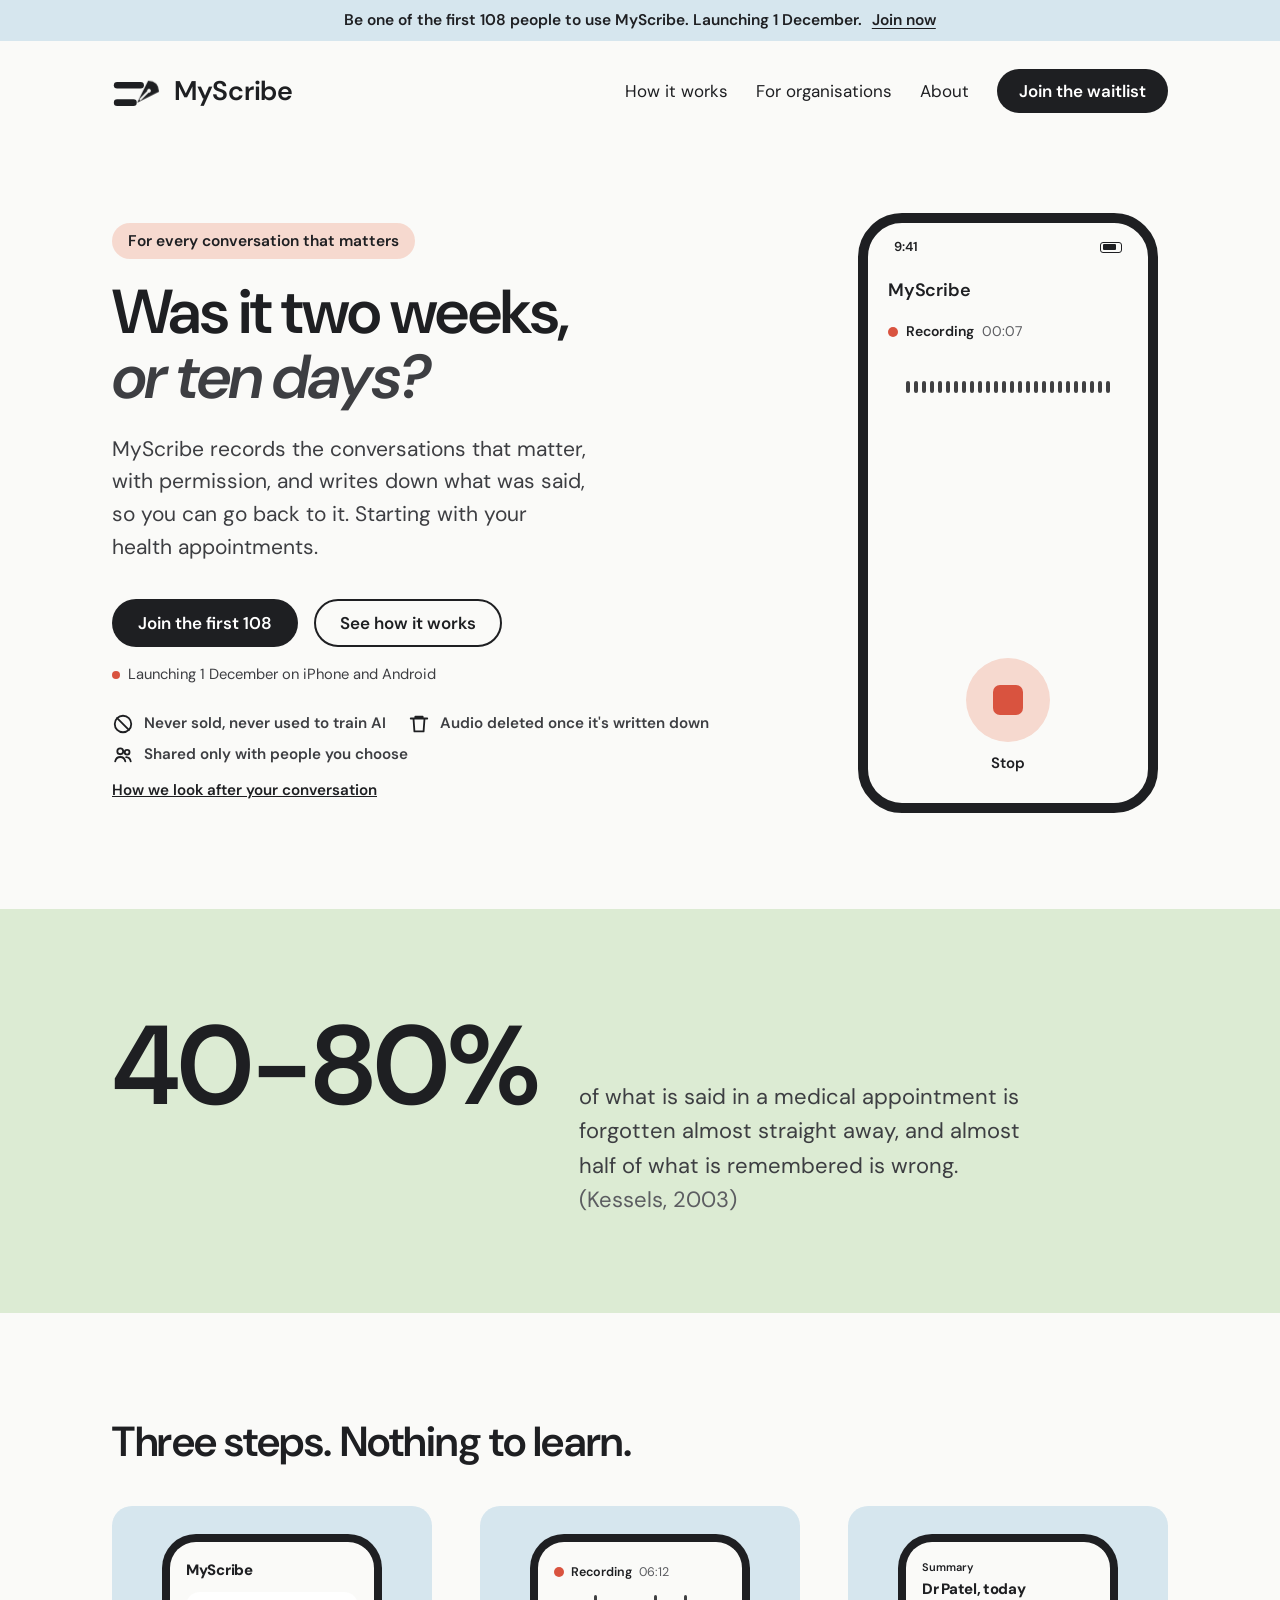
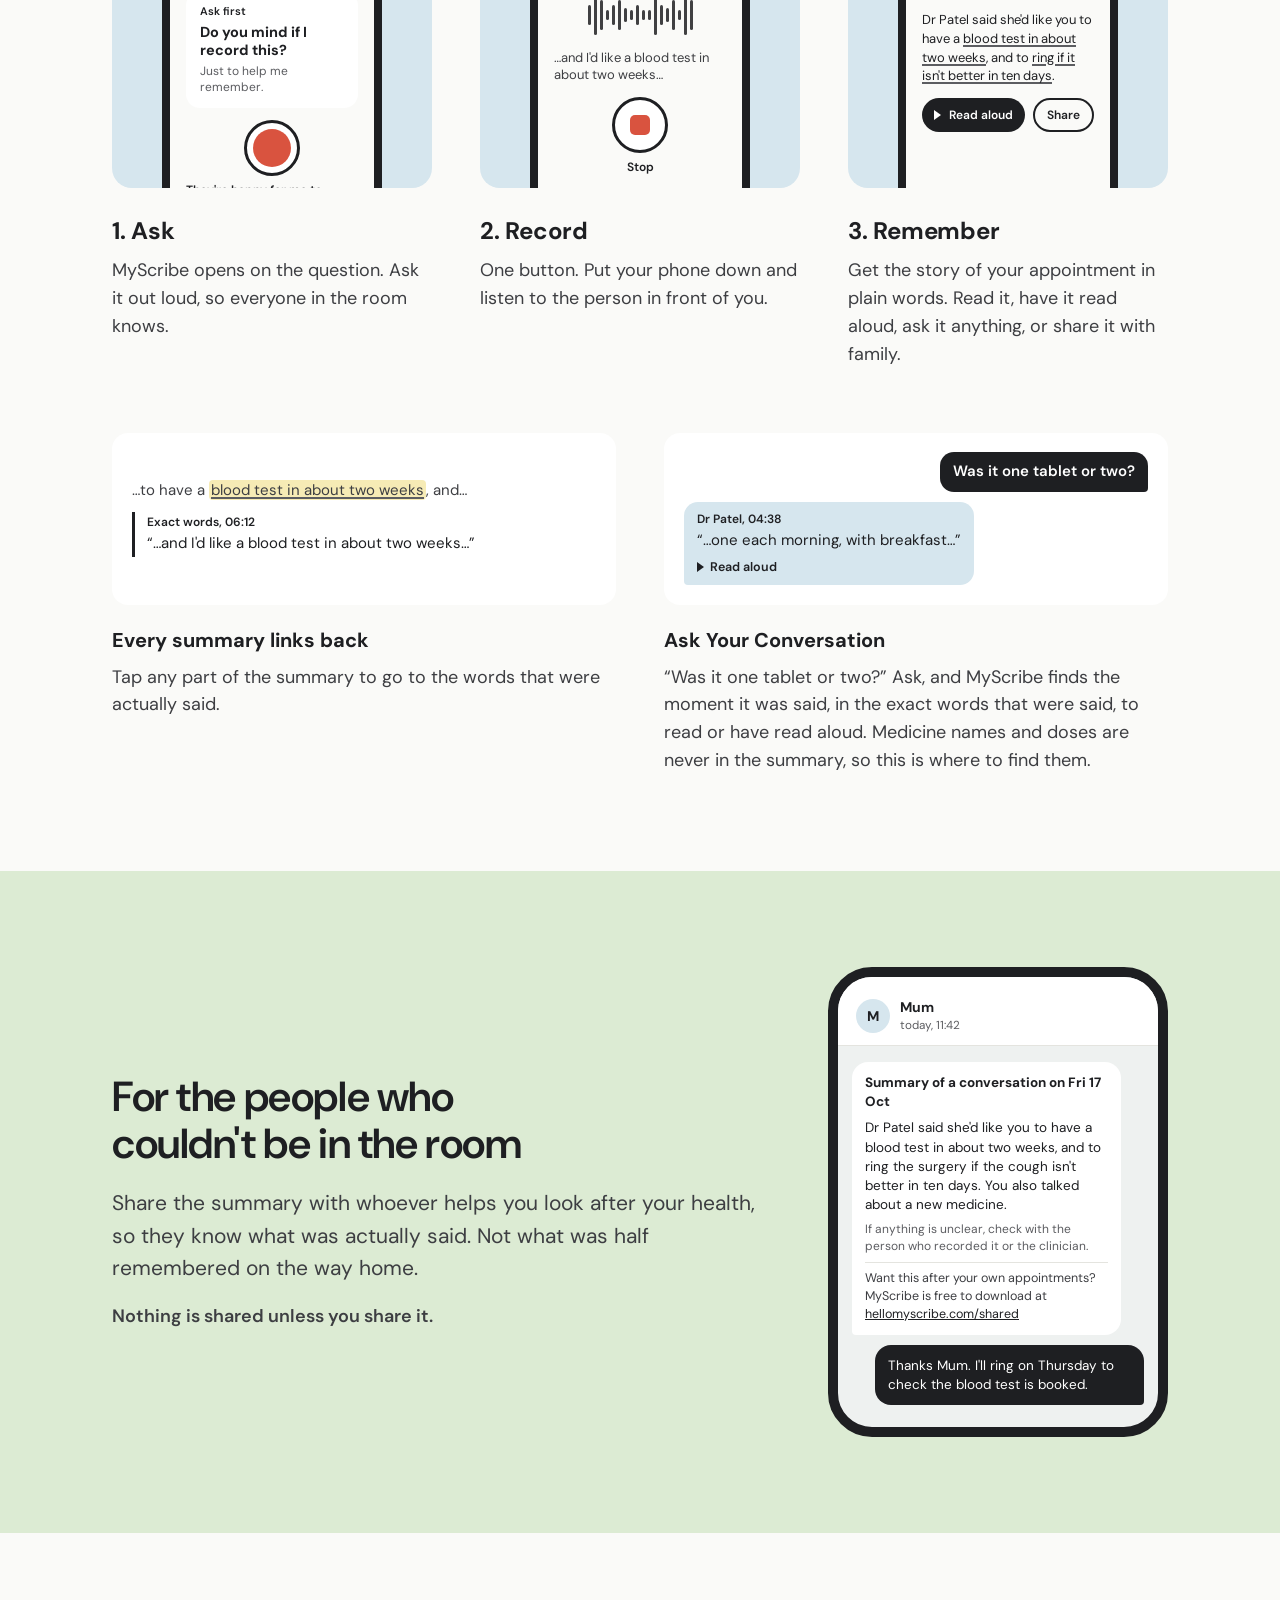
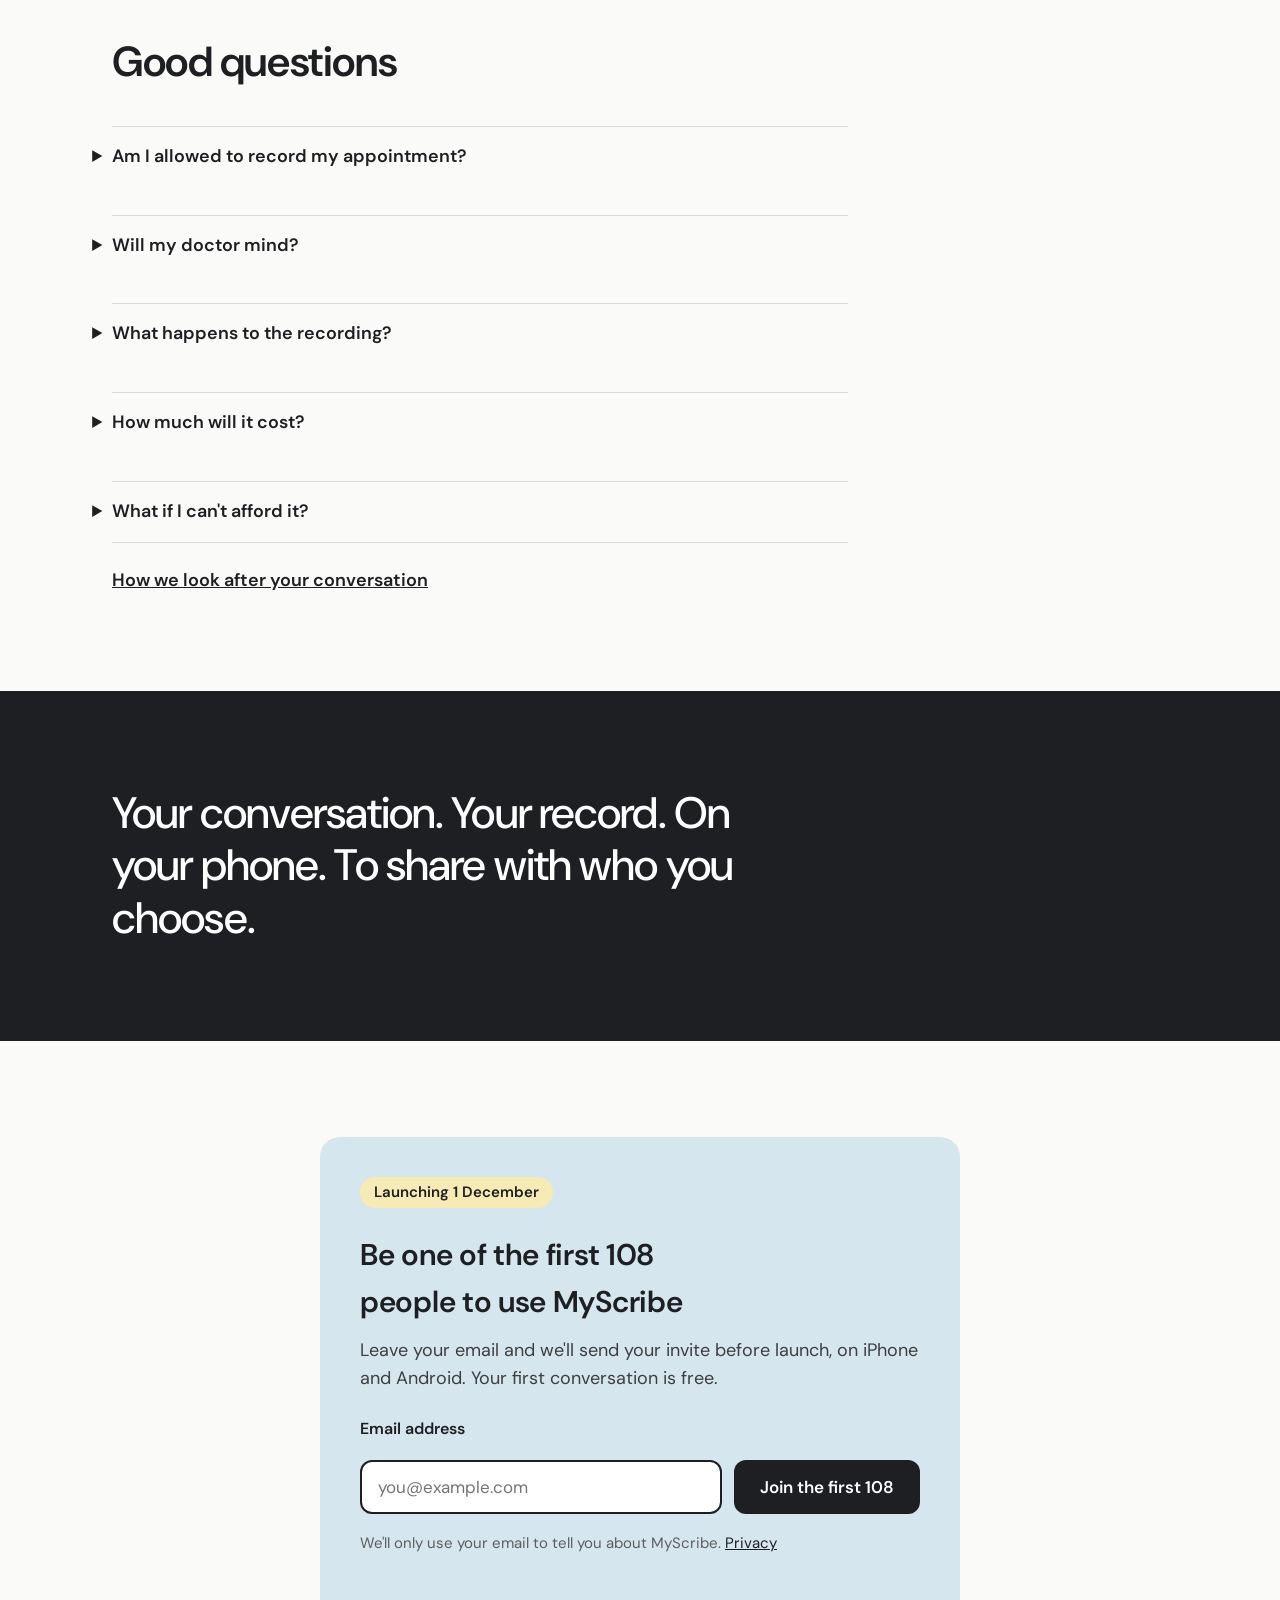
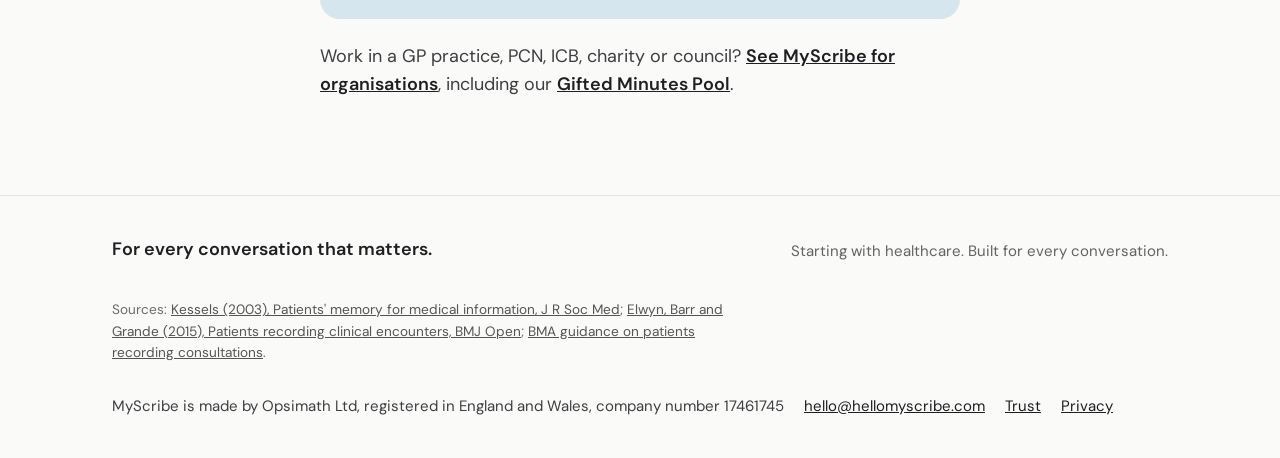
==== commit d98fa186: "Update index.html" ====
--- a/index.html
+++ b/index.html
@@ -314,11 +314,11 @@
 </details>
 <details>
 <summary>How much will it cost?</summary>
-<p class="soft">Pennies, not pounds. MyScribe is free to download and your first conversation is free. After that, you top up a little credit when you need it. No subscription, credit never runs out, and you'll never be asked to pay before or during a conversation. We'll share exact prices at launch.</p>
+<p class="soft">Pennies, not pounds. MyScribe is free to download and your first conversation is free. After that, you top up a little credit when you need it. No subscription, your credit stays in your account while you use MyScribe, and you'll never be asked to pay before or during a conversation. We'll share exact prices at launch.</p>
 </details>
 <details>
 <summary>What if I can't afford it?</summary>
-<p class="soft">No one should miss out on remembering their own conversation. Through our Gifted Minutes Pool, people and organisations fund minutes for those who need them, and nobody who funds them ever sees your conversations. <a href="/organisations#gifted-minutes">Find out more, or help fill the pool</a>.</p>
+<p class="soft">No one should miss out on remembering their own conversation. Our Gifted Minutes Pool, opening soon after launch, lets people and organisations fund minutes for those who need them. Using it will take one tap: no forms, no proof, no questions. And nobody who funds it ever sees your conversations. <a href="/organisations#gifted-minutes">Find out more, or help fill the pool</a>.</p>
 </details>
 </div>
 <a class="more-link" href="/trust">How we look after your conversation</a>
